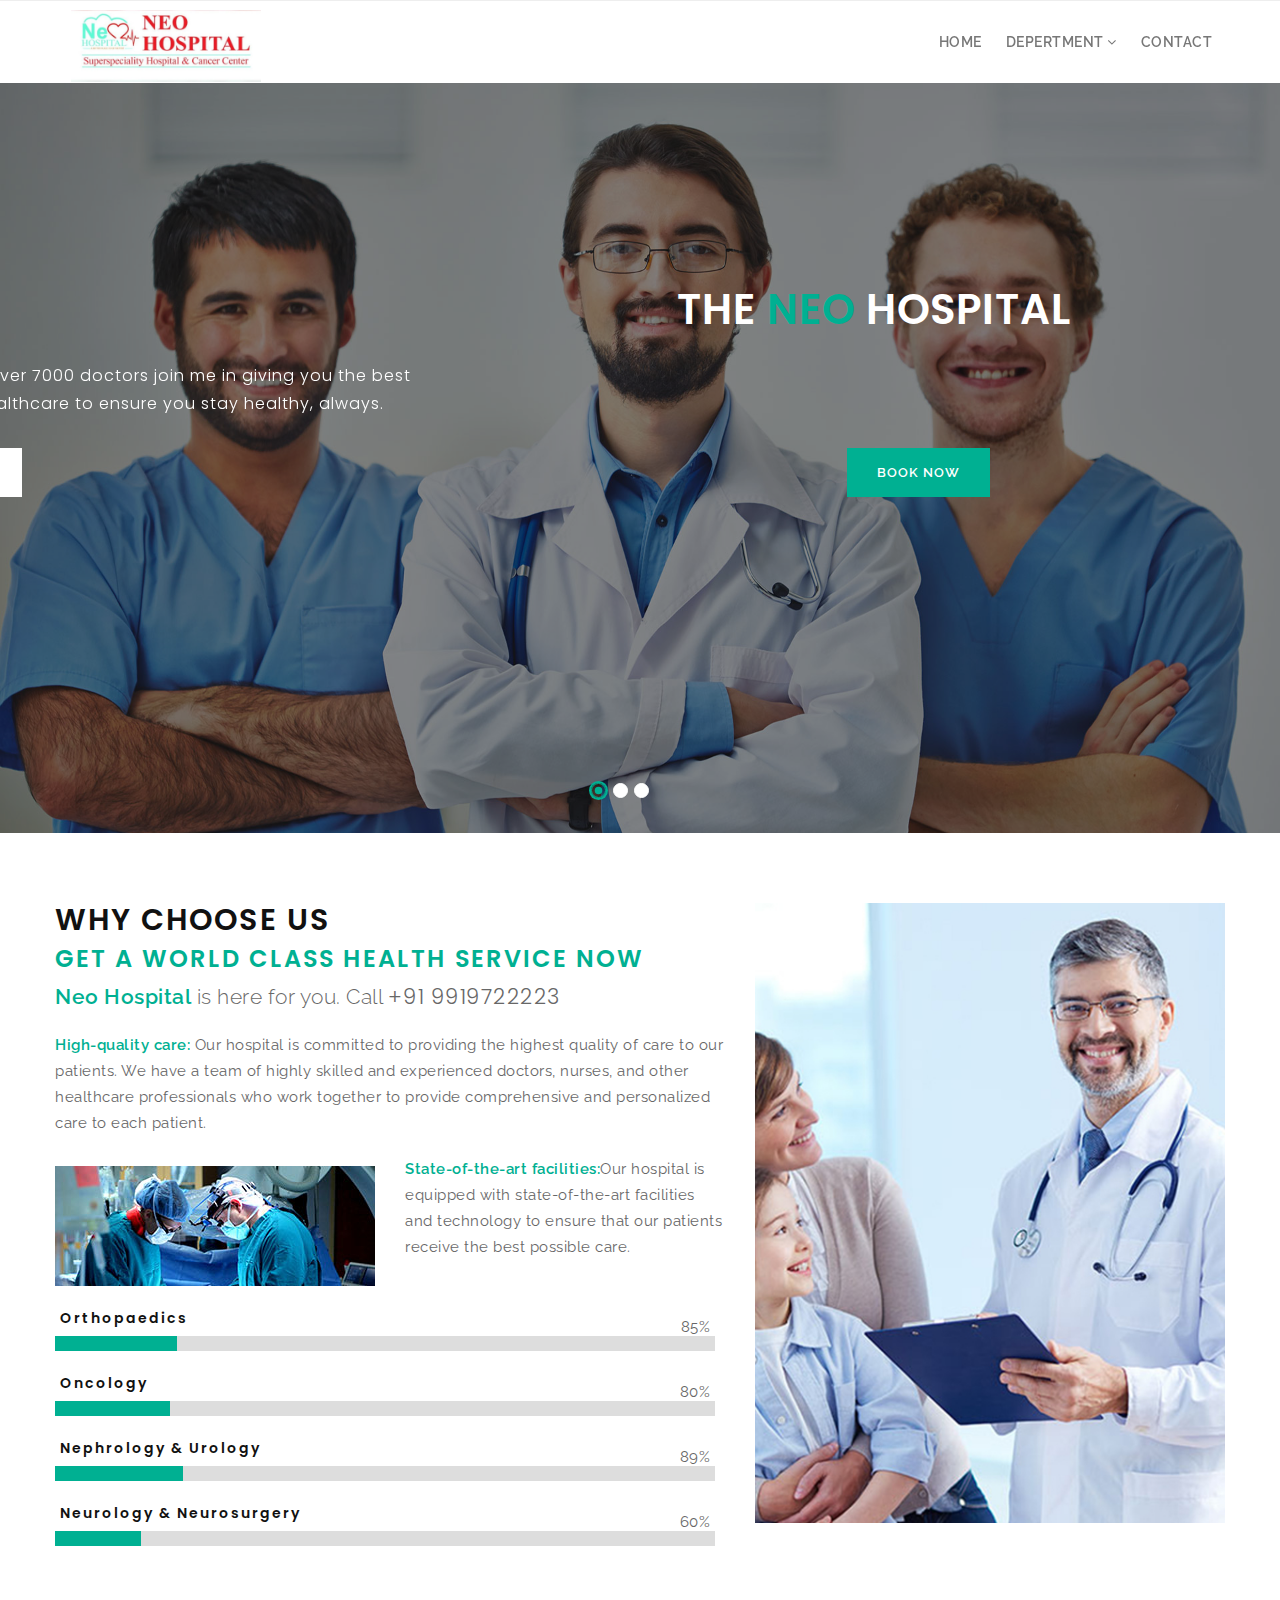
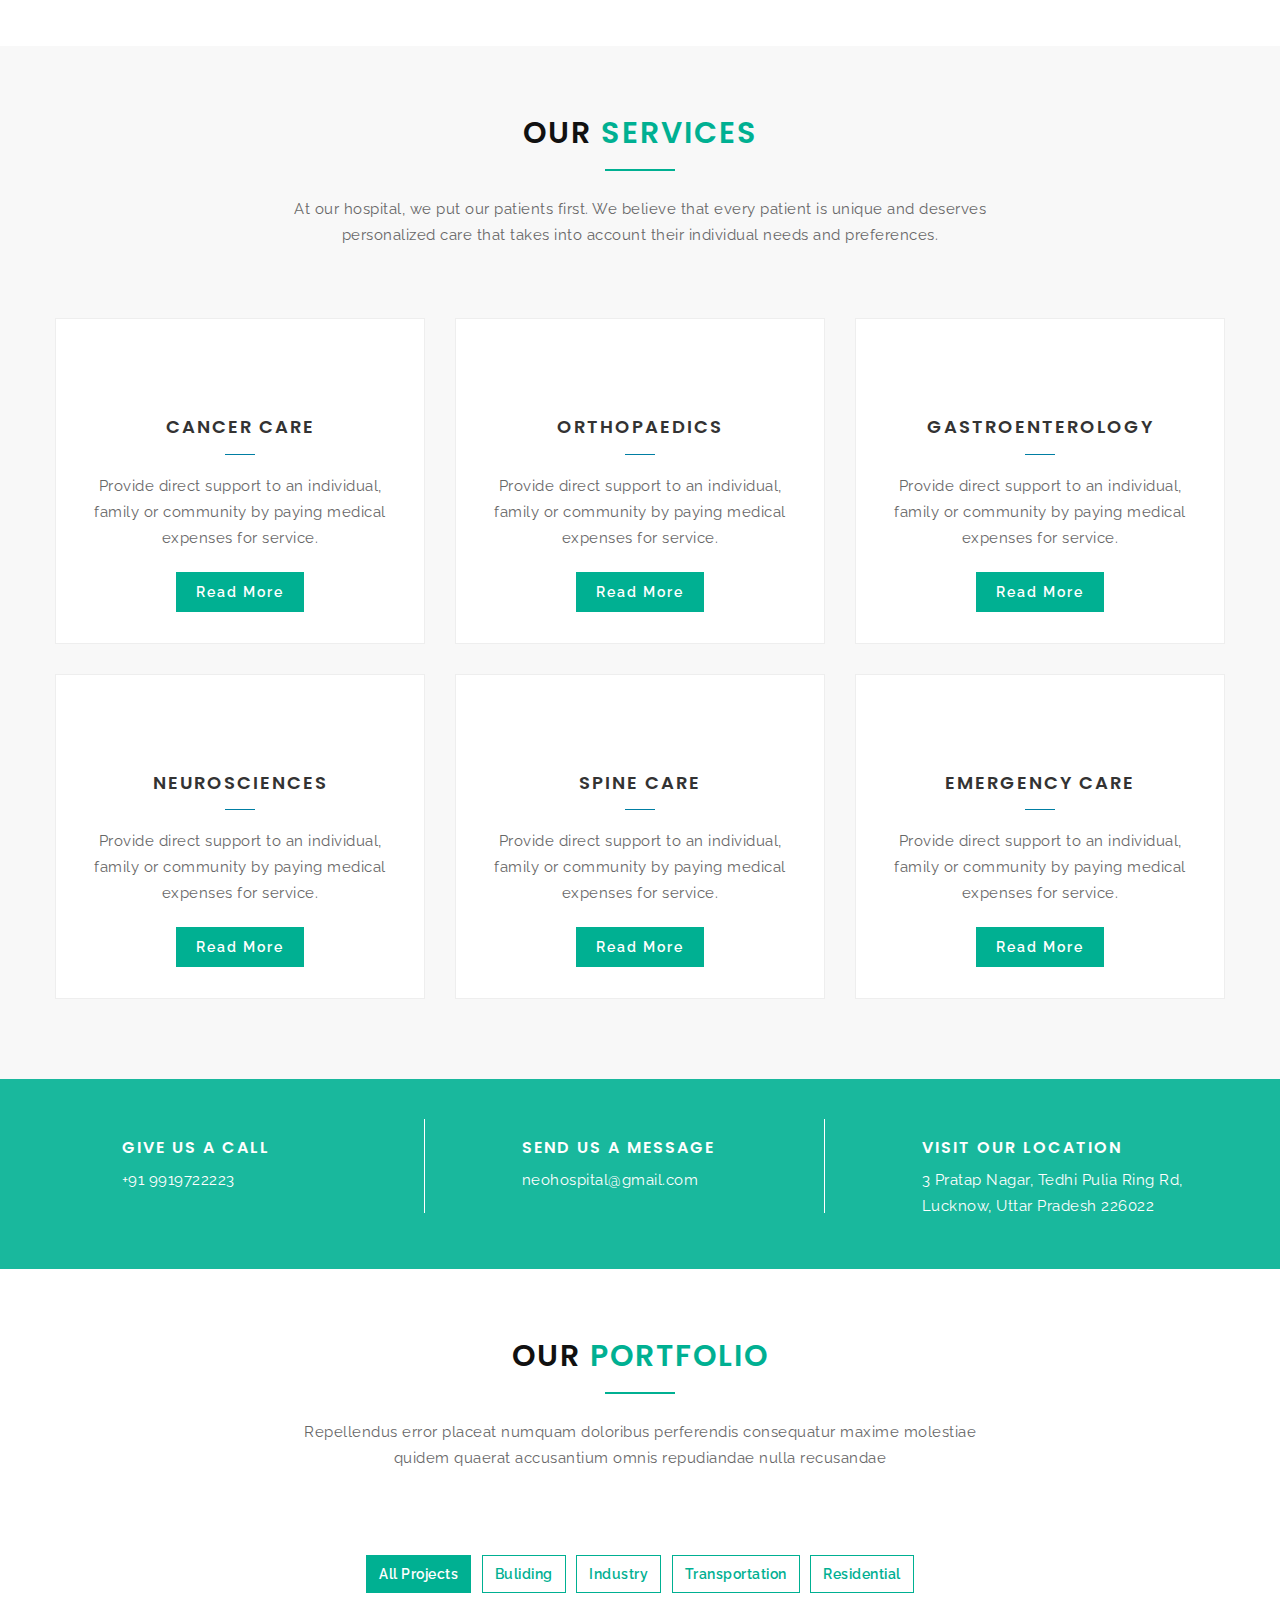
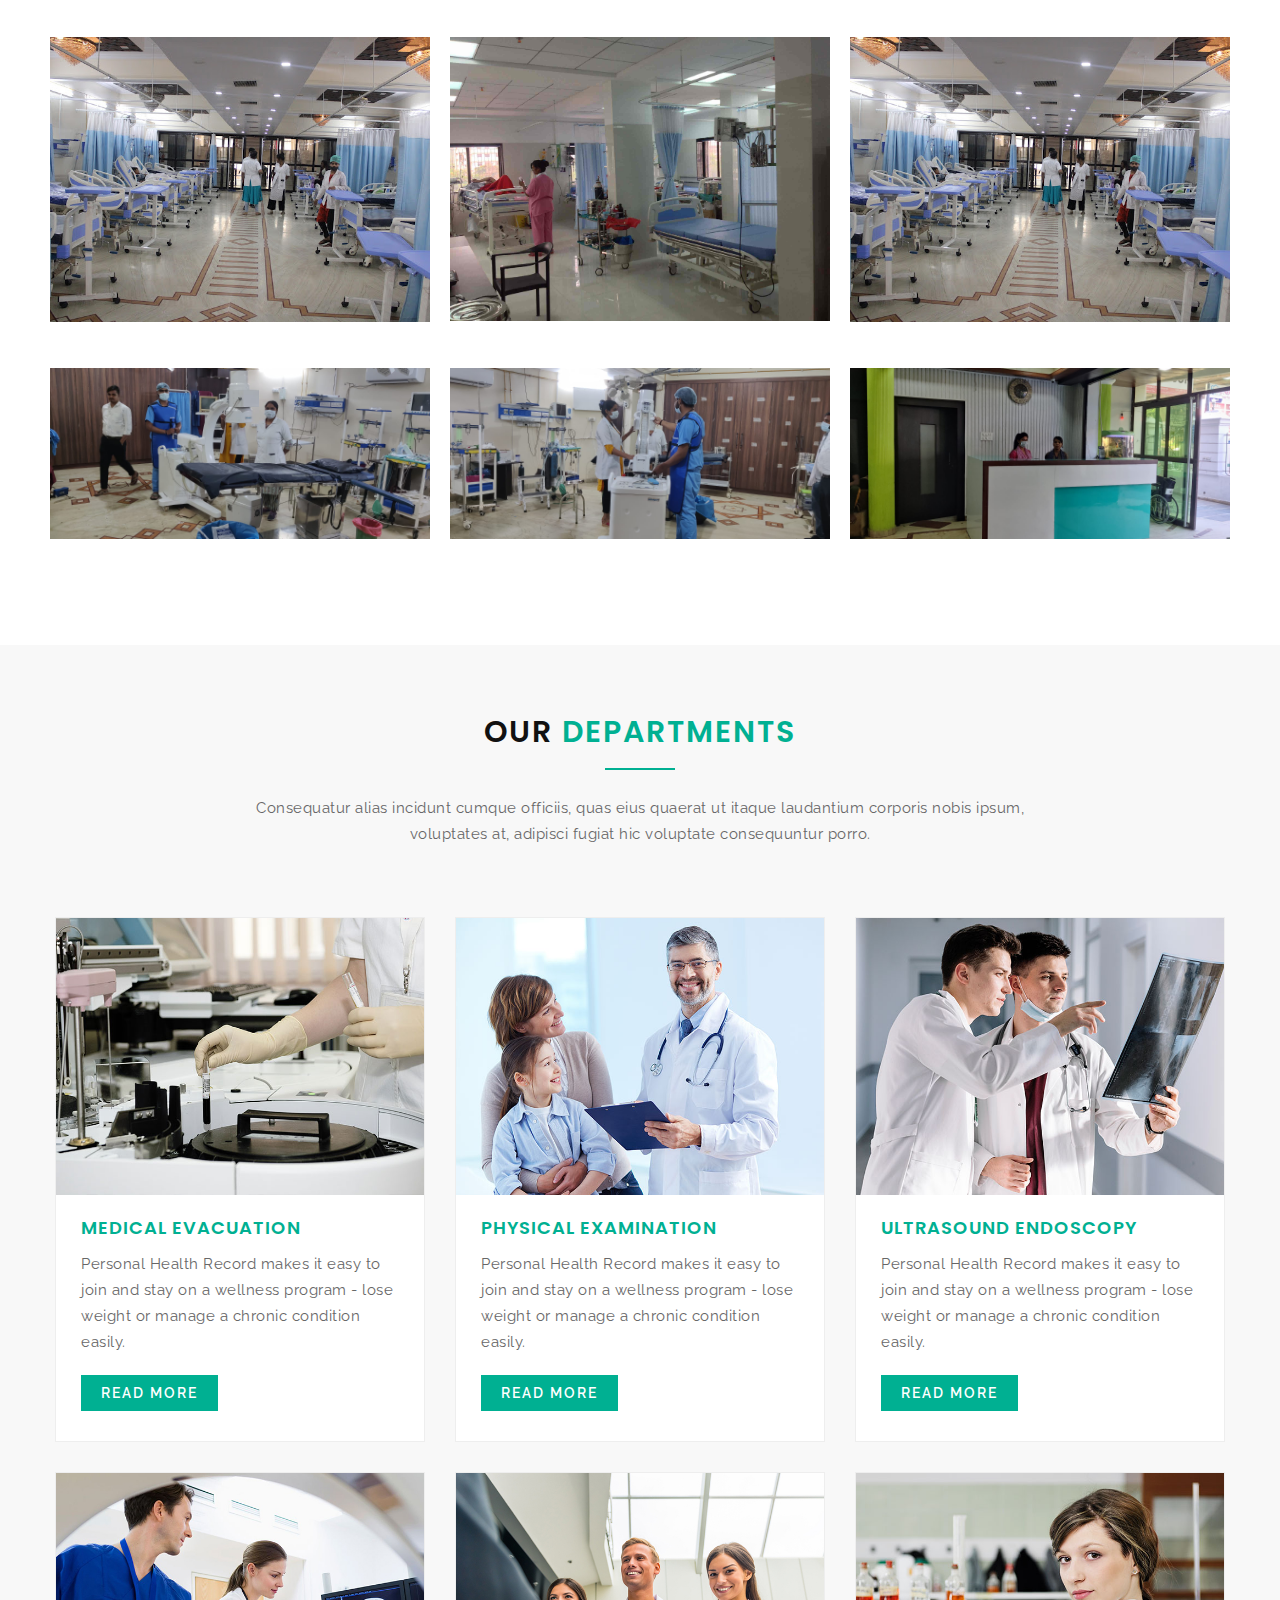
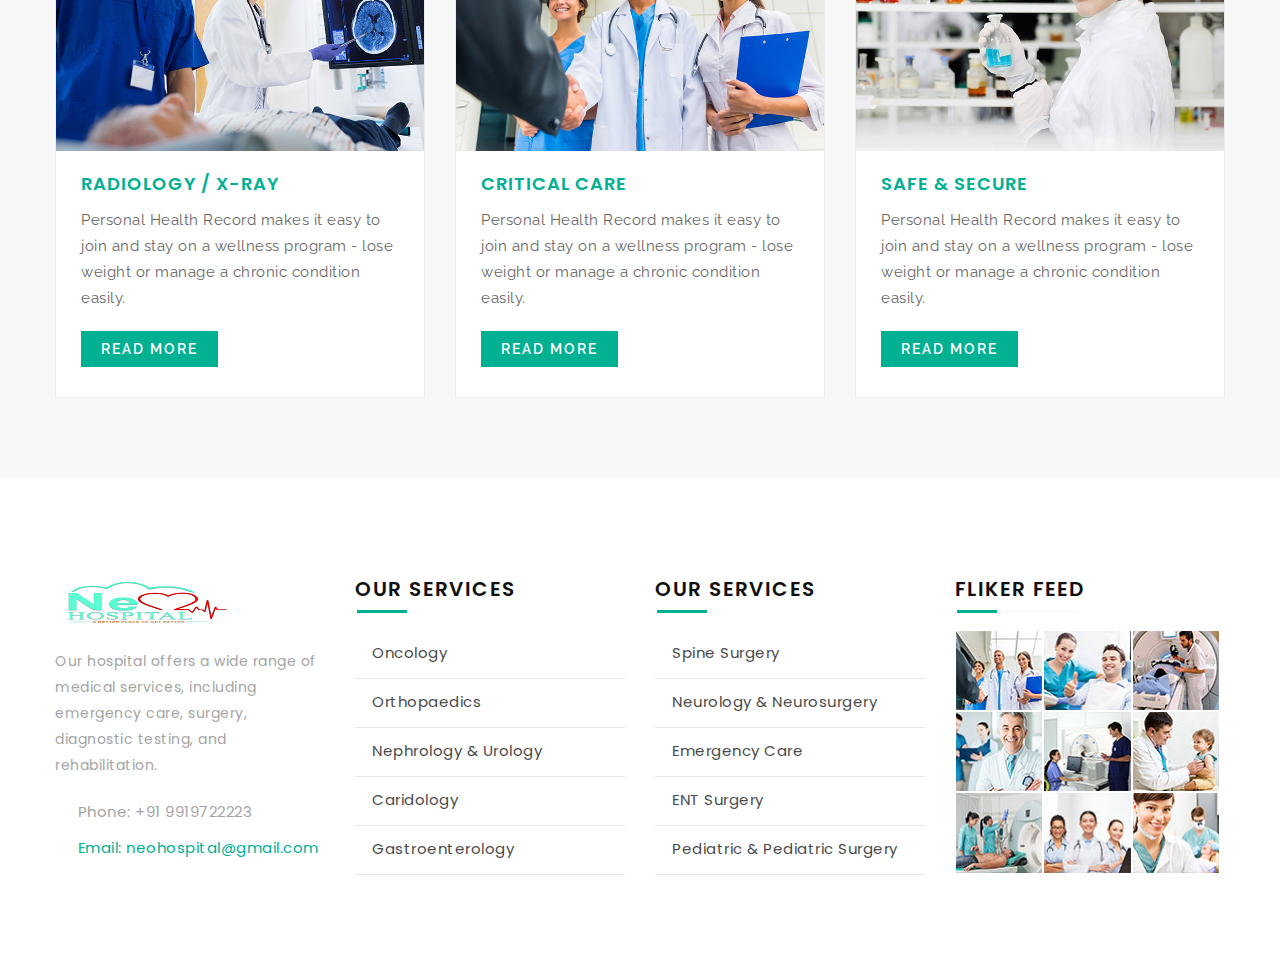
==== index.html @ d814742a "first deploy" ====
<!DOCTYPE html>
<html lang="en">

<head>

    <meta charset="utf-8">
    <meta http-equiv="X-UA-Compatible" content="IE=edge">
    <meta name="viewport" content="width=device-width, initial-scale=1">
    <meta name="description" content="">
    <meta name="author" content="">

    <title>Neo Hospital || Lucknow</title>

    <!-- Bootstrap Core CSS -->
    <link rel="stylesheet" href="css/bootstrap.min.css">
    <link rel="stylesheet" href="https://maxcdn.bootstrapcdn.com/font-awesome/4.4.0/css/font-awesome.min.css">

    <!-- Custom CSS -->
    <link rel="stylesheet" type="text/css" href="css/style.css">

    <!-- Responsive stylesheet  -->
    <link rel="stylesheet" type="text/css" href="css/responsive.css">

    <!-- Favicon -->
    <link href="img/favicon.png" rel="shortcut icon" type="image/png">

    <!-- HTML5 Shim and Respond.js IE8 support of HTML5 elements and media queries -->
    <!-- WARNING: Respond.js doesn't work if you view the page via file:// -->
    <!--[if lt IE 9]>
        <script src="https://oss.maxcdn.com/libs/html5shiv/3.7.0/html5shiv.js"></script>
        <script src="https://oss.maxcdn.com/libs/respond.js/1.4.2/respond.min.js"></script>
    <![endif]-->

</head>
 
<body>

    <div class="preloader"></div>

    <!-- Header navbar start -->
    <!-- <div class="header-topbar style-2">
        <div class="container padding-none">
            <div class="row">
                <div class="col-md-8 col-sm-6 welcome-top">
                    <ul class="list-inline top-icon">
                        <li><i class="fa fa-envelope"></i> contact@youdomain.com</li>
                        <li><i class="fa fa-clock-o"></i> Mon - Sat 8.00 - 18.00</li>
                    </ul>
                </div>
                <div class="col-md-4 col-sm-6">
                    <ul class="list-inline text-right icon-style-1">
                        <li class=" hvr-rectangle-out"><a href="#"><i class="fa fa-twitter" aria-hidden="true"></i></a></li>
                        <li class=" hvr-rectangle-out"><a href="#"><i class="fa fa-instagram" aria-hidden="true"></i></a></li>
                        <li class=" hvr-rectangle-out"><a href="#"><i class="fa fa-linkedin" aria-hidden="true"></i></a></li>
                        <li class=" hvr-rectangle-out"><a href="#"><i class="fa fa-dribbble" aria-hidden="true"></i></a></li>
                        <li class=" hvr-rectangle-out"><a href="#"><i class="fa fa-google-plus" aria-hidden="true"></i></a></li>
                    </ul>
                </div>
            </div>
        </div>
    </div> -->

    <div class="main-navbar conner-style style-2 position-fixed">
        <div class="container padding-none">
            <div class="row">
                <div class="col-md-12">
                    <nav class="navbar navbar-default">
                        <div class="navbar-header">
                            <button type="button" class="navbar-toggle collapsed" data-toggle="collapse" data-target="#bs-example-navbar-collapse-1" aria-expanded="false">
                                <span class="sr-only">Toggle navigation</span>
                                <span class="icon-bar"></span>
                                <span class="icon-bar"></span>
                                <span class="icon-bar"></span>
                            </button>
                            <a class="navbar-brand dis-none" href="index.html"><img src="img/neo/ne24.jpg"  style="height: 72px !important;
                                width: 119%;" alt="">
                                </a>
                            <a class="navbar-brand dis-block" href="index.html"><img src="img/neo/ne24.jpg"  style="height: 72px !important;
                                width: 119%;"  alt="">
                                </a>
                        </div>
                        <div class="collapse navbar-collapse" id="bs-example-navbar-collapse-1" data-hover="dropdown" data-animations-delay="1.8s" data-animations="fadeInUp">
                            
                            <ul class="nav navbar-nav bg-none navbar-right style-3">
                                <li class="dropdown active">
                                    <a href="index.html" class="dropdown-toggle"  role="button" aria-haspopup="true" aria-expanded="false"><span data-hover="Home">Home </span> </a>
                        
                                </li>
                                <li class="dropdown">
                                    <a href="#" class="dropdown-toggle" data-toggle="dropdown" role="button" aria-haspopup="true" aria-expanded="false"><span data-hover="Depertment">Depertment <i class="fa fa-angle-down" aria-hidden="true"></i></span></a>
                                    <ul class="dropdown-menu">
                                        <li><a >Oncology</a></li>
                                        <li><a >Orthopaedics</a></li>
                                        <li><a >Nephrology & Urology</a></li>
                                        <li><a >Gastroenterology</a></li>
                                        <li><a >Spine Surgery</a></li>
                                        <li><a >Neurology & Neurosurgery</a></li>
                                        <li><a >Emergency Care</a></li>
                                        <li><a >ENT Surgery</a></li>
                                        <li><a >Pediatric & Pediatric Surgery</a></li>
                                    </ul>
                                </li>
                               
                                <li class="dropdown">
                                    <a href="contact.html" class="dropdown-toggle"  role="button" aria-haspopup="true" aria-expanded="false"><span data-hover="Contact">Contact </span></a>
                                   
                                </li>
                            
                            </ul>
                        </div>
                    </nav>
                </div>
            </div>
        </div>
    </div>
    <!-- Header navbar end -->

    <!-- Start  bootstrap-touch-slider Slider -->
    <div id="bootstrap-touch-slider" class="carousel bs-slider fade  control-round indicators-line" data-ride="carousel" data-pause="hover" data-interval="5000" >

        <!-- Indicators -->
        <ol class="carousel-indicators">
            <li data-target="#bootstrap-touch-slider" data-slide-to="0" class="active"></li>
            <li data-target="#bootstrap-touch-slider" data-slide-to="1"></li>
            <li data-target="#bootstrap-touch-slider" data-slide-to="2"></li>
        </ol>

        <!-- Wrapper For Slides -->
        <div class="carousel-inner" role="listbox">
            <!-- Third Slide -->
            <div class="item active">
                <!-- Slide Background -->
                <img src="img/bg/3.jpg" alt="Slider Images"  class="slide-image"/>
                <div class="bs-slider-overlay"></div>

                <div class="slide-text slide_style_left">
                    <h1 data-animation="animated fadeInRight">The <span class="color-defult"> Neo </span>Hospital</h1>
                    <p data-animation="animated fadeInLeft">Our team of over 7000 doctors join me in giving you the best <br> of modern healthcare to ensure you stay healthy, always.</p>
                    <a href="#" target="_blank" class="btn btn-default" data-animation="animated fadeInLeft">Read more</a>
                    <a href="#" target="_blank"  class="btn btn-primary" data-animation="animated fadeInRight">Book Now</a>
                </div>
            </div>
            <!-- End of Slide -->

            <!-- Second Slide -->
            <div class="item">            
                <!-- Slide Background -->
                <img src="img/bg/2.jpg" alt="Slider Images" class="slide-image"/>
                <div class="bs-slider-overlay"></div>
                <!-- Slide Text Layer -->
                <div class="slide-text slide_style_center">
                    <h1 data-animation="animated bounceInDown"> Treat<span class="color-defult"> heart</span> disease.</h1>
                    <p data-animation="animated lightSpeedIn">consectetur adipisicing elit. Eligendi vel ipsam deleniti dignissimos <br> corporis consequatur possimus eaque voluptates.</p>
                    <a href="#" target="_blank" class="btn btn-default" data-animation="animated fadeInUp">Read More</a>
                    <a href="#" target="_blank"  class="btn btn-primary" data-animation="animated fadeInDown">Donate Now</a>
                </div>
            </div>
            <!-- End of Slide -->
            
            <!-- Third Slide -->
            <div class="item">            
                <!-- Slide Background -->
                <img src="img/bg/1.jpg" alt="Slider Images"  class="slide-image"/>
                <div class="bs-slider-overlay"></div>
                <!-- Slide Text Layer -->
                <div class="slide-text slide_style_right">
                    <h1 data-animation="animated fadeInLeft">Life Wellness<span class="color-defult"> Programs</span></h1>
                    <p data-animation="animated fadeInRight">Stay in touch and in shape with periodic tips from our <br>in-house  experts on wellness, fitness and nutrition.</p>
                    <a href="#" target="_blank" class="btn btn-default" data-animation="animated fadeInLeft">Read More</a>
                    <a href="#" target="_blank" class="btn btn-primary" data-animation="animated fadeInRight">Donate Now</a>
                </div>
            </div>
            <!-- End of Slide -->
        </div><!-- End of Wrapper For Slides -->

        <!-- Left Control -->
        <a class="left carousel-control" href="#bootstrap-touch-slider" role="button" data-slide="prev">
            <span class="fa fa-angle-left" aria-hidden="true"></span>
            <span class="sr-only">Previous</span>
        </a>

        <!-- Right Control -->
        <a class="right carousel-control" href="#bootstrap-touch-slider" role="button" data-slide="next">
            <span class="fa fa-angle-right" aria-hidden="true"></span>
            <span class="sr-only">Next</span>
        </a>

    </div> <!-- End  bootstrap-touch-slider Slider -->

    <!-- divider start -->
    <!--<section class="about-3col animatedParent animateOnce">
        <div class="container">
            <div class="section-content">
                <div class="row">
                    <div class="about-feature style-2">
                        <div class="col-xs-12 col-sm-6 col-md-6 col-lg-4">
                            <div class="appointment-item">
                                <i class="flaticon-ribbon"></i>
                                <h5><a href="#">Our Doctors</a></h5>
                                <div class="line-border-center bg-gray margin-bottom-20"></div>
                                <p>Choose by name, specialty, city and more.</p>
                                <button class="btn btn-theme btn-sm">Find a Doctor <i class="pe-7s-angle-right"></i></button>
                            </div>
                        </div>
                        <div class="col-xs-12 col-sm-6 col-md-6 col-lg-4">
                            <div class="appointment-item">
                                <i class="flaticon-cardiogram"></i>
                                <h5><a href="#">Department & Service</a></h5>
                                <div class="line-border-center bg-gray margin-bottom-20"></div>
                                <p>Find maps and more for all locations.</p>
                                <button class="btn btn-theme btn-sm">Get Directions <i class="pe-7s-angle-right"></i></button>
                            </div>
                        </div>
                        <div class="col-xs-12 col-sm-6 col-md-6 col-lg-4 center-block">
                            <div class="appointment-item">
                                <i class="flaticon-first-aid-kit"></i>
                                <h5><a href="#">Appointments</a></h5>
                                <div class="line-border-center bg-gray margin-bottom-20"></div>
                                <p>Click in, walk in or call us today.</p>
                                <button class="btn btn-theme btn-sm">Get Appointment <i class="pe-7s-angle-right"></i></button>
                            </div>
                        </div>
                    </div>
                </div>
            </div>
        </div>
    </section> -->
    <!-- divider end -->

    <!-- welcome start -->
    <section>
        <div class="container">
            <div class="section-content">
                <div class="row">
                    <div class="col-md-7">
                        <h2>Why choose us</h2>
                        <h3 class="color-defult">Get a world class Health service now</h3>
                        <p class="lead"><span class="color-defult fw-b">Neo Hospital</span> is here for you. Call <span class="ff-p">+91 9919722223</span></p>
                        <p><span class="color-defult fw-b">High-quality care:</span> Our hospital is committed to providing the highest quality of care to our patients. We have a team of highly skilled and experienced doctors, nurses, and other healthcare professionals who work together to provide comprehensive and personalized care to each patient.</p>
                        <div class="row margin-top-20">
                            <div class="col-md-6">
                                <img class="margin-top-10" src="img/services/s1.jpg" alt="">
                            </div>
                            <div class="col-md-6">
                                <p><span class="color-defult fw-b">State-of-the-art facilities:</span>Our hospital is equipped with state-of-the-art facilities and technology to ensure that our patients receive the best possible care.</p>
                            </div>
                        </div>
                        <div class="clearfix margin-top-20 margin-right-10"> 
                            <div class="skills" data-percent="85%">
                                <div class="title-bar">
                                  <h5>Orthopaedics</h5>
                                </div>
                                <span>85%</span>
                                <div class="skillbar-1"></div>  
                            </div>
                            <div class="skills" data-percent="80%">
                                <div class="title-bar">
                                  <h5>Oncology </h5>
                                </div>
                                <span>80%</span>
                                <div class="skillbar-2"></div>  
                            </div>
                            <div class="skills" data-percent="89%">
                                <div class="title-bar">
                                  <h5>nephrology & urology </h5>
                                </div>
                                <span>89%</span>
                                <div class="skillbar-3"></div>  
                            </div>
                            <div class="skills" data-percent="60%">
                                <div class="title-bar">
                                  <h5>Neurology & Neurosurgery</h5>
                                </div>
                                <span>60%</span>
                                <div class="skillbar-4"></div>  
                            </div>
                        </div>

                    </div>
                    <div class="col-md-5">
                        <div>
                           <img alt="" src="img/services/w1.jpg"> 
                        </div>
                    </div>
                </div>
            </div>
        </div>
    </section>
    <!-- welcome end -->

    <!-- service start -->
    <section class="service-area bg-f8 animatedParent animateOnce">
        <div class="container">
            <div class="section-title">
                <div class="row">
                    <div class="col-md-8 col-md-offset-2 text-center">
                        <h2>Our <span class="color-defult">Services</span></h2>
                        <div class="line-border-center bg-defult"></div>
                        <p>At our hospital, we put our patients first. We believe that every patient is unique and deserves personalized care that takes into account their individual needs and preferences. </p>
                    </div>
                </div>
            </div>
            <div class="section-content">
                <div class="row">
                    <div class="col-xs-12 col-sm-6 col-md-4">
                        <div class="service-item text-center style-3">
                            <span class="flaticon-ribbon"></span>
                            <h4><a href="#">Cancer Care </a></h4>
                            <div class="border-center"></div>
                            <p>  Provide direct support to an individual, family or community by paying medical expenses for service.</p>
                            <button type="submit" class="btn btn-theme margin-top-20" data-text="Send Message">Read More</button>
                        </div>
                    </div>
                    <div class="col-xs-12 col-sm-6 col-md-4">
                        <div class="service-item text-center style-3">
                            <span class="flaticon-broken-bone"></span>
                            <h4><a href="#">Orthopaedics</a></h4>
                            <div class="border-center"></div>
                            <p>  Provide direct support to an individual, family or community by paying medical expenses for service.</p>
                            <button type="submit" class="btn btn-theme margin-top-20" data-text="Send Message">Read More</button>
                        </div>
                    </div>
                    <div class="col-xs-12 col-sm-6 col-md-4">
                        <div class="service-item text-center style-3">
                            <span class="flaticon-stomach"></span>
                            <h4><a href="#">Gastroenterology</a></h4>
                            <div class="border-center"></div>
                            <p>  Provide direct support to an individual, family or community by paying medical expenses for service.</p>
                            <button type="submit" class="btn btn-theme margin-top-20" data-text="Send Message">Read More</button>
                        </div>
                    </div>
                    <div class="col-xs-12 col-sm-6 col-md-4">
                        <div class="service-item text-center style-3">
                            <span class="flaticon-brain-2"></span>
                            <h4><a href="#">Neurosciences</a></h4>
                            <div class="border-center"></div>
                            <p>  Provide direct support to an individual, family or community by paying medical expenses for service.</p>
                            <button type="submit" class="btn btn-theme margin-top-20" data-text="Send Message">Read More</button>
                        </div>
                    </div>
                    <div class="col-xs-12 col-sm-6 col-md-4">
                        <div class="service-item text-center style-3">
                            <span class="flaticon-spine-bone"></span>
                            <h4><a href="#">Spine Care</a></h4>
                            <div class="border-center"></div>
                            <p>  Provide direct support to an individual, family or community by paying medical expenses for service.</p>
                            <button type="submit" class="btn btn-theme margin-top-20" data-text="Send Message">Read More</button>
                        </div>
                    </div>
                    <div class="col-xs-12 col-sm-6 col-md-4">
                        <div class="service-item text-center style-3">
                            <span class="flaticon-virus"></span>
                            <h4><a href="#">Emergency Care</a></h4>
                            <div class="border-center"></div>
                            <p>  Provide direct support to an individual, family or community by paying medical expenses for service.</p>
                            <button type="submit" class="btn btn-theme margin-top-20" data-text="Send Message">Read More</button>
                        </div>
                    </div>
                </div>
            </div>
        </div>
    </section>
    <!-- service end -->

    <!-- appointment start -->
    <!-- <section class=" animatedParent animateOnce">
        <div class="container padding-bottom-none">
            <div class="section-content">
                <div class="row">
                    <div class="col-md-6">
                        <img class="animated fadeInLeftShort slow delay-500 booking-cantact-img" src="img/bg/c1.png" alt="">
                    </div>
                    <div class="col-md-6 bg-f8 padding-tb margin-bottom-80 animated fadeInRightShort slow delay-500">
                        <div class="booking-from">
                            <h2>Make An <span class="color-defult">Appointment</span></h2>
                            <div class="border-style-2 margin-bottom-30"></div>
                            <p class="margin-bottom-30">Consectetur adipisicing elit. Id dignissimos atque debitis esse possimus, <br>fuga tenetur rem et. Vitae, repudiandae.</p>
                            <form method="post" action="#">
                                <div class="row">
                                    <div class="col-md-6">
                                        <input type="text" name="name" id="fname" class="form-control" placeholder="First Name" required>
                                    </div>
                                    <div class="col-md-6">
                                        <input type="text" name="name" id="lname" class="form-control" placeholder="Last Name" required>
                                    </div>
                                    <div class="col-md-6">
                                        <input type="text" name="subject" class="form-control" placeholder="Input Subject" id="subject" required>
                                    </div>
                                    <div class="col-md-6">
                                        <input type="text" name="Reservation" class="form-control" placeholder="Input Date" id="Reservation" required>
                                    </div>
                                    <div class="col-md-6">
                                        <input type="email" name="email" class="form-control" placeholder="Your Email Here" id="email" required>
                                    </div>
                                    <div class="col-md-6">
                                        <input type="text" name="phone" class="form-control" placeholder="Your Phone" id="phone" required>
                                    </div>
                                    <div class="col-md-12">
                                        <div class="contact-textarea">
                                            <textarea class="form-control" rows="6" placeholder="Wright Message" id="message" name="message" required></textarea>
                                            <button class="btn btn-theme" type="submit" value="Submit Form">Send Message</button>
                                        </div>
                                    </div>
                                    <div id="form-messages"></div>
                                </div>
                            </form>
                        </div>
                    </div>
                </div>
            </div>
        </div>
    </section> -->
    <!-- appointment end -->

   <!-- divider start -->
    <section class="service-area over-layer-default" style="background-image:url(img/bg/5.jpg);">
        <div class="container padding-bottom-none padding-top-40">
            <div class="section-content">
                <div class="row">
                    <div class="col-sm-12 col-md-4">
                        <div class="service-item style-1 text-white border-right">
                            <div class="service-icon">
                                <i class="pe-7s-call"></i>
                            </div>
                            <div class="content">
                                <h5><a href="#">Give us a Call</a></h5>
                                <p>+91 9919722223</p>
                            </div>
                        </div>
                    </div>
                    <div class="col-sm-12 col-md-4">
                        <div class="service-item style-1 text-white border-right">
                            <div class="">
                                <i class="pe-7s-mail-open"></i>
                            </div>
                            <div class="content">
                                <h5><a href="#">Send us a Message</a></h5>
                                <p>neohospital@gmail.com</p>
                            </div>
                        </div>
                    </div>
                    <div class="col-sm-12 col-md-4">
                        <div class="service-item style-1 text-white">
                            <div class="">
                                <i class="pe-7s-map-marker"></i>
                            </div>
                            <div class="content">
                                <h5><a href="#">Visit our Location</a></h5>
                                <p>3 Pratap Nagar, Tedhi Pulia Ring Rd, Lucknow, Uttar Pradesh 226022 </p>
                            </div>
                        </div>
                    </div>
                </div>
            </div>
        </div>
    </section>
    <!-- divider end -->

     <!-- portfolio start -->
    <section class="gallery-area">
        <div class="container">
            <div class="section-title">
                <div class="row">
                    <div class="col-md-8 col-md-offset-2 text-center">
                        <h2>Our<span class="color-defult"> Portfolio</span></h2>
                        <div class="line-border-center bg-defult"></div>
                        <p>Repellendus error placeat numquam doloribus perferendis consequatur maxime molestiae <br>quidem quaerat accusantium omnis repudiandae nulla recusandae</p>
                    </div>
                </div>
            </div>
            <div class="section-content">
                <div class="row clearfix">
                    <div class="gallery-filter-item text-center">
                        <ul class="gallery-filter">
                            <li class="active"><a href="#" data-filter="*" class="current">All Projects</a></li>
                            <li class=""><a href="#" data-filter=".gp-two" class="current"> Buliding</a></li>
                            <li class=""><a href="#" data-filter=".gp-three" class="current">Industry</a></li>
                            <li class=""><a href="#" data-filter=".gp-four" class="current">Transportation</a></li>
                            <li class=""><a href="#" data-filter=".gp-five" class="current">Residential</a></li>
                        </ul>
                    </div>

                    <div class="gallery col-3 gutter">
                        <div class="gallery-item gp-two">
                            <div class="thumb">
                                <img src="img/neo/neo4.jpg" alt="">
                                <div>
                                    <div class="gallery-info">
                                        <div class="gallery-btn">
                                            <a href="img/neo/neo4.jpg" data-fancybox-group="gallery" class="lightbox-image" title="lightbox view"> <i class="pe-7s-graph2"></i>  </a>
                                        </div>
                                        <!-- <h4><a href="img/neo/neo4.jpg" data-fancybox-group="gallery" class="lightbox-image" title="lightbox view">Your title here</a></h4>
                                        <p><a href="#">Sub Title here</a></p> -->
                                    </div>
                                </div>
                            </div>
                        </div>
                        <div class="gallery-item gp-three">
                            <div class="thumb">
                                <img src="img/neo/neo5.jpg" alt="">
                                <div>
                                    <div class="gallery-info">
                                        <div class="gallery-btn">
                                            <a href="img/neo/neo5.jpg" data-fancybox-group="gallery" class="lightbox-image" title="lightbox view"> <i class="pe-7s-graph2"></i>  </a>
                                        </div>
                                        <!-- <h4><a href="img/portfolio/2.jpg" data-fancybox-group="gallery" class="lightbox-image" title="lightbox view">Your title here</a></h4>
                                        <p><a href="#">Sub Title here</a></p> -->
                                    </div>
                                </div>
                            </div>
                        </div>
                        <div class="gallery-item gp-four">
                            <div class="thumb">
                                <img src="img/neo/neo7.jpg" alt="">
                                <div class="">
                                    <div class="gallery-info">
                                        <div class="gallery-btn">
                                            <a href="img/neo/neo7.jpg" data-fancybox-group="gallery" class="lightbox-image" title="lightbox view"> <i class="pe-7s-graph2"></i>  </a>
                                        </div>
                                        <!-- <h4><a href="img/portfolio/3.jpg" data-fancybox-group="gallery" class="lightbox-image" title="lightbox view">Your title here</a></h4>
                                        <p><a href="#">Sub Title here</a></p> -->
                                    </div>
                                </div>
                            </div>
                        </div>
                        <div class="gallery-item gp-five">
                            <div class="thumb">
                                <img src="img/neo/neo9.jpg" alt="">
                                <div class="">
                                    <div class="gallery-info">
                                        <div class="gallery-btn">
                                            <a href="img/neo/neo9.jpg" data-fancybox-group="gallery" class="lightbox-image" title="lightbox view"> <i class="pe-7s-graph2"></i>  </a>
                                        </div>
                                        <!-- <h4><a href="img/portfolio/4.jpg" data-fancybox-group="gallery" class="lightbox-image" title="lightbox view">Your title here</a></h4>
                                        <p><a href="#">Sub Title here</a></p> -->
                                    </div>
                                </div>
                            </div>
                        </div>
                        <div class="gallery-item gp-two">
                            <div class="thumb">
                                <img src="img/neo/neo10.jpg" alt="">
                                <div class="">
                                    <div class="gallery-info">
                                        <div class="gallery-btn">
                                            <a href="img/neo/neo10.jpg" data-fancybox-group="gallery" class="lightbox-image" title="lightbox view"> <i class="pe-7s-graph2"></i>  </a>
                                        </div>
                                        <!-- <h4><a href="img/portfolio/5.jpg" data-fancybox-group="gallery" class="lightbox-image" title="lightbox view">Your title here</a></h4>
                                        <p><a href="#">Sub Title here</a></p> -->
                                    </div>
                                </div>
                            </div>
                        </div>
                        <div class="gallery-item gp-three">
                            <div class="thumb">
                                <img src="img/neo/neo13.jpg" alt="">
                                <div class="">
                                    <div class="gallery-info">
                                        <div class="gallery-btn">
                                            <a href="img/neo/neo13.jpg" data-fancybox-group="gallery" class="lightbox-image" title="lightbox view"> <i class="pe-7s-graph2"></i>  </a>
                                        </div>
                                        <!-- <h4><a href="img/portfolio/6.jpg" data-fancybox-group="gallery" class="lightbox-image" title="lightbox view">Your title here</a></h4>
                                        <p><a href="#">Sub Title here</a></p> -->
                                    </div>
                                </div>
                            </div>
                        </div>
                    </div>
                </div>
            </div>
        </div>
    </section>
    <!-- portfolio end -->

   <!-- divider start -->
    <!-- <section class="divider divider-video over-layer-white" style="background-image:url(img/bg/6.jpg);">
        <div class="container">
            <div class="row">
                <div class="col-md-12 text-center">
                    <a href="https://youtu.be/vX-lG9nb1fU" data-fancybox-group="gallery" class="lightbox-image" title="lightbox view"><i class="icon icon-Play"></i></a>    
                </div> 
            </div> 
        </div> 
    </section> -->
    <!-- divider end -->

    <!-- department start -->    
    <section class="bg-f8">
        <div class="container">
            <div class="section-title">
                <div class="row">
                    <div class="col-md-8 col-md-offset-2">
                        <div class="text-center">
                            <h2>OUR <span class="color-defult"> DEPARTMENTS</span></h2>
                            <div class="line-border-center bg-defult"></div>
                            <p>Consequatur alias incidunt cumque officiis, quas eius quaerat ut itaque laudantium corporis nobis ipsum, voluptates at, adipisci fugiat hic voluptate consequuntur porro.</p>
                        </div>
                    </div>
                </div> 
            </div>
            
            <div class="section-content">
                <div class="row">
                    <div class="col-md-4 col-sm-6">
                        <div class="practice-item-1">
                            <div class="practice-img">
                                <a href="#">
                                    <img src="img/services/4.jpg" alt="">
                                    <span class="flaticon-heart-1"></span>
                                </a>
                            </div>
                            <div class="practice-content">
                                <h4><a href="#">Medical evacuation</a></h4>
                                <p>Personal Health Record makes it easy to join and stay on a wellness program - lose weight or manage a chronic condition easily.</p>
                                <a href="#" class="btn-theme hvr-bounce-to-top"> Read more</a>
                            </div>
                        </div>
                    </div>
                    <div class="col-md-4 col-sm-6">
                        <div class="practice-item-1">
                            <div class="practice-img">
                                <a href="#">
                                    <img src="img/services/5.jpg" alt="">
                                    <span class="flaticon-heart-1"></span>
                                </a>
                            </div>
                            <div class="practice-content">
                                <h4><a href="#"> Physical examination</a></h4>
                                <p>Personal Health Record makes it easy to join and stay on a wellness program - lose weight or manage a chronic condition easily.</p>
                                <a href="#" class="btn-theme hvr-bounce-to-top"> Read more</a>
                            </div>
                        </div>
                    </div>
                    <div class="col-md-4 col-sm-6">
                        <div class="practice-item-1">
                            <div class="practice-img">
                                <a href="#">
                                    <img src="img/services/6.jpg" alt="">
                                    <span class="flaticon-heart-1"></span>
                                </a>
                            </div>
                            <div class="practice-content">
                                <h4><a href="#"> Ultrasound Endoscopy</a></h4>
                                <p>Personal Health Record makes it easy to join and stay on a wellness program - lose weight or manage a chronic condition easily.</p>
                                <a href="#" class="btn-theme hvr-bounce-to-top"> Read more</a>
                            </div>
                        </div>
                    </div>
                    <div class="col-md-4 col-sm-6">
                        <div class="practice-item-1">
                            <div class="practice-img">
                                <a href="#">
                                    <img src="img/services/1.jpg" alt="">
                                    <span class="flaticon-heart-1"></span>
                                </a>
                            </div>
                            <div class="practice-content">
                                <h4><a href="#"> Radiology / X-Ray</a></h4>
                                <p>Personal Health Record makes it easy to join and stay on a wellness program - lose weight or manage a chronic condition easily.</p>
                                <a href="#" class="btn-theme hvr-bounce-to-top"> Read more</a>
                            </div>
                        </div>
                    </div>
                    <div class="col-md-4 col-sm-6">
                        <div class="practice-item-1">
                            <div class="practice-img">
                                <a href="#">
                                    <img src="img/services/8.jpg" alt="">
                                    <span class="flaticon-heart-1"></span>
                                </a>
                            </div>
                            <div class="practice-content">
                                <h4><a href="#"> CRITICAL CARE</a></h4>
                                <p>Personal Health Record makes it easy to join and stay on a wellness program - lose weight or manage a chronic condition easily.</p>
                                <a href="#" class="btn-theme hvr-bounce-to-top"> Read more</a>
                            </div>
                        </div>
                    </div>
                    <div class="col-md-4 col-sm-6">
                        <div class="practice-item-1">
                            <div class="practice-img">
                                <a href="#">
                                    <img src="img/services/3.jpg" alt="">
                                    <span class="flaticon-heart-1"></span>
                                </a>
                            </div>
                            <div class="practice-content">
                                <h4><a href="#"> Safe & Secure</a></h4>
                                <p>Personal Health Record makes it easy to join and stay on a wellness program - lose weight or manage a chronic condition easily.</p>
                                <a href="#" class="btn-theme hvr-bounce-to-top"> Read more</a>
                            </div>
                        </div>
                    </div>
                </div>
            </div>
        </div>
    </section>
    <!-- department end -->

    

    <!-- Counter start -->
    <!-- <section class="funfact-field over-layer-default" style="background-image: url('img/bg/6.jpg')">
        <div class="container-fluid">
            <div class="row">
                <div class="col-md-3 col-sm-6 col-xs-6">
                    <div class="counter-col text-center">
                        <i class="flaticon-heart"></i>
                        <div class="count">
                            <div class="start-count">25</div>
                            <h4>Heart Transplants</h4>
                        </div>
                    </div>
                </div>
                <div class="col-md-3 col-sm-6 col-xs-6">
                    <div class="counter-col text-center">
                        <i class="flaticon-human-lungs"></i>
                        <div class="count">
                            <div class="start-count">979</div>
                            <h4>BARIATRIC SURGERY</h4>
                        </div>
                    </div>
                </div>
                <div class="col-md-3 col-sm-6 col-xs-6">
                    <div class="counter-col text-center">
                        <i class="flaticon-kidney"></i>
                        <div class="count">
                            <div class="start-count">5264</div>
                            <h4>CRITICAL CARE</h4>
                        </div>
                    </div>
                </div>
                <div class="col-md-3 col-sm-6 col-xs-6">
                    <div class="counter-col text-center">
                        <i class="flaticon-first-aid-kit"></i>
                        <div class="count">
                            <div class="start-count border-none">119</div>
                            <h4>EXTPART Doctor</h4>
                        </div>
                    </div>
                </div>
            </div>
        </div>
    </section> -->
    <!-- Counter end -->

    <!-- Testimonial start -->
    <!-- <section class="testimonial">
        <div class="container">
            <div class="section-title">
                <div class="row">
                    <div class="col-md-8 col-md-offset-2 text-center">
                        <h2>Our <span class="color-defult"> Clients</span> Say</h2>
                        <div class="line-border-center bg-defult"></div>
                        <p>Repellendus error placeat numquam doloribus perferendis consequatur maxime molestiae soluta Corporis quidem quaerat accusantium omnis repudiandae nulla recusandae</p>
                    </div>
                </div>
            </div>
            <div class="section-content">
                <div class="row">
                    <div class="col-md-8 col-md-offset-2">
                        <div class="testimonial-carousel-one">
                            <div class="item">
                                <div class="testimonial-item text-center">
                                    <div class="testimonial-author">
                                        <div class="author-img">
                                            <img class="img-responsive" src="img/testimonial/1.png" alt="" />
                                        </div>
                                        <h4>John Daniel</h4>
                                        <h6>business man</h6>
                                        <ul>
                                            <li><i class="fa fa-star" aria-hidden="true"></i></li>
                                            <li><i class="fa fa-star" aria-hidden="true"></i></li>
                                            <li><i class="fa fa-star" aria-hidden="true"></i></li>
                                            <li><i class="fa fa-star" aria-hidden="true"></i></li>
                                            <li><i class="fa fa-star" aria-hidden="true"></i></li>
                                        </ul>
                                    </div>
                                    <p>consectetur adipisicing elit. Nemo ex doloremque maiores quas, cumque commodi eaque molestiae in ratione nam obcaecati nihil provident illum eius sed ullam amet, expedita molestias iusto.</p> 
                                </div>
                            </div>
                            <div class="item">
                                <div class="testimonial-item text-center">
                                    <div class="testimonial-author">
                                        <div class="author-img">
                                            <img class="img-responsive" src="img/testimonial/2.png" alt="" />
                                        </div>
                                        <h4>John Daniel</h4>
                                        <h6>business man</h6>
                                        <ul>
                                            <li><i class="fa fa-star" aria-hidden="true"></i></li>
                                            <li><i class="fa fa-star" aria-hidden="true"></i></li>
                                            <li><i class="fa fa-star" aria-hidden="true"></i></li>
                                            <li><i class="fa fa-star" aria-hidden="true"></i></li>
                                            <li><i class="fa fa-star" aria-hidden="true"></i></li>
                                        </ul>
                                    </div>
                                    <p>consectetur adipisicing elit. Nemo ex doloremque maiores quas, cumque commodi eaque molestiae in ratione nam obcaecati nihil provident illum eius sed ullam amet, expedita molestias iusto.</p> 
                                </div>
                            </div>
                            <div class="item">
                                <div class="testimonial-item text-center">
                                    <div class="testimonial-author">
                                        <div class="author-img">
                                            <img class="img-responsive" src="img/testimonial/3.png" alt="" />
                                        </div>
                                        <h4>John Daniel</h4>
                                        <h6>business man</h6>
                                        <ul>
                                            <li><i class="fa fa-star" aria-hidden="true"></i></li>
                                            <li><i class="fa fa-star" aria-hidden="true"></i></li>
                                            <li><i class="fa fa-star" aria-hidden="true"></i></li>
                                            <li><i class="fa fa-star" aria-hidden="true"></i></li>
                                            <li><i class="fa fa-star" aria-hidden="true"></i></li>
                                        </ul>
                                    </div>
                                    <p>consectetur adipisicing elit. Nemo ex doloremque maiores quas, cumque commodi eaque molestiae in ratione nam obcaecati nihil provident illum eius sed ullam amet, expedita molestias iusto.</p> 
                                </div>
                            </div>
                        </div>
                    </div>
                </div>
            </div>
        </div>
    </section> -->
    <!-- Testimonial end -->
    

    <!-- Footer Style start -->
    <footer class="bg-faded">
        <div class="container">
            <div class="section-content">
                <div class="row margin-top-30">
                    <div class="col-md-3">
                      <div class="footer-item footer-widget-one">
                          <img alt="" src="img/neo.png" class="footer-logo">
                          <p>Our hospital offers a wide range of medical services, including emergency care, surgery, diagnostic testing, and rehabilitation. </p>

                          <ul class="address">
                            <li><i class="pe-7s-call"></i>Phone:  +91 9919722223</li>
                            <li><i class="pe-7s-mail"></i><a href="mailto:">Email: neohospital@gmail.com</a></li>
                          </ul>
                          
                          <!-- <hr>
                          <ul class="social-icon bg-theme">
                            <li><a href="#"><i class="fa fa-twitter" aria-hidden="true"></i></a></li>
                            <li><a href="#"><i class="fa fa-facebook" aria-hidden="true"></i></a></li>
                            <li><a href="#"><i class="fa fa-instagram" aria-hidden="true"></i></a></li>
                            <li><a href="#"><i class="fa fa-linkedin" aria-hidden="true"></i></a></li>
                            <li><a href="#"><i class="fa fa-dribbble" aria-hidden="true"></i></a></li>
                          </ul> -->
                        </div>
                    </div>
                    <div class="col-md-3">
                      <div class="footer-item">
                        <div class="footer-title">
                          <h4>Our Services </h4>
                          <div class="border-style-2"></div>
                        </div>
                        <ul class="footer-list border-deshed color-icon">
                          <li><i class="pe-7s-angle-right"></i><a href="#">Oncology</a></li>
                          <li><i class="pe-7s-angle-right"></i><a href="#">Orthopaedics</a></li>
                          <li><i class="pe-7s-angle-right"></i><a href="#">Nephrology & Urology</a></li>
                          <li><i class="pe-7s-angle-right"></i><a href="#">Caridology</a></li>
                          <li><i class="pe-7s-angle-right"></i><a href="#">Gastroenterology</a></li>
                        </ul>
                      </div>
                    </div>
                    <div class="col-md-3">
                      <div class="footer-item">
                        <div class="footer-title">
                          <h4>Our Services </h4>
                          <div class="border-style-2"></div>
                        </div>
                        <ul class="footer-list border-deshed color-icon">
                          <li><i class="pe-7s-angle-right"></i><a href="#">Spine Surgery</a></li>
                          <li><i class="pe-7s-angle-right"></i><a href="#">Neurology & Neurosurgery</a></li>
                          <li><i class="pe-7s-angle-right"></i><a href="#">Emergency Care</a></li>
                          <li><i class="pe-7s-angle-right"></i><a href="#">ENT Surgery</a></li>
                          <li><i class="pe-7s-angle-right"></i><a href="#">Pediatric & Pediatric Surgery</a></li>
                        </ul>
                      </div>
                    </div>
                    <div class="col-md-3">
                      <div class="footer-item">
                        <div class="footer-item clearfix">
                          <div class="footer-title">
                            <h4>Fliker Feed</h4>
                            <div class="border-style-1"></div>
                          </div>
                          <div class="flicker-feed gutter">
                            <a href="img/flicker/1.jpg" class="lightbox-image" title="Image Caption Here"><img src="img/flicker/1.jpg" alt=""></a>
                            <a href="img/flicker/2.jpg" class="lightbox-image" title="Image Caption Here"><img src="img/flicker/2.jpg" alt=""></a>
                            <a href="img/flicker/3.jpg" class="lightbox-image" title="Image Caption Here"><img src="img/flicker/3.jpg" alt=""></a>
                            <a href="img/flicker/4.jpg" class="lightbox-image" title="Image Caption Here"><img src="img/flicker/4.jpg" alt=""></a>
                            <a href="img/flicker/5.jpg" class="lightbox-image" title="Image Caption Here"><img src="img/flicker/5.jpg" alt=""></a>
                            <a href="img/flicker/6.jpg" class="lightbox-image" title="Image Caption Here"><img src="img/flicker/6.jpg" alt=""></a>
                            <a href="img/flicker/7.jpg" class="lightbox-image" title="Image Caption Here"><img src="img/flicker/7.jpg" alt=""></a>
                            <a href="img/flicker/8.jpg" class="lightbox-image" title="Image Caption Here"><img src="img/flicker/8.jpg" alt=""></a>
                            <a href="img/flicker/9.jpg" class="lightbox-image" title="Image Caption Here"><img src="img/flicker/9.jpg" alt=""></a>
                          </div>
                        </div>
                      </div>
                    </div>
                </div>
            </div>
        </div>
    </footer>

    <!-- <section class="footer-copy-right bg-f9">
      <div class="container">
        <div class="row">
          <div class="col-12 text-center">
            <p><a target="_blank" href="https://www.templateshub.net">Templates Hub</a></p>
          </div>
        </div>
      </div>
    </section> -->
    <!-- Footer Style End -->

  
    <a href="#" class="scrollup"><i class="pe-7s-up-arrow" aria-hidden="true"></i></a>
    <!-- jQuery -->
    <script type="text/javascript" src="js/jquery.min.js"></script>

    <!-- Bootstrap Core JavaScript -->
    <script type="text/javascript" src="js/bootstrap.min.js"></script>

    <!-- all plugins and JavaScript -->
    <script type="text/javascript" src="js/bootstrap-datepicker.min.js"></script>
    <script type="text/javascript" src="js/css3-animate-it.js"></script>
    <script type="text/javascript" src="js/bootstrap-dropdownhover.min.js"></script>
    <script type="text/javascript" src="js/owl.carousel.min.js"></script>
    <script type="text/javascript" src="js/gallery.js"></script>
    <script type="text/javascript" src="js/player.min.js"></script>
    <script type="text/javascript" src="js/retina.js"></script>
    <script type="text/javascript" src="js/comming-soon.js"></script>

    <!-- Main Custom JS -->
    <script type="text/javascript" src="js/script.js"></script>


</body>



</html>
---- css/style.css ----
@charset "utf-8";

/* CSS Document 

Project Name:  Medicative Hospital || Health and Medical HTML5 Template
Version:  1.0   
Author Name: bdcoder / Set PVT.
Support Email : shakil.shakil.ahsan@gmail.com
Design By: Md Shakil Ahsan
Creation Date: 24 May 2018

*****=====***** TABLE OF CONTENT *****=====*****

01. IMPORTED STYLE CSS
02. GENERAL CSS
03. Background Over Layer CSS
04. Section Title Css
05. Scrollup CSS
06. Header top Style Css
07. Navbar Style Css
08. Main Slider Style Css
09. About Style Css
10. Testimonal Style Css
11. Practice Style Css
12. Counter / Funfact Style Css
13. Progressber  Style Css
14. Service Style Css
15. Team Style Css
16. Choose Us Style Css
17. Blog Style Css
18. Contact Style Css
19. Footer Style Css
20. Error Style css
21. Gallery Style css
22. Inner style Css
23. Image Background style Css

*/

/*****=====*****=====*****=====*****=====
    01. IMPORTED STYLE CSS
=====*****=====*****=====*****=====*****/

/* GOOGLE FONTs */
@import url('https://fonts.googleapis.com/css?family=Poppins|Raleway');

/* OTHER IMPORTED CSS */
@import url('animations.css');
@import url('owl.css');
@import url('font-awesome.min.css');
@import url('animate.min.css');
@import url('flaticon.css');
@import url('pe-icon-7-stroke.css');
@import url('stroke-gap.css');
@import url('magnific-popup.css');
@import url('fancyBox.css');
@import url('bootstrap-dropdownhover.css');
/*@import url('player.css');*/
@import url('bootstrap-datepicker.min.css');

/*****=====*****=====*****=====*****=====
    02. General CSS 
=====*****=====*****=====*****=====*****/

body {
    background: #ffffff;
    font-family: 'Raleway', sans-serif;
    font-size: 15px;
    font-weight: 400;
    letter-spacing: .5px;
    line-height: 26px;
    color: #676767;
}

/* Common CSS */
h1,
h2,
h3,
h4,
h5,
h6 {
    font-family: 'Poppins', sans-serif;
    color: #111111;
    font-weight: 600;
    margin-top: 0;
    margin-bottom: 10px;
    padding: 0;
    text-transform: uppercase;
    letter-spacing: 2px;
}

p {
    margin: 0;
    padding: 0;
}
a {
    text-decoration: none;
    color: #00B092;
    -webkit-transition: all 0.3s ease-in-out;
    -moz-transition: all 0.3s ease-in-out;
    -o-transition: all 0.3s ease-in-out;
    -ms-transition: all 0.3s ease-in-out;
    transition: all 0.3s ease-in-out;
}
a:focus,
a:hover {
    text-decoration: none;
    -webkit-transition: all 0.3s ease-in-out;
    -moz-transition: all 0.3s ease-in-out;
    -o-transition: all 0.3s ease-in-out;
    -ms-transition: all 0.3s ease-in-out;
    transition: all 0.3s ease-in-out;
}
ul {
    margin: 0;
    padding: 0;
}
ul li {
    list-style-type: none;
    margin: 0;
    padding: 0;
}
img {
    width: 100%;
    max-width: 100%;
    height: auto;
}
section {
    background-size: cover;
    background-repeat: no-repeat;
    background-position: center;
    background-attachment: fixed;

}
.container,
.container-fluid{
    padding: 70px 0 50px;
}

.hvr-rectangle-out:before {
    background: #00B092;
}

/* Form CSS */

.form-control {
    font-family: 'Poppins', sans-serif;
    resize: none;
    height: 55px;
    margin-bottom: 20px;
    box-shadow: none;
    -webkit-box-shadow: none;
    -moz-box-shadow: none;
    border-radius: 0px;
    -moz-border-radius: 0px;
    -webkit-border-radius: 0px;
}
.form-control:focus {
    border-color: #333;
    box-shadow: none;
    -webkit-box-shadow: none;
    -moz-box-shadow: none;
}
::-webkit-input-placeholder {
    color: #999 !important;
}
::-moz-placeholder {
    color: #999 !important;
}
:-ms-input-placeholder {
    color: #999 !important;
}
input:-moz-placeholder {
    color: #999 !important;
}
.line-border-center {
    height: 2px;
    text-align: center;
    margin: auto;
    width: 70px;
    background: #333;
    margin-top: 20px;
    margin-bottom: 25px;
}
.line-border-center.bg-gray {
    background: #eee;
}
.small-line-border-center {
    position: relative;
}
.small-line-border-center::after {
    top: 15px;
    content: "";
    height: 2px;
    left: 0;
    right: 0;
    text-align: center;
    margin: auto;
    position: absolute;
    width: 70px;
    background: #00B092;
}

.small-line-border {
    position: relative;
}

.small-line-border::after {
    top: 5px;
    content: "";
    height: 2px;
    left: 0;
    position: absolute;
    width: 70px;
    background: #00B092;
}


.small-line-border-2 {
    position: relative;
}

.small-line-border-2::before {
    top: 6px;
    content: "";
    height: 1px;
    left: 0;
    position: absolute;
    width: 250px;
    background: #EEE;
}
.small-line-border-2::after {
    top: 5px;
    content: "";
    height: 2px;
    left: 0;
    position: absolute;
    width: 70px;
    background: #00B092;
}
.z-index-3 {
    z-index: 9;
}

/* Btn CSS */
.btn-simple {
    padding: 12px 30px;
    border-radius: 0;
    border: none;
    background: #00B092;
    color: #ffffff;
    font-weight: 600;
    margin-top: 20px;
    text-transform: uppercase;
    -webkit-transition: all 0.4s ease-in-out;
    -moz-transition: all 0.4s ease-in-out;
    -o-transition: all 0.4s ease-in-out;
    -ms-transition: all 0.4s ease-in-out;
    transition: all 0.4s ease-in-out;
}
.btn-simple:hover {
    color: #00B092;
    background: #333;
    -webkit-transition: all 0.4s ease-in-out;
    -moz-transition: all 0.4s ease-in-out;
    -o-transition: all 0.4s ease-in-out;
    -ms-transition: all 0.4s ease-in-out;
    transition: all 0.4s ease-in-out;
}
.btn-theme,
.btn-price {
    background: #00b092;
    border: medium none;
    border-radius: 0;
    color: #fff;
    font-weight: 600;
    letter-spacing: 2px;
    padding: 10px 25px;
    text-transform: uppercase;
    -webkit-transition: all 0.4s ease-in-out;
    -moz-transition: all 0.4s ease-in-out;
    -o-transition: all 0.4s ease-in-out;
    -ms-transition: all 0.4s ease-in-out;
    transition: all 0.4s ease-in-out;
}
.btn-theme:hover,
.btn-price:hover {
    color: #ffffff;
    background: #007EA3;
    border: none;
    -webkit-transition: all 0.4s ease-in-out;
    -moz-transition: all 0.4s ease-in-out;
    -o-transition: all 0.4s ease-in-out;
    -ms-transition: all 0.4s ease-in-out;
    transition: all 0.4s ease-in-out;
}

.btn-price {
    padding: 16px 20px;
}
.btn-price:hover {
    background-color: #007EA3;
    color: #FFF;
}
.btn {
    border-radius: 0;
}

.btn-topbar {
    letter-spacing: 2px;
    text-transform: uppercase;
    padding: 8px 15px;
    font-size: 13px;
    margin-top: -1px;
    margin-right: 15px;
}
.btn-topbar:hover {
    border-color: #333;
}
.hvr-shutter-out-vertical:before {
    background: #333;
}

.btn-mid {
    padding: 10px 22px;
}

.color-333 {
    color: #333!important;
}
.color-white {
    color: #FFF !important;
}
.pt90 {
    padding-top: 90px;
    padding-bottom: 90px;
}
button {
    border: none;
}
.bounceInDown,.bounceInLeft,
.bounceInRight,.bounceInUp,.fadeInDown,
.fadeInLeft, .fadeInRight,.fadeInUp {
    opacity: 1;
}

.about .about-feature,
.blog-area .blog-feature,
.divider .about-feature{
    display: -webkit-flex; 
    display: flex; 
    -webkit-flex-wrap: wrap;
    flex-wrap: wrap;
    -webkit-justify-content: center;
    justify-content: center;
    width: 100%;
    margin: 0 auto;
}
        
.header-topbar {
    background-color: #007EA3;
    padding: 15px 0;
    color: #fff;
}
.top-icon i {
    font-size: 16px;
    color: #333;
}
.top-icon {
    margin-top: 0;
}
.welcome-top p {
    text-transform: uppercase;
    font-size: 11px;
    margin-top: 5px;
    letter-spacing: 2px;
}


/*****=====*****=====*****=====*****=====
    03. Background Over Layer CSS
=====*****=====*****=====*****=====*****/

.over-layer-black, 
.over-layer-black-2 {
    position: relative;
}
.over-layer-black:before, 
.over-layer-black-2 {
    content: "";
    position: absolute;
    top: 0;
    left: 0;
    width: 100%;
    height: 100%;
    background-color: rgba(0, 0, 0, 0.7);
}

.over-layer-white,
.over-layer-white-1 {
    position: relative;
}
.over-layer-white:before,
.over-layer-white-1:before {
    content: "";
    position: absolute;
    top: 0;
    left: 0;
    width: 100%;
    height: 100%;
    z-index: 0;
}

.over-layer-white:before {
    background-color: rgba(255, 255, 255, 0.82);
}
.over-layer-white-1:before {
    background-color: rgba(255, 255, 255, 0.2);
}
.over-layer-white.call-action .content {
    color: #777;
}
.over-layer-white.divider-video a i {
    color: #00b092;
}

.over-layer-default,
.over-layer-default-light { 
    position: relative;
}
.over-layer-default:before,
.over-layer-default-light:before {
    content: "";
    position: absolute;
    top: 0;
    left: 0;
    width: 100%;
    height: 100%;
    z-index: 0;
    background-color: rgba(0,176,146, 0.9);
}
.over-layer-default-light:before {
    background-color: rgba(0,176,146, 0.7);
}


.preloader {
    position: fixed; 
    left: 0px; 
    top: 0px; 
    width: 100%; 
    height: 100%; 
    z-index: 999999; 
    background-color: #f5f4e9; 
    background-position: center center; 
    background-repeat: no-repeat; 
    background-image: url('../img/preloder/1.gif');
}

/*****=====*****=====*****=====*****=====
    04. Section Title Css
=====*****=====*****=====*****=====*****/
.section-title {
    margin-bottom: 70px;
}

.section-title h6 {
    font-size: 12px;
    font-family: 'Raleway', sans-serif;
    color: #00B092;
    font-weight: 300;
    letter-spacing: 3px;
}
.mini-title {
    position: relative;
    margin-bottom: 50px;
}
.mini-title:before {
    top: 3em;
    content: "";
    height: 2px;
    left: 0;
    margin: auto;
    position: absolute;
    width: 55px;
    background: #00B092;  
}


/*****=====*****=====*****=====*****=====
    05. Scrollup CSS
=====*****=====*****=====*****=====*****/

.scrollup {
    width: 40px;
    height: 40px;
    position: fixed;
    display: none;
    bottom: 20px;
    right: 20px;
    z-index: 1;
    background-color: #00B092;
    color: #ffffff;
    text-align: center;
    line-height: 45px;
    font-size: 20px;
}

.scrollup i {
    color: #ffffff;
}

.scrollup:active i,
.scrollup:focus i {
    color: #ffffff;
}

/*****=====*****=====*****=====*****=====
    06. Header top Style Css
=====*****=====*****=====*****=====*****/

.navbar-nav.style-2 {
  width: 100%;
  text-align: center;
}
.navbar-nav.style-2 > li {
  float: none;
  display: inline-block;
}
.header-top .container {
    padding-top: 30px;
    padding-bottom: 20px;
}
.header-top .logo img {
    width: 190px;
}
.header-top .service-item {
    padding: 0;
    margin-bottom: 0;
    position: relative;
    padding-right: 10px;
    border-right: 1px solid #00B092;
}

.shop-icon {
    font-size: 18px;
    margin-top: 28px;
}
/*.shop-icon {
    font-size: 18px;
    margin-top: 10px;
}*/
.shop-icon a sup {
    background-color: #00B092;
    font-size: 10px;
    border-radius: 50%;
    width: 15px;
    height: 15px;
    display: inline-block;
    text-align: center;
    line-height: 14px;
    position: relative;
    left: -18px;
    color: white;
    top: -10px;
}
.shop-icon span {
    padding: 10px;
    color: #fff;
}
.fixed-header .shop-icon span {
    padding: 10px;
    color: #333;
}
.shop-icon .icon-Search {
    border-right: 1px solid #00B092;
}
.newsletter form {
    position: relative;
}
.newsletter .newsletter-input {
    padding: 11px 15px;
    transition: all 0.2s ease 0s;
    -moz-transition: all 0.2s ease 0s;
    -webkit-transition: all 0.2s ease 0s;
    -o-transition: all 0.2s ease 0s;
}
.newsletter .newsletter-input,
.newsletter .newsletter-input:focus {
    width: 100%;
    border-top: 0px none;
    border-left: 0px none;
    border-right: 0px none;
    padding-right: 40px !important;
    background: none;
    border-radius: 0;
    border: 1px solid #B1AFAF;
    color: #7f7f7f;
}
.newsletter .newsletter-btn {
    position: absolute;
    top: 0px;
    right: 0px;
    font-size: 18px;
    background: #00B092;
    line-height: 47px;
    color: #fff;
    border-radius: 0;
    width: 50px;
}
.welcome-text h5 {
    margin-top: 15px;
    letter-spacing: 2px;
}

.header-top .service-item i:before {
    font-size: 30px !important;
}
.header-top .service-item i {
    position: absolute;
    right: 10px;
    top: -6px;
    /*color: #00B092;*/
}

@media only screen and (max-width: 644px) {
    .header-top {
       display: none;
    }
}
.icon-style-1 li {
    background: #00B092;
    width: 45px;
    height: 45px;
    text-align: center;
    line-height: 45px;
    font-size: 18px;
    -webkit-transition: all 0.3s ease-in-out;
    -moz-transition: all 0.3s ease-in-out;
    -o-transition: all 0.3s ease-in-out;
    -ms-transition: all 0.3s ease-in-out;
    transition: all 0.3s ease-in-out;
}

.icon-style-1 li:hover {
    background: #007EA3;
    -webkit-transition: all 0.3s ease-in-out;
    -moz-transition: all 0.3s ease-in-out;
    -o-transition: all 0.3s ease-in-out;
    -ms-transition: all 0.3s ease-in-out;
    transition: all 0.3s ease-in-out;
}
.icon-style-1 li a {
    color: #FFF;
    display: block;
}
.search-btn {
    cursor: pointer;
}

.search-item{
    position:fixed;
    left:0px;
    top:-100%;
    width:100%;
    height:100%;
    background:rgba(0,0,0,0.80);
    z-index:9999;
    visibility:hidden;
    opacity:0;
    overflow:auto;
    transition:all 700ms ease;
    -moz-transition:all 700ms ease;
    -webkit-transition:all 700ms ease;
    -ms-transition:all 700ms ease;
    -o-transition:all 700ms ease;
}

.search-item.search-visible{
    top:0;
    visibility:visible;
    opacity:1;
}

.search-item .search-close{
    position:absolute;
    right:5%;
    top:5%;
    font-size:60px;
    color:#ffffff;
    cursor:pointer;
    z-index:5;
}

.search-item .search-close:hover{
    opacity:0.70;   
}

.search-item .search-form{
    position:relative;
    padding:0px 15px 50px;
    padding-top:130px;
    max-width:1024px;
    margin:0 auto;  
}

.search-item .search-form fieldset{
    position:relative;
}

.search-item .search-form fieldset input[type="search"]{
    position:relative;
    height:120px;
    padding:20px 220px 20px 30px;
    background:#ffffff;
    line-height:30px;
    font-size:24px;
    color:#333;
}

.search-item .search-form fieldset input[type="submit"]{
    position:absolute;
    display:block;
    right:0px;
    top:0px;
    text-align:center;
    width:220px;
    height:120px;
    padding:20px 10px 20px 10px;
    color:#ffffff;
    background:#00B092;
    line-height:30px;
    font-size:20px;
    text-transform:uppercase;
    border-color: transparent;
    -webkit-transition: all 0.3s ease-in-out;
    -moz-transition: all 0.3s ease-in-out;
    -o-transition: all 0.3s ease-in-out;
    -ms-transition: all 0.3s ease-in-out;
    transition: all 0.3s ease-in-out;
}

.search-item .search-form fieldset input[type="submit"]:hover{
    background: #333;
    color: #fff;
    -webkit-transition: all 0.3s ease-in-out;
    -moz-transition: all 0.3s ease-in-out;
    -o-transition: all 0.3s ease-in-out;
    -ms-transition: all 0.3s ease-in-out;
    transition: all 0.3s ease-in-out;
}


/*****=====*****=====*****=====*****=====
    07. Navbar Style Css
=====*****=====*****=====*****=====*****/

.main-navbar .navbar-nav>li>a {
    padding-top: 30px;
    padding-bottom: 30px;
}

.main-navbar.no-bg {
    width: 100%;
    z-index: 16;
}
.navbar-default {
    background-color: transparent;
    border-color: transparent;
}
.navbar {
    margin-bottom: 0;
    font-family: 'Raleway', sans-serif;
    font-weight: 500;
}
.navbar-brand {
    padding: 0 15px;
    padding-top: 8px;
}

.dropdown-menu > li > a {
  border-bottom: 1px solid #eee;
  font-family: 'Poppins', sans-serif;
  font-weight: 300;
  padding: 15px 20px;
  color: #5a5a5a;
}

.dropdown-menu>li:last-child>a {
    border-bottom: none;
}
.navbar-default .navbar-nav>li>a {
    color: #ddd;
}
.fixed-header .navbar-default .navbar-nav>li>a {
    color: #888;
}

.navbar-nav>li:first-child>.dropdown-menu {
    left: 0;
}

.dropdown-menu>li>a:hover{
    padding-left: 30px;
}
.navbar-default .navbar-nav>.active>a,
.navbar-default .navbar-nav>.active>a:focus,
.navbar-default .navbar-nav>.active>a:hover, 
.navbar-default .navbar-nav>.open>a,
.navbar-default .navbar-nav>.open>a:focus,
.navbar-default .navbar-nav>.open>a:hover,
.navbar-default .navbar-nav>li>a:hover,
.dropdown-menu>li>a:focus,
.dropdown-menu>li>a:hover {
    color: #FFF;
    background-color: #00B092;
}


.navbar-default.style-1 .navbar-nav>.active>a,
.navbar-default.style-1 .navbar-nav>.active>a:focus,
.navbar-default.style-1 .navbar-nav>.active>a:hover, 
.navbar-default.style-1 .navbar-nav>.open>a,
.navbar-default.style-1 .navbar-nav>.open>a:focus,
.navbar-default.style-1 .navbar-nav>.open>a:hover,
.navbar-default.style-1 .navbar-nav>li>a:hover {
    color: #FFF;
    position: relative;
    background-color: transparent;
}
.navbar-default.style-1 .navbar-nav>.active>a:after,
.navbar-default.style-1 .navbar-nav>.active>a:focus:after,
.navbar-default.style-1 .navbar-nav>.active>a:hover:after, 
.navbar-default.style-1 .navbar-nav>.open>a:after,
.navbar-default.style-1 .navbar-nav>.open>a:focus:after,
.navbar-default.style-1 .navbar-nav>.open>a:hover:after,
.navbar-default.style-1 .navbar-nav>li>a:hover:after{
    position: absolute;
    content: "";
    bottom: 0px;
    left: 15px;
    width: 25px;
    height: 2px;
    background-color: #00B092;
    margin: auto;
    text-align: center;
    -webkit-transition: all 0.3s ease-in-out;
    -moz-transition: all 0.3s ease-in-out;
    -o-transition: all 0.3s ease-in-out;
    -ms-transition: all 0.3s ease-in-out;
    transition: all 0.3s ease-in-out;
}

.navbar-default.style-1 .navbar-nav>.active>a:after,
.navbar-default.style-1 .navbar-nav>.active>a:focus:after,
.navbar-default.style-1 .navbar-nav>.active>a:hover:after, 
.navbar-default.style-1 .navbar-nav>.open>a:after,
.navbar-default.style-1 .navbar-nav>.open>a:focus:after,
.navbar-default.style-1 .navbar-nav>.open>a:hover:after,
.navbar-default.style-1 .navbar-nav>li>a:hover:after{
    position: absolute;
    content: "";
    bottom: 0px;
    left: 15px;
    width: 0px;
    height: 2px;
    background-color: #00B092;
    margin: auto;
    text-align: center;
    -webkit-transition: all 0.3s ease-in-out;
    -moz-transition: all 0.3s ease-in-out;
    -o-transition: all 0.3s ease-in-out;
    -ms-transition: all 0.3s ease-in-out;
    transition: all 0.3s ease-in-out;
}
.navbar-default.style-1 .navbar-nav>li.active>a:after,
.navbar-default.style-1 .navbar-nav>li:hover.active>a:after,
.navbar-default.style-1 .navbar-nav>li:hover.open>a:after{
    width: 45px;
    -webkit-transition: all 0.3s ease-in-out;
    -moz-transition: all 0.3s ease-in-out;
    -o-transition: all 0.3s ease-in-out;
    -ms-transition: all 0.3s ease-in-out;
    transition: all 0.3s ease-in-out;
}


.fixed-header .navbar-default.style-1 .navbar-nav>.active>a,
.fixed-header .navbar-default.style-1 .navbar-nav>.active>a:focus,
.fixed-header .navbar-default.style-1 .navbar-nav>.active>a:hover,
.fixed-header .navbar-default.style-1 .navbar-nav>.open>a,
.fixed-header .navbar-default.style-1 .navbar-nav>.open>a:focus,
.fixed-header .navbar-default.style-1 .navbar-nav>.open>a:hover,
.fixed-header .navbar-default.style-1 .navbar-nav>li>a:hover {
    color: #333;
}

.navbar-default .navbar-nav.style-2>.active>a,
.navbar-default .navbar-nav.style-2>.active>a:focus,
.navbar-default .navbar-nav.style-2>.active>a:hover,
.navbar-default .navbar-nav.style-2>.open>a,
.navbar-default .navbar-nav.style-2>.open>a:focus,
.navbar-default .navbar-nav.style-2>.open>a:hover,
.navbar-default .navbar-nav.style-2>li>a:hover,
.dropdown-menu>li>a:focus,
.dropdown-menu>li>a:hover {
    color: #007EA3;
    background-color: transparent;
}

.navbar-default .navbar-nav.style-3>.active>a,
.navbar-default .navbar-nav.style-3>.active>a:focus,
.navbar-default .navbar-nav.style-3>.active>a:hover, 
.navbar-default .navbar-nav.style-3>.open>a,
.navbar-default .navbar-nav.style-3>.open>a:focus,
.navbar-default .navbar-nav.style-3>.open>a:hover,
.navbar-default .navbar-nav.style-3>li>a:hover,
.dropdown-menu>li>a:focus,
.dropdown-menu>li>a:hover {
    color: #777;
    background-color: transparent;
}

.navbar-default .navbar-nav.style-3>.active>a {
    color: #888;
}

.nav .open>a, .nav .open>a:focus, .nav .open>a:hover {
    background-color: #333;
    border-color: #333;
}
.navbar-brand.dis-none {
    display: none;
}
.fixed-header .navbar-brand.dis-block {
    display: none;
}
.fixed-header .navbar-brand.dis-none {
    display: block;
}

.dropdown-menu {
    padding: 0;
}
.header-style-1 .navbar-default .navbar-nav>li>a {
    color: #888;
} 
.header-style-1 .navbar-default.style-1 .navbar-nav>.active>a,
.header-style-1 .navbar-default.style-1 .navbar-nav>.active>a:focus,
.header-style-1 .navbar-default.style-1 .navbar-nav>.active>a:hover,
.header-style-1 .navbar-default.style-1 .navbar-nav>.open>a,
.header-style-1 .navbar-default.style-1 .navbar-nav>.open>a:focus,
.header-style-1 .navbar-default.style-1 .navbar-nav>.open>a:hover,
.header-style-1 .navbar-default.style-1 .navbar-nav>li>a:hover {
    color: #333;
}
.fixed-header{ 
    z-index: 9999;
    position: fixed;
    left: 0;
    top: 0;
    width: 100%;
    background-color: #F1F1F1;
}
.navbar-default .navbar-nav.style-2>li>a {
    color: #fff;
}

a.flip-animate {
  -webkit-perspective: 1000px;
          perspective: 1000px;
}
a.flip-animate span {
  position: relative;
  display: inline-block;
  padding: 0;
  -webkit-transition: -webkit-transform 0.3s;
  transition: -webkit-transform 0.3s;
  transition: transform 0.3s;
  transition: transform 0.3s, -webkit-transform 0.3s;
  -webkit-transform-origin: 50% 0;
          transform-origin: 50% 0;
  -webkit-transform-style: preserve-3d;
          transform-style: preserve-3d;
}
a.flip-animate span:before {
  position: absolute;
  top: 100%;
  left: 0;
  width: 100%;
  height: 100%;
  content: attr(data-hover);
  -webkit-transition: color 0.3s;
  transition: color 0.3s;
  -webkit-transform: rotateX(-90deg);
          transform: rotateX(-90deg);
  -webkit-transform-origin: 50% 0;
          transform-origin: 50% 0;
  text-align: center;
}
a.flip-animate:hover span,
a.flip-animate:focus span {
  -webkit-transform: rotateX(90deg) translateY(-22px);
          transform: rotateX(90deg) translateY(-22px);
}
a.flip-animate:hover span:before, a.flip-animate:focus span:before {
  color: #007EA3;
}
.header-color a.flip-animate:hover span:before, .header-color a.flip-animate:focus span:before {
    color: #fff;
}
.header-color.fixed-header a.flip-animate:hover span:before, .header-color.fixed-header a.flip-animate:focus span:before {
    color: #333;
}

.conner-style .navbar-brand:before {
    /* background: rgba(0,176,146, 0.9); */
    content: "";
    position: absolute;
    left: -80%;
    top: 0;
    width: 100%;
    height: 100%;
    -webkit-transform: skew(-20deg);
    -moz-transform: skew(-20deg);
    -ms-transform: skew(-20deg);
    -o-transform: skew(-20deg);
    transform: skew(-20deg);
    z-index: -1;
}
@media screen and (max-width: 991px) {
  
    .conner-style .navbar-brand:before {
        display: none;
    }
}

.conner-style.style-2 {
    background: rgba(255,255,255, 0.99);
    border-top: 1px solid #eee;
    position: relative !important;
}
.conner-style.style-2 .navbar-default .navbar-nav > li > a {
    color: #777;
    font-size: 14px;
    font-weight: 600;
    padding: 30px 12px;
    text-transform: uppercase;
}
.conner-style.style-2 .navbar-brand:before {
    height: 103%;
}
.conner-style.style-2 .dropdown-buttons .btn-group .btn {
    color: #777;
}
.header-topbar.style-2 {
    background-color: #f7f7f7;
    color: #777;
    padding: 10px 0;
}
.header-topbar.style-2 .top-icon li {
    background-color: #eee;
    border: 1px solid #e9e9e9;
    border-radius: 3px;
    color: #00b092;
    font-family: 'Poppins',sans-serif;
    font-size: 14px;
    font-weight: 500;
    padding: 3px 12px;
}
.header-topbar.style-2 .top-icon i {
    color: #00b092;
    font-size: 16px;
    position: relative;
    top: 1px;
}
.header-topbar.style-2 .icon-style-1 li {
    background-color: #00b092;
    border: 1px solid #e9e9e9;
}
.header-topbar.style-2 .icon-style-1 li a {
    color: #fff;
}

.dropdown-buttons {
    margin-left: 15px;
    margin-top: 22px;

}
.menu-shop-btn {
    background: #333;
    padding: 6px 12px;
    margin-right: 5px;
    border-radius: 4px;
    color: #fff;
}

.dropdown-menu.cart .menu-shop-btn {
    background: #00b092;
    border-radius: 4px;
    color: #fff;
    font-size: 12px;
    margin-right: 5px;
    padding: 6px 12px;
}

.menu-shop-btn:hover {
    background: #00B092;
    color: #FFF;
}
.dropdown-buttons .btn-group .dropdown-menu.cart {
    padding: 10px 10px 15px;
    min-width: 350px;
    font-size: 13px;
}

.dropdown-buttons .btn-group .dropdown-menu.cart .panel-body {
    padding: 0px 10px 0px;
}

.menu-cart {
    position: absolute;
    top: -2px;
    right: -3px;
    line-height: 18px;
    width: 18px;
    height: 18px;
    -webkit-border-radius: 50%;
    -moz-border-radius: 50%;
    border-radius: 50%;
    font-size: 10px;
    text-shadow: none;
    -webkit-transition: all 0.2s ease-in-out;
    -o-transition: all 0.2s ease-in-out;
    transition: all 0.2s ease-in-out;
    background: #00B092;
    color: #fff;
}

.dropdown-buttons .dropdown-toggle::after {
    display: none;
}


.dropdown-buttons .btn-group .btn {
    background: transparent;
    color: #fff;
    border-right: 1px solid #00B092;
    font-size: 14px;
    margin-left: -5px;
    box-shadow: none;
}

.fixed-header .dropdown-buttons .btn-group .btn {
    color: #333;
}
.dropdown-buttons .btn-group:last-child .btn {
    border-right: none;
}
.dropdown.open .menu-cart,
.dropdown:hover .menu-cart {
    -webkit-transform: scale(0);
    -moz-transform: scale(0);
    -ms-transform: scale(0);
    -o-transform: scale(0);
    transform: scale(0);
    opacity: 0;
    filter: alpha(opacity=0);
}

.total-amount,
.total-quantity {
    font-size: 13px;
}

.cart {
    font-family: 'Poppins',sans-serif;
}

.cart .table > thead > tr > th {
    color: #00b092;
    font-size: 15px;
    font-weight: 700;
}

.cart .table > tbody > tr > td,
.cart.table > tbody > tr > td {
    vertical-align: inherit;
}

.cart .quantity {
    width: 50px;
    font-size: 11px;
}

.cart .product {
    width: 220px;
    font-size: 13px;
}

.cart .product .small {
    display: block;
    color: #999999;
}

.dropdown-buttons .menu-search-box form .form-group,
.dropdown-buttons .menu-search-box form .form-group .form-control {
    margin-bottom: 0;
    overflow: hidden;
    position: relative;
}
.dropdown-buttons .menu-search-box ul {
    padding: 20px;
    border: 0;
    min-width: 280px;
    position: absolute;
    left: 60px;
}

.dropdown-buttons .menu-search-box .search-box i {
    width: 55px;
    height: 55px;
    line-height: 55px;
    top: 0;
    right: 0;
    position: absolute;
    text-align: center;
    margin-top: 0px;
    background: #00B092;
    color: #fff;
    cursor: pointer;
    -webkit-transition: all 0.2s ease-in-out;
    -o-transition: all 0.2s ease-in-out;
    transition: all 0.2s ease-in-out;
}


.dropdown-buttons .menu-search-box .search-box i:hover {
    background: #333;
}
.dropdown-buttons .dropdown-menu-right {
    position: absolute;
    transform: translate3d(-310px, 40px, 0px);
    top: 15px;
    left: 0px;
    will-change: transform;
    -webkit-transition: all 0.2s ease-in-out;
    -o-transition: all 0.2s ease-in-out;
    transition: all 0.2s ease-in-out;
}
.btn-group.open .dropdown-toggle, 
.btn-group:focus .dropdown-toggle {
    box-shadow: none;
}


/*****=====*****=====*****=====*****=====
    08. Main Slider Style Css
=====*****=====*****=====*****=====*****/

.bs-slider{
    overflow: hidden;
    max-height: 750px;
    position: relative;
    background: #000000;
}
.bs-slider:hover {
    cursor: -moz-grab;
    cursor: -webkit-grab;
}
.bs-slider:active {
    cursor: -moz-grabbing;
    cursor: -webkit-grabbing;
}
.bs-slider .bs-slider-overlay {
    position: absolute;
    top: 0;
    left: 0;
    width: 100%;
    height: 100%;
    background-color: rgba(0, 0, 0, 0.45);    
}


.bs-slider > .carousel-inner > .item > img,
.bs-slider > .carousel-inner > .item > a > img {
    margin: auto;
    width: 100%;
}

/********************
*****Slide effect
**********************/

.fade {
    opacity: 1;
}
.fade .item {
    top: 0;
    z-index: 1;
    opacity: 0;
    width: 100%;
    position: absolute;
    left: 0 !important;
    display: block !important;
    -webkit-transition: opacity ease-in-out 1s;
    -moz-transition: opacity ease-in-out 1s;
    -ms-transition: opacity ease-in-out 1s;
    -o-transition: opacity ease-in-out 1s;
    transition: opacity ease-in-out 1s;
}
.fade .item:first-child {
    top: auto;
    position: relative;
}
.fade .item.active {
    opacity: 1;
    z-index: 2;
    -webkit-transition: opacity ease-in-out 1s;
    -moz-transition: opacity ease-in-out 1s;
    -ms-transition: opacity ease-in-out 1s;
    -o-transition: opacity ease-in-out 1s;
    transition: opacity ease-in-out 1s;
}






/*---------- LEFT/RIGHT ROUND CONTROL ----------*/
.control-round .carousel-control {
    top: 47%;
    opacity: 0;
    width: 45px;
    height: 45px;
    z-index: 100;
    color: #ffffff;
    display: block;
    font-size: 24px;
    cursor: pointer;
    overflow: hidden;
    line-height: 43px;
    text-shadow: none;
    position: absolute;
    font-weight: normal;
    background: transparent;
    -webkit-border-radius: 100px;
    border-radius: 100px;
}
.control-round:hover .carousel-control{
    opacity: 1;
}
.control-round .carousel-control.left {
    left: 1%;
}
.control-round .carousel-control.right {
    right: 1%;
}
.control-round .carousel-control.left:hover,
.control-round .carousel-control.right:hover{
    color: #fdfdfd;
    background: rgba(0, 0, 0, 0.5);
    border: 0px transparent;
}
.control-round .carousel-control.left>span:nth-child(1){
    left: 45%;
}
.control-round .carousel-control.right>span:nth-child(1){
    right: 45%;
}


/*---------- INDICATORS CONTROL ----------*/
.indicators-line > .carousel-indicators{
    right: 48.5%;
    bottom: 3%;
    left: auto;
    width: 90%;
    height: 20px;
    font-size: 0;
    overflow-x: auto;
    text-align: right;
    overflow-y: hidden;
    padding-left: 10px;
    padding-right: 10px;
    padding-top: 1px;
    white-space: nowrap;
}
.indicators-line > .carousel-indicators li{
    padding: 0;
    width: 15px;
    height: 15px;
    text-indent: 0;
    overflow: hidden;
    text-align: left;
    position: relative;
    letter-spacing: 1px;
    background: #FFF;
    -webkit-font-smoothing: antialiased;
    -webkit-border-radius: 50%;
    border-radius: 50%;
    margin-right: 5px;
    -webkit-transition: all 0.5s cubic-bezier(0.22,0.81,0.01,0.99);
    transition: all 0.5s cubic-bezier(0.22,0.81,0.01,0.99);
    z-index: 1;
    cursor:pointer;
}
.indicators-line > .carousel-indicators li:last-child{
    margin-right: 0;
}
.indicators-line > .carousel-indicators .active{
    margin: 1px 5px 1px 1px;
    box-shadow: 0 0 0 2px #00B092;
    background-color: transparent;
    position: relative;
    border-color: #00B092;
    -webkit-transition: box-shadow 0.3s ease;
    -moz-transition: box-shadow 0.3s ease;
    -o-transition: box-shadow 0.3s ease;
    transition: box-shadow 0.3s ease;
    -webkit-transition: background-color 0.3s ease;
    -moz-transition: background-color 0.3s ease;
    -o-transition: background-color 0.3s ease;
    transition: background-color 0.3s ease;

}
.indicators-line > .carousel-indicators .active:before{
    transform: scale(0.5);
    background-color: #00B092;
    content:"";
    position: absolute;
    left:-1px;
    top:-1px;
    width:15px;
    height: 15px;
    border-radius: 50%;
    -webkit-transition: background-color 0.3s ease;
    -moz-transition: background-color 0.3s ease;
    -o-transition: background-color 0.3s ease;
    transition: background-color 0.3s ease;
}



/*---------- SLIDE CAPTION ----------*/

.slide-text {
    left: 15%;
    top: 20%;
    right: 15%;
    margin: auto;
    padding: 10px;
    position: absolute;
    text-align: left;
    padding: 10px 85px;
    
}

.slide-text > h1 {
    
    padding: 0;
    color: #ffffff;
    font-size: 42px;
    font-style: normal;
    line-height: 84px;
    letter-spacing: 1px;
    display: inline-block;
    -webkit-animation-delay: 0.7s;
    animation-delay: 0.7s;
}
.slide-text > p {
    color: #ffffff;
    font-family: 'Poppins',sans-serif;
    font-size: 16px;
    font-weight: 300;
    letter-spacing: 1px;
    line-height: 28px;
    margin-bottom: 30px;
    padding: 0;
    -webkit-animation-delay: 1.1s;
    animation-delay: 1.1s;
}
.slide-text > a.btn-default{
    color: #000;
    font-weight: 600;
    font-size: 13px;
    line-height: 15px;
    margin-right: 10px;
    text-align: center;
    padding: 17px 30px;
    white-space: nowrap;
    letter-spacing: 1px;
    display: inline-block;
    border: none;
    text-transform: uppercase;
    -webkit-animation-delay: 2s;
    animation-delay: 2s;
    -webkit-transition: background 0.3s ease-in-out, color 0.3s ease-in-out;
    transition: background 0.3s ease-in-out, color 0.3s ease-in-out;

}
.slide-text > a.btn-primary{
    color: #ffffff;
    cursor: pointer;
    font-weight: 600;
    font-size: 13px;
    line-height: 15px;
    margin-left: 10px;
    text-align: center;
    padding: 17px 30px;
    white-space: nowrap;
    letter-spacing: 1px;
    background: #00B092;
    display: inline-block;
    text-decoration: none;
    text-transform: uppercase;
    border: none;
    -webkit-animation-delay: 2s;
    animation-delay: 2s;
    -webkit-transition: background 0.3s ease-in-out, color 0.3s ease-in-out;
    transition: background 0.3s ease-in-out, color 0.3s ease-in-out;
}
.slide-text > a:hover,
.slide-text > a:active {
    color: #ffffff;
    background: #222222;
    -webkit-transition: background 0.5s ease-in-out, color 0.5s ease-in-out;
    transition: background 0.5s ease-in-out, color 0.5s ease-in-out;
}
.slide_style_left {
    text-align: left;
}
.slide_style_right {
    text-align: right;
}
.slide_style_center {
    text-align: center;
}


/*------------------------------------------------------*/
/* RESPONSIVE
/*------------------------------------------------------*/

@media (max-width: 991px) {
    .slide-text {
        display: none;
    }
    .bs-slider{
        max-height: 450px;
    }

}


/*---------- MEDIA 480px ----------*/
@media  (max-width: 768px) {
    .slide-text {
        padding: 10px 50px;
    }
    .slide-text h1 {
        font-size: 30px;
        line-height: 40px;
        margin-bottom: 10px;
    }
    .slide-text > p {
        font-size: 14px;
        line-height: 20px;
        margin-bottom: 20px;
    }
    .control-round .carousel-control{
        display: none;
    }

}

.main-slider-bg {
    background: url('../img/bg/8.html');
    background-size: cover;
    background-repeat: no-repeat;
    background-position: center;
    background-attachment: fixed;
    padding-bottom: 150px;
}
.main-slider-bg h2,
.main-slider-bg p {
    color: #FFF;
}
.main-slider-bg h2 {
    color: #FFF;
    font-family: 'Raleway', sans-serif;
    font-size: 40px;
    letter-spacing: 2px;
    margin-bottom: 35px;
    margin-top: 100px;
}
.main-slider-bg h2 span {
    color: #00B092;
}


.owl-controls .owl-prev {
  left: -70px;
  top: 43%;
  position: absolute;
}
.owl-controls .owl-next {
  right: -70px;
  top: 43%;
  position: absolute;
}

.owl-controls .owl-prev i {
  border: 1px solid #00B092;
  color: #00B092;
  font-size: 30px;
  height: 40px;
  line-height: 36px;
  text-align: center;
  transition: all 0.5s ease-out 0s;
  width: 40px;
}
.owl-controls .owl-next i {
  border: 1px solid #00B092;
  color: #00B092;
  font-size: 30px;
  height: 40px;
  line-height: 36px;
  text-align: center;
  width: 40px;
}
.owl-controls .owl-prev i:hover {
  transition: all 0.5s ease-out 0s;
  background: #00B092;
  color: #ffffff;
}
.owl-controls .owl-next i:hover {
  transition: all 0.5s ease-out 0s;
  background: #00B092;
  color: #ffffff;
}
.owl-theme .owl-nav [class*=owl-] {
    background: transparent;
}
.owl-theme .owl-nav [class*=owl-]:hover {
    background: transparent;
}


.btn-slider {
    margin-top: 30px;
    border-color: #FFF;
    padding: 10px 25px;
    text-transform: uppercase;
    letter-spacing: 2px;
    -webkit-transition: all 0.3s ease-in-out;
    -moz-transition: all 0.3s ease-in-out;
    -o-transition: all 0.3s ease-in-out;
    -ms-transition: all 0.3s ease-in-out;
    transition: all 0.3s ease-in-out;
}
.btn-slider:hover {
    border-color: #333;
    -webkit-transition: all 0.3s ease-in-out;
    -moz-transition: all 0.3s ease-in-out;
    -o-transition: all 0.3s ease-in-out;
    -ms-transition: all 0.3s ease-in-out;
    transition: all 0.3s ease-in-out;
}


body {
    overflow-x: hidden !important;
}

/*****=====*****=====*****=====*****=====
    09. About Style Css
=====*****=====*****=====*****=====*****/

.about-wrap {
    padding: 50px 0;
}
.about-wrap p {
    margin-top: 20px;
    text-align: justify;
}
.about-wrap h3 {
    margin: 15px 0;
}
.btn-simple.hvr-shutter-in-vertical:before {
    background: #333;
} 



.about-wrap-2 h3{
    position: relative;
    margin-bottom: 30px;
}
.about-wrap-2 h3::before {
    top: 1.8em;
    content: "";
    height: 2px;
    left: 0px;
    margin: auto;
    position: absolute;
    width: 55px;
    background: #00B092;
}
.about-wrap-2 ul li ul {
    margin-top: 15px;
}
.about-wrap-2 ul:last-child {
    margin-right: 40px;
}
.about-wrap-2 ul li {
    font-size: 15px;
    padding: 5px 0;
}
.about-wrap-2 ul li span {
    color: #00B092;
    margin-right: 5px;
    font-size: 17px;
}
.who-we-are {
    position: relative;
    overflow: hidden;
}

.about-wrap .service-item.style-1 {
    padding: 0;
    margin-top: 50px;
}
.about-wrap .service-item.style-1 p {
    text-align: start;
    margin-top: 12px;
}
.service-item.style-1.text-left .content h5 a {
    color: #00B092;
    font-weight: 300;
}

/* Our Story Css */ 
.story-content h4 {
    text-transform: capitalize;
    line-height: 26px;
}
.story-content p {
    letter-spacing: .5px;
    margin-bottom: 30px;
}
.story-item {
    position: relative;
    overflow: hidden;
    -webkit-transition: all 0.5s;
    -moz-transition: all 0.5s;
    -o-transition: all 0.5s;
    -ms-transition: all 0.5s;
    transition: all 0.5s;
    margin-bottom: 20px;
}
.story-item .story-details {
    background-color: rgba(0,176,146, 0.9);
    width: 100%;
    height: 100%;
    position: absolute;
    left: 0;
    top: 100%;
    -webkit-transition: all 0.5s;
    -moz-transition: all 0.5s;
    -o-transition: all 0.5s;
    -ms-transition: all 0.5s;
    transition: all 0.5s;
}

.story-item .story-details-inner {
    padding: 15px 25px;
    -webkit-transition: all 0.5s;
    -moz-transition: all 0.5s;
    -o-transition: all 0.5s;
    -ms-transition: all 0.5s;
    transition: all 0.5s;
}
.story-item:hover .story-details {
    top: 0;
}

.story-item .story-details-inner {
    padding: 15px 25px;
}
.story-item:hover .story-details-inner {
    position: absolute;
    top: 50%;
    -webkit-transform: translateY(-50%);
    -moz-transform: translateY(-50%);
    -o-transform: translateY(-50%);
    -ms-transform: translateY(-50%);
    transform: translateY(-50%);
}
.story-details-inner h5 i {
    margin-right: 5px;
}
.story-details-inner h5 {
    color: #fff;
    font-size: 14px;
    margin-top: 5px;
    margin-bottom: 15px;
}
.story-item:hover .story-details-inner h5 {
    color: #333;
}

.story-details-inner p {
    color: #fff;
    margin-bottom: 0;
}

.about .event-content h4 {
    color: #111;
}

.about .event-content p {
    color: #999;
}

.appointment-item {
    padding:22px;
    text-align: center;
    background: #f9f9f9;
    padding-top: 50px;
    margin-bottom: 30px;
}
.appointment-item h5 {
    margin-top: 20px;
    font-size: 22px;
    
}
.appointment-item h5 a {
    color: #fff;
    text-transform: capitalize;
}
.appointment-item h5:hover a {
    color: #f7f7f7;
}
.appointment-item i {
    font-size: 50px;
}
.appointment-item button {
    font-weight: 600;
    margin-top: 20px;
}

.appointment-item.style-gray {
    padding: 50px 22px 30px;
}
.appointment-item.style-gray h5 a {
    color: #00B092;
}
.appointment-item.style-gray .line-border-center {
    margin: 20px auto;
}


.datepicker table {
    margin: auto;
}
.booking-from {
    padding-left: 15px;
    padding-right: 15px;
}
.booking-from h4 {
    margin-bottom: 25px;
    z-index: 1;
    color: #fff;
}
.booking-cantact-img {
    margin-top: 90px;
    width: 425px;
}

.doctor-item {
    padding: 10px;
    padding-top: 40px;
    border: 1px solid #4a4a4a;
    border-radius: 15px;
    text-align: center;
    -webkit-transition: all 0.4s ease-in-out;
    -moz-transition: all 0.4s ease-in-out;
    -o-transition: all 0.4s ease-in-out;
    -ms-transition: all 0.4s ease-in-out;
    transition: all 0.4s ease-in-out;
}

.doctor-item:hover {
    background: #00B092;
    border-color: #00B092;
    cursor: pointer;
    -webkit-transition: all 0.4s ease-in-out;
    -moz-transition: all 0.4s ease-in-out;
    -o-transition: all 0.4s ease-in-out;
    -ms-transition: all 0.4s ease-in-out;
    transition: all 0.4s ease-in-out;
}
.doctor-item:hover i,
.doctor-item:hover h4 a {
    color: #FFF;

}

.doctor-item i {
    font-size: 70px;
    color: #222;
}

.doctor-item i:before {
    border-bottom: 1px solid #4a4a4a;
    padding-bottom: 5px;
}
.doctor-item h4 {
    margin-top: 10px;
}
.doctor-item h4 a {
    color: #4a4a4a;
}



.doctor-list {
    display: inline-flex;
    background: #f9f9f9;
    padding: 26px 0;
}
.doctor-list img {
    width: auto;
}
.doctor-list h4 {
    margin-top: 10px;
}
.doctor-list h4 a {
    color: #00B092;
}
.doctor-list p {
    margin-bottom: 10px;
}
.carousel-one.owl-carousel .owl-item .doctor-list img {
    width: auto;
}
.welcome-text i {
    font-size: 300px;
    position: absolute;
    left: 0;
    right: 0;
    text-align: center;
    margin: auto;
    top: -60px;
    opacity: .1;
    z-index: -1;
}
.welcome-text h4 {
    line-height: 30px;
    font-size: 22px;
    text-transform: none;
}

/*****=====*****=====*****=====*****=====
    10. Testimonal Style Css
=====*****=====*****=====*****=====*****/
      
.testimonial-item {
    position: relative;
    padding: 20px;
    font-size: 1.071em;
}

.testimonial-item .testimonial-author{
    margin-bottom: 20px;
    position: relative;
}

.testimonial-item .testimonial-author:before{
content: "\f10d";
    font-family: FontAwesome;
    color: #EEE;
    font-size: 5em;
    font-style: normal;
    position: absolute;
    left: 20px;
    top: 50%;
    text-align: center;
    margin: 0 auto;
    opacity: 0.40;
}
.testimonial-item .testimonial-author:after{
    content: "\f10e";
    font-family: FontAwesome;
    color: #EEE;
    font-size: 5em;
    font-style: normal;
    position: absolute;
    right: 20px;
    top: 50%;
    text-align: center;
    margin: 0 auto;
    opacity: 0.40;
}
.testimonial-item .testimonial-author .author-img{
    width: 100px;
    height: 100px;
    overflow: hidden;
    border: 2px solid #00B092;
    border-radius: 50%;
    margin: 0 auto;
}

.testimonial-item .testimonial-author h4 {
    padding-top: 15px;
}
.testimonial-item .testimonial-author h6 {
    text-transform: capitalize;
    color: #00B092;
    font-weight: 300;
}
.testimonial-item .testimonial-author ul{
    list-style-type: none;
}
.testimonial-item .testimonial-author ul li{
    display: inline-block;
    color: #fbad1a;
}


.testimonial-carousel-one.owl-theme .owl-dots .owl-dot.active span, .owl-theme .owl-dots .owl-dot:hover span {
    background: #00B092;

}
.testimonial-carousel-one.owl-theme .owl-dots .owl-dot span {
    background: #333;
    border-radius: 0;
    width: 15px;
    height: 15px;
}

/*****=====*****=====*****=====*****=====
    11. Practice Style Css
=====*****=====*****=====*****=====*****/

.practice-item {
    background: #333;
    color: #fff;
    padding: 50px 20px 30px 20px;
    margin-bottom: 30px;
    transform: translateZ(0px);
    -webkit-transition: all 0.4s ease-in-out;
    -moz-transition: all 0.4s ease-in-out;
    -o-transition: all 0.4s ease-in-out;
    -ms-transition: all 0.4s ease-in-out;
    transition: all 0.4s ease-in-out;
}
.practice-item h4 {
    margin-top: 1.429em;
}
.practice-item h4 a {
    color: #00B092;
}
.practice-item:hover h4 a {
    color: #333;
}
.practice-item:hover {
    background: #00B092;
    -webkit-transition: all 0.4s ease-in-out;
    -moz-transition: all 0.4s ease-in-out;
    -o-transition: all 0.4s ease-in-out;
    -ms-transition: all 0.4s ease-in-out;
    transition: all 0.4s ease-in-out;
}

.practice-item::before, 
.practice-item::after {
    bottom: 0;
    content: "";
    left: 0;
    margin: 10px;
    position: absolute;
    right: 0;
    top: 0;
    transition: all 0.3s ease 0s;
}
.practice-item::before {
    border-left: 1px solid #FFF;
    border-right: 1px solid #FFF;
    transform: scaleY(0);
    transform-origin: 0 100% 0;
}
.practice-item::after {
    border-bottom: 1px solid #FFF;
    border-top: 1px solid #FFF;
    transform: scaleX(0);
    transform-origin: 100% 0 0;
}
.practice-item:hover::before {
    transform: scaleY(1);
}
.practice-item:hover::after {
    transform: scaleX(1);
}
.practice-item h4,
.practice-item p,
.practice-item a {
    z-index: 1;
}
.practice-item p {
    margin-bottom: 20px;
}

/* practice Style Two Css */
.practice-img a {
    display: block;
    position: relative;
    text-align: center;
}

.practice-img a:after {
    position: absolute;
    content: '';
    width: 100%;
    height: 100%;
    background: #fff;
    visibility: hidden;
    top: 0;
    left: 0;
    opacity: 0;
    z-index: 1;
    -webkit-transition: all .3s linear;
    transition: all .3s linear;
}

.practice-item-1:hover .practice-img a:after {
    visibility: visible;
    opacity: .45;
}

.practice-img a span {
    font-size: 50px;
    position: absolute;
    top: 70%;
    left: 50%;
    color: #FFF;
    -webkit-transform: translate(-50%, -50%);
    -ms-transform: translate(-50%, -50%);
    -o-transform: translate(-50%, -50%);
    transform: translate(-50%, -50%);
    visibility: hidden;
    opacity: 0;
    z-index: 2;
    -webkit-transition: all 0.3s ease-in-out;
    -moz-transition: all 0.3s ease-in-out;
    -o-transition: all 0.3s ease-in-out;
    -ms-transition: all 0.3s ease-in-out;
    transition: all 0.3s ease-in-out;
}
.practice-item-1 .practice-img a span {
    background-color: rgba(255, 255, 255, 0.65);
    border: 1px solid #00b092;
    color: #00b092;
    display: inline-block;
    height: 80px;
    line-height: 80px;
    width: 80px;
}

.practice-item-1:hover .practice-img a span {
    visibility: visible;
    opacity: 1;
    top: 50%;
    -webkit-transition: all 0.3s ease-in-out;
    -moz-transition: all 0.3s ease-in-out;
    -o-transition: all 0.3s ease-in-out;
    -ms-transition: all 0.3s ease-in-out;
    transition: all 0.3s ease-in-out;
}
.practice-item-1 .practice-img a span:hover {
    color: #333;
    -webkit-transition: all 0.3s ease-in-out;
    -moz-transition: all 0.3s ease-in-out;
    -o-transition: all 0.3s ease-in-out;
    -ms-transition: all 0.3s ease-in-out;
    transition: all 0.3s ease-in-out;
}
.practice-item-1 {
    margin-bottom: 30px;
    border: 1px solid #eee;
}
.practice-item-1 .practice-content {
    padding: 20px 25px 35px;
}
.practice-item-1 .practice-content h4 a {
    color: #00b092;
}
.practice-item-1 .practice-content .btn-theme {
    font-size: 14px;
    font-weight: 600;
    padding: 10px 20px;
}
.practice-content {
    padding: 15px;
    padding-bottom: 30px;
    background-color: #FFF;
}

.practice-content h6 {
    margin-top: 15px;
    font-size: 12px;
    font-family: 'Raleway', sans-serif;
    color: #00B092;
    font-weight: 300;
    letter-spacing: 2px;

}
.practice-content h4 {
    font-size: 18px;
    line-height: 26px;
    letter-spacing: 1px;
}
.practice-content p {
    margin-bottom: 25px;
}
.practice-content h4 a {
    color: #333;
}
.practice-content h4 a:hover {
    color: #00B092;
}
.practice-content span {
    color: #00B092;
}
.btn-practice {
    color: #fff;
    padding: 8px 20px;
    background: #00B092;
    -webkit-transition: all 0.3s ease-in-out;
    -moz-transition: all 0.3s ease-in-out;
    -o-transition: all 0.3s ease-in-out;
    -ms-transition: all 0.3s ease-in-out;
    transition: all 0.3s ease-in-out;
}

.btn-practice:hover {
    color: #00B092;
    background: #111;
    -webkit-transition: all 0.3s ease-in-out;
    -moz-transition: all 0.3s ease-in-out;
    -o-transition: all 0.3s ease-in-out;
    -ms-transition: all 0.3s ease-in-out;
    transition: all 0.3s ease-in-out;
}
.btn-black {
    color: #fff;
    padding: 8px 20px;
    background: #111;
    -webkit-transition: all 0.3s ease-in-out;
    -moz-transition: all 0.3s ease-in-out;
    -o-transition: all 0.3s ease-in-out;
    -ms-transition: all 0.3s ease-in-out;
    transition: all 0.3s ease-in-out;
}

.btn-black:hover {
    color: #FFF;
    background: #00B092;
    -webkit-transition: all 0.3s ease-in-out;
    -moz-transition: all 0.3s ease-in-out;
    -o-transition: all 0.3s ease-in-out;
    -ms-transition: all 0.3s ease-in-out;
    transition: all 0.3s ease-in-out;
}


.achievement-item {
    background-color: #333;
    margin-bottom: 20px;
    padding: 20px;
}
.achievement-item h4 a {
   color: #00B092;
}
.achievement-item h4:hover a {
   color: #00B092;
}
.achievement-item p {
   color: #fff;
}

.event-carousel .practice-content ul {
    margin-top: 10px;
    margin-bottom: 20px;
}
.event-carousel .practice-content ul li {
    margin-bottom: 10px;
}
.event-carousel .practice-content ul li i {
    color: #00B092;
    margin-right: 5px;
}
.event-carousel .btn-practice {
    color: #00B092;
}
.event-carousel .btn-practice:hover {
    color: #00B092;
    padding-left: 8px;
}

.event-item {
    position: relative;
    overflow: hidden;
    display: inline-flex;
    margin-bottom: 30px;
    clear: both;
}
.event-date {
    width: 65px;
    height: 70px;
    text-align: center;
    background: #00B092;
    z-index: 1;
    -webkit-transition: all 0.5s ease-in-out;
    -moz-transition: all 0.5s ease-in-out;
    -o-transition: all 0.5s ease-in-out;
    -ms-transition: all 0.5s ease-in-out;
    transition: all 0.5s ease-in-out;
}
.event-date h3 {
    color: #fff;
    margin: 0;
    padding: 0.5em 0 0;
}
.event-date h3 small {
    color: #222;
    display: block;
}
.event-content {
    margin-left: 10px;
    margin-top: 10px;
}
.event-content h4 {
    margin-bottom: 5px;
    color: #fff;
}
.event-content p {
    color: #EEE;
}

/*****=====*****=====*****=====*****=====
    12. Counter / Funfact Style Css
=====*****=====*****=====*****=====*****/

.counter-col {
    margin-bottom: 30px;
}
.counter-col:hover i {
    margin-bottom: 30px;
    color: #00B092;
    -webkit-transition: all 0.3s ease-in-out;
    -moz-transition: all 0.3s ease-in-out;
    -o-transition: all 0.3s ease-in-out;
    -ms-transition: all 0.3s ease-in-out;
    transition: all 0.3s ease-in-out;
}
.counter-col i:before {
    font-size: 60px;
}
.counter-col i {
    color: #FFF;
}
.start-count {
    font-size: 3.5em;
    padding: 35px 0;
    color: #00B092;
    font-family: 'Titillium Web', sans-serif;
}
.counter-col h4 {
    color: #FFF;
}

.funfact-field .counter-col h4 {
    color: #f4f4f4;
}
.funfact-field .counter-col .start-count {
    border-right: 1px solid #FFF;
    color: #f8f8f8;
    font-weight: 600;
}
.funfact-field .counter-col:hover i {
  color: #f7f7f7;
}

/*****=====*****=====*****=====*****=====
    13. Progressber  Style Css
=====*****=====*****=====*****=====*****/

.skills{
  background-color:#ddd;
  width:100%;
  height:15px;
  position:relative;
  margin-bottom: 50px;
  margin-top: 30px;
}
.title-bar{
  position:absolute;
  top:-30px;
  margin:5px
}
.skills span {
  float:right;
  margin-top:-22px;
  margin-right:5px;
}

.skillbar-1,
.skillbar-2,
.skillbar-3,
.skillbar-4 {
  background-color: #00B092;
  width:0px;
  height:15px;
}


/*****=====*****=====*****=====*****=====
    14. Service Style Css
=====*****=====*****=====*****=====*****/

.service-item  {
    padding: 20px 20px;
    margin-bottom: 30px;
    -webkit-transition: all 0.3s ease-in-out;
    -moz-transition: all 0.3s ease-in-out;
    -o-transition: all 0.3s ease-in-out;
    -ms-transition: all 0.3s ease-in-out;
    transition: all 0.3s ease-in-out;
}
.service-item i {
    font-size: 45px;
    color: #333;
    padding: 10px;
    display: inline-block;
    -webkit-transition: all 0.3s ease-in-out;
    -moz-transition: all 0.3s ease-in-out;
    -o-transition: all 0.3s ease-in-out;
    -ms-transition: all 0.3s ease-in-out;
    transition: all 0.3s ease-in-out;
}
.service-item:hover i {
    color: #FFF;
    background-color: #222;
    -webkit-transition: all 0.3s ease-in-out;
    -moz-transition: all 0.3s ease-in-out;
    -o-transition: all 0.3s ease-in-out;
    -ms-transition: all 0.3s ease-in-out;
    transition: all 0.3s ease-in-out;
}
.service-item h4 {
    margin-top: 20px;
}
.service-item h4 a {
    color: #333;
}
.service-item h4:hover a {
    color: #00B092;
}

.service-item.style-1 {
    display: flex;
    -webkit-transition: all 0.3s ease-in-out;
    -moz-transition: all 0.3s ease-in-out;
    -o-transition: all 0.3s ease-in-out;
    -ms-transition: all 0.3s ease-in-out;
    transition: all 0.3s ease-in-out;
}
.service-item.style-1 i:before {
    font-size: 40px;
}
.service-item.style-1 i {
    font-size: 30px;
    padding: 0;
    -webkit-transition: all 0.3s ease-in-out;
    -moz-transition: all 0.3s ease-in-out;
    -o-transition: all 0.3s ease-in-out;
    -ms-transition: all 0.3s ease-in-out;
    transition: all 0.3s ease-in-out;
}
.service-item.style-1:hover i {
    background: transparent;
}
.service-item.style-1 .content {
    padding-left: 1em;
}
.service-item.style-1 .content h5 {
    font-size: 16px;
}
.service-item.style-1 .content h5 a {
    color: #333;
}

.service-item.style-1 .content h5:hover a {
    color: #007EA3;
    -webkit-transition: all 0.3s ease-in-out;
    -moz-transition: all 0.3s ease-in-out;
    -o-transition: all 0.3s ease-in-out;
    -ms-transition: all 0.3s ease-in-out;
    transition: all 0.3s ease-in-out;
}
.service-item.style-1:hover i {
    color: #00B092;
    -webkit-transition: all 0.3s ease-in-out;
    -moz-transition: all 0.3s ease-in-out;
    -o-transition: all 0.3s ease-in-out;
    -ms-transition: all 0.3s ease-in-out;
    transition: all 0.3s ease-in-out;
}

.service-item.style-1.text-white i,
.service-item.style-1 .content h5 a {
    color: #fff;
}


.contact-info .service-item.style-1 .content p {
    color: #00b092;
    font-family: 'Poppins', sans-serif;
    font-size: 14px;
}

.service-item-2 {
    background: #FFF;
    padding: 20px;
    margin-bottom: 30px;
}

.service-item-2 i:before {
    font-size: 30px;
}
.service-item-2 i {
    color: #00B092;
}
.service-item-2 span {
    font-size: 18px;
    margin-right: 5px;
    margin-left: 5px;
    font-weight: 600;
}
.service-item-2 span a {
    color: #555;
}
.service-item-2 span:hover a {
    color: #00B092;
}

.service-item.style-2 i {
    border: 1px solid #333;
    font-size: 30px;
    color: #222;
}
.service-item.style-2:hover i {
    border: 1px solid #00B092;
    font-size: 30px;
    background: #00B092;
    color: #FFF;
}
.form-horizontal .service-item.style-2 i {
    border: 1px solid #00B092;
    font-size: 30px;
    background: #00B092;
    color: #FFF;
}
.service-item.style-3{
    border: 1px solid #eee;
    background: #fff;
} 
.service-item.style-3:hover .border-center {
    background: #007EA3;
}
.service-item.style-3:hover{
    background-color: #00B092;
}  
.service-item.style-3:hover h4 a,
.service-item.style-3:hover p {
    color: #FFF;
    -webkit-transition: all 0.3s ease-in-out;
    -moz-transition: all 0.3s ease-in-out;
    -o-transition: all 0.3s ease-in-out;
    -ms-transition: all 0.3s ease-in-out;
    transition: all 0.3s ease-in-out;
} 
.service-item.style-3 .border-center{
    width: 30px;
    height: 1px;
    background: #007EA3;
    display: inline-block;
    margin-bottom: 10px;

}    
.service-item.style-3 img {
    border-radius: 50%;
    width: 150px;
    height: 150px;
    border: 2px solid #eee;
}
.service-item.style-3 .btn.btn-theme {
    border: 1px solid #fff;
    font-size: 14px;
    font-weight: 600;
    padding: 10px 20px;
    text-transform: capitalize;
}
.service-item.style-3 .btn.btn-theme:hover {
    border: 1px solid #007EA3;
}
.service-item.style-3 span {
    font-size: 50px;
    color: #00b092;
}
.service-item.style-3 {
    padding: 30px 20px;
    padding-top: 40px;
}

.service-item.style-3:hover span {
    color: #FFF;
}
.service-item.style-4 {
    margin-bottom: 30px;
}
.service-item.style-4 .border-conner {
    margin-bottom: 40px;
}
.service-item.style-4 img {
    width: 100px;
    height: 100px;
}
.service-item.style-4 i {
    padding: 30px 20px;
    font-size: 50px;
}
.service-item.style-4:hover i {
    background: #00B092;
}

/*****=====*****=====*****=====*****=====
    15. Team Style Css
=====*****=====*****=====*****=====*****/



.team-item {
  -moz-backface-visibility: hidden;
  -webkit-backface-visibility: hidden;
  backface-visibility: hidden;
  overflow: hidden;
  position: relative;
}
.team-item .overlay {
  border-bottom: 100px solid #333;
  border-left: 100px solid transparent;
  bottom: 0;
  height: 0;
  opacity: .85;
  position: absolute;
  right: 0;
  text-indent: -9999px;
  -moz-transition: all 0.5s ease-out;
  -o-transition: all 0.5s ease-out;
  -webkit-transition: all 0.5s ease-out;
  transition: all 0.5s ease-out;
  width: 0;
}
.team-item:hover .overlay {
  border-bottom: 800px solid #000;
  border-left: 800px solid transparent;
  -moz-transition: all 0.5s ease-out;
  -o-transition: all 0.5s ease-out;
  -webkit-transition: all 0.5s ease-out;
  transition: all 0.5s ease-out;
}
.team-item .corner-overlay-content {
  bottom: 15px;
  color: #FFF;
  position: absolute;
  right: 15px;
  font-size: 1.286em;
  -moz-transition: all 0.5s ease-out;
  -o-transition: all 0.5s ease-out;
  -webkit-transition: all 0.5s ease-out;
  transition: all 0.5s ease-out;
}
.team-item:hover .corner-overlay-content {
  opacity: 0;
  -moz-transition: all 0.5s ease-out;
  -o-transition: all 0.5s ease-out;
  -webkit-transition: all 0.5s ease-out;
  transition: all 0.5s ease-out;
}
.team-item .overlay-content {
  bottom: 0;
  color: #FFF;
  left: 0;
  opacity: 0;
  padding: 30px;
  position: absolute;
  right: 0;
  top: 0;
  -moz-transition: all 0.3s ease-out;
  -o-transition: all 0.3s ease-out;
  -webkit-transition: all 0.3s ease-out;
  transition: all 0.3s ease-out;
}
.team-item .overlay-content h4 {
  color: #fff;
  margin-top: 3em;
}
.team-item .overlay-content h6 {
  border-bottom: 1px solid #FFF;
  padding: 0 0 12px;
  color: #00B092;
}
.team-item .overlay-content p {
    margin-top: 20px;
    margin-bottom: 30px;
}
.team-item:hover .overlay-content {
  opacity: 1;
  -moz-transition: all 0.3s ease-out;
  -o-transition: all 0.3s ease-out;
  -webkit-transition: all 0.3s ease-out;
  transition: all 0.3s ease-out;
  -moz-transition-delay: 0.3s;
  -o-transition-delay: 0.3s;
  -webkit-transition-delay: 0.3s;
  transition-delay: 0.3s;
}

.team-content {
    padding: 20px;
    background-color: #00B092;
    position: relative;
    text-align: left;
}

.team-content h4 a {
    color: #333;
}

.team-content h6 {
    color: #eee;
}


.team-content-icon {
    position: absolute;
    right: 20px;
    top: 37%;
    font-size: 50px;
    color: #fff;
}


.clients-carousel .item {
    margin: 8px;
}

.clients-carousel img {
    padding: 21px;
    border: 1px solid #00B092;
    background-color: #f2f2f2;
    -moz-transition: all 0.3s ease-out;
    -o-transition: all 0.3s ease-out;
    -webkit-transition: all 0.3s ease-out;
    transition: all 0.3s ease-out;
}
.clients-carousel img:hover {
    background-color: #00B092;
    -moz-transition: all 0.3s ease-out;
    -o-transition: all 0.3s ease-out;
    -webkit-transition: all 0.3s ease-out;
    transition: all 0.3s ease-out;
    cursor: pointer;
}
.clients-logo img {
    width: 210px;
    background-color: #fff;
    display: inline-block;
    padding: 20px;
    margin-bottom: 10px;
    border: 2px solid transparent;
    -webkit-transition: all 0.3s;
    -moz-transition: all 0.3s;
    -o-transition: all 0.3s;
    -ms-transition: all 0.3s;
    transition: all 0.3s;
}
.clients-logo img:hover {
    border: 2px solid #00B092;
    -webkit-transition: all 0.3s;
    -moz-transition: all 0.3s;
    -o-transition: all 0.3s;
    -ms-transition: all 0.3s;
    transition: all 0.3s;
}

.clients-carousel .owl-controls .owl-prev {
    top: -70%;
    left: 89%;
}
.clients-carousel .owl-controls .owl-next {
    top: -70%;
    right: 1%;
}
.team-details {
    background: #f5f5f5;
    padding: 30px;
}
.team-details address ul li {
    margin-bottom: 20px;
}
.team-details address ul li i {
    color: #FFF;
    background: #00B092;
    padding: 10px;
    margin-right: 10px;
    font-size: 17px;
}
.team-details address ul li a {
    color: #00B092;
}
.team-area {
    position: relative;
    z-index: 1;
}
.team-area .team-logo{
    position: absolute;
    opacity: .05;
    top: 5%;
    z-index: -1;
    left: 0;
    right: 0;
    text-align: center;
    margin: 0 auto;
}
.team-details-content h2 a {
    color: #333;
}
.team-details-content h6 {
    padding-bottom: 10px;
    margin-bottom: 30px;
    border-bottom: 1px solid #333;
    color: #00B092;
}
.team-details-content p {
    margin-bottom: 20px;
}

.team-details-content .tab-2 #tab1:checked ~ #content1,
.team-details-content .tab-2 #tab2:checked ~ #content2,
.team-details-content .tab-2 #tab3:checked ~ #content3,
.team-details-content .tab-2 #tab4:checked ~ #content4 {
    background: #f5f5f5;
    padding: 15px;
}



.team-item-2 {
    position: relative;
    overflow: hidden;
    margin-bottom: 30px;
}
.team-contact {
    position: absolute;
    top: 20px;
    left: -20%;
    -webkit-transition: all 0.4s ease-in-out;
    -moz-transition: all 0.4s ease-in-out;
    -o-transition: all 0.4s ease-in-out;
    -ms-transition: all 0.4s ease-in-out;
    transition: all 0.4s ease-in-out;
}
.team-item-2:hover .team-contact {
    left: 20px;
    z-index: 1;
    -webkit-transition: all 0.9s ease-in-out;
    -moz-transition: all 0.9s ease-in-out;
    -o-transition: all 0.9s ease-in-out;
    -ms-transition: all 0.9s ease-in-out;
    transition: all 0.9s ease-in-out;
}
.team-item-2 .team-contact ul li {
    background-color: #00b092;
    width: 45px;
    height: 45px;
    line-height: 45px;
    text-align: center;
    display: block;
    border-radius: 50%;
    margin-bottom: 5px;
    -webkit-transition: all 0.4s ease-in-out;
    -moz-transition: all 0.4s ease-in-out;
    -o-transition: all 0.4s ease-in-out;
    -ms-transition: all 0.4s ease-in-out;
    transition: all 0.4s ease-in-out;
    
}

.team-item-2 .team-contact ul li:hover {
    background-color: #eee;
    -webkit-transition: all 0.4s ease-in-out;
    -moz-transition: all 0.4s ease-in-out;
    -o-transition: all 0.4s ease-in-out;
    -ms-transition: all 0.4s ease-in-out;
    transition: all 0.4s ease-in-out;
}

.team-item-2 .team-contact ul li a i {
    color: #FFF;
}

.team-item-2 .team-contact ul li:hover a i {
    color: #00b092;
}

.team-item-2 .team-content h4 a {
    color: #FFF;
}

.team-area-col-3 .team-content-icon {
    right: 15px;
    top: 40%;
    font-size: 36px;
}

.team-details {
    position: relative;
}
.team-details h3 {
    position: absolute;
    right: -20px;
    color: #ddd;
    top: 43%;
    transform: rotate(90deg);
    font-size: 36px;
}

.skills {
    margin-bottom: 50px;
}
.skills .title-bar h5 {
    text-transform: capitalize;
}

.skills.style-1 {
    margin-bottom: 50px;
}
.skills.style-1 h5{
    color: #FFF;
}

/*****=====*****=====*****=====*****=====
    16. Choose Us Style Css
=====*****=====*****=====*****=====*****/

.panel-default,
.panel-default>.panel-heading+.panel-collapse>.panel-body {
    border-color: #333;
}
.panel-title > a:before {
    float: right !important;
    font-family: 'Pe-icon-7-stroke';
    content:"\e644";
    padding-right: 5px;
    font-size: 1.714em;
    margin-top: -3px;
}
.panel-title > a.collapsed:before {
    float: right !important;
    content:"\e623";
}
.panel-title > a:hover, 
.panel-title > a:active, 
.panel-title > a:focus  {
    text-decoration:none;
}
.panel-default>.panel-heading {
    background: transparent;
    color: #333;
    padding: 25px 20px;
} 
.panel-title > a:hover,
.panel-title > a:active,
.panel-title > a:focus {
    color: #333;
}

.panel {
  border-width: 0 0 1px 0;
  border-style: solid;
  border-color: #fff;
  background: none;
  box-shadow: none;
}

.panel:last-child {
  border-bottom: none;
}



.panel-group .panel {
  border-radius: 0;
}

.panel-group .panel + .panel {
  margin-top: 0;
}

.panel-heading {
  background-color: #00B092;
  border-radius: 0;
  border: none;
  color: #fff;
  padding: 0;
}

.panel-title a {
  display: block;
  color: #fff;
  padding: 15px;
  position: relative;
  font-size: 16px;
  font-weight: 400;
}

.panel-body {
  background: #fff;
}



.panel:last-child .panel-heading.active {
  border-radius: 0;
  transition: border-radius linear 0s;
}
/* #bs-collapse icon scale option */

.panel-heading a:before {
    content: '\f106';
    position: absolute;
    right: 5px;
    top: 10px;
    font-size: 24px;
    transition: all 0.5s;
    transform: scale(1);
    font-family: FontAwesome;
    font-style: normal;
}

.panel-heading.active a:before {
  content: ' ';
  transition: all 0.5s;
  transform: scale(0);
}

#bs-collapse .panel-heading a:after {
  content: ' ';
  font-size: 24px;
  position: absolute;
  right: 5px;
  top: 10px;
  transform: scale(0);
  transition: all 0.5s;
}

#bs-collapse .panel-heading.active a:after {
    content: '\f106';
    transform: scale(1);
    transition: all 0.5s;
    font-family: FontAwesome;
    font-style: normal;
}
/* #accordion rotate icon option */

#accordion .panel-heading a:before {
    content: '\f106';
    font-size: 20px;
    position: absolute;
    right: 20px;
    top: 15px;
    transform: rotate(180deg);
    transition: all 0.5s;
    font-family: FontAwesome;
    font-style: normal;
}

#accordion .panel-heading.active a:before {
  transform: rotate(0deg);
  transition: all 0.5s;
}

    
/* Choose Us style two Style Css */

.choose-us-item {
    color: #fff;
}
.choose-us-item h3 {
    color: #fff;
    text-transform: capitalize;
    padding-bottom: 30px;
    position: relative;
}
.choose-us-item p {
    margin-bottom: 40px;
}
.choose-us-item h3:before {
    top: 1.8em;
    content: "";
    height: 2px;
    left: 0;
    margin: auto;
    position: absolute;
    width: 55px;
    background: #00B092;
}
.bg-column {
    z-index: 1;
}
.choose-us {
    position:relative;
}

.choose-us .bg-grey {
    position:absolute;
    left:90px;
    top:0px;
    width:48%;
    height:100%;
    background-color:#111;
    z-index:1;
    transform:skewX(-14deg);
    -webkit-transform:skewX(-14deg);
    -moz-transform:skewX(-14deg);
    -ms-transform:skewX(-14deg);
    -o-transform:skewX(-14deg);
}

.choose-us .bg-image{
    position:absolute;
    right:0px;
    top:0px;
    width:52%;
    height:100%;
    background-size:cover;
    background-repeat:no-repeat;
    background-position:center center;
    z-index:0;
}


.choose-us .item-1{
    position:relative;
    padding-left:100px;
    margin-bottom:30px;
    padding-right:50px; 
}

.choose-us .item-1 .text span:before {
    font-size: 30px;
}
.choose-us .item-1 .text {
    position: absolute;
    left: 15px;
    border: 1px solid #00B092;;
    -webkit-transition: all 0.4s ease-in-out;
    -moz-transition: all 0.4s ease-in-out;
    -o-transition: all 0.4s ease-in-out;
    -ms-transition: all 0.4s ease-in-out;
    transition: all 0.4s ease-in-out;
    display: block;
    border-radius: 50%;
    width: 70px;
    height: 70px;
    line-height: 70px;
    text-align: center;
}

.choose-us .item-1 .text{
    color: #333;
}
.choose-us .item-1.style-1 p{
    color: #333;
}

.choose-us .item-1:hover .text{
    color: #00B092;
    -webkit-transition: all 0.4s ease-in-out;
    -moz-transition: all 0.4s ease-in-out;
    -o-transition: all 0.4s ease-in-out;
    -ms-transition: all 0.4s ease-in-out;
    transition: all 0.4s ease-in-out; 
}

.choose-us .item-1.style-1:hover .text{
    color: #fff;
    background-color: #00B092;
    -webkit-transition: all 0.4s ease-in-out;
    -moz-transition: all 0.4s ease-in-out;
    -o-transition: all 0.4s ease-in-out;
    -ms-transition: all 0.4s ease-in-out;
    transition: all 0.4s ease-in-out; 
}

.choose-us .item-1 h4 {
    text-transform: capitalize;
}
.choose-us .item-1 h4 a{
    color: #00B092;
}


.divider h4 {
    color: #fff;
    line-height: 1.8em;
}

.divider .container {
    padding-top: 80px;
    padding-bottom: 80px;
}
.divider h4 span {
    color: #00B092;
}

.divider-pricing h2 {
    color: #FFF;
    margin-bottom: 30px;
    line-height: 1.5;
}
.divider-video a i {
    font-size: 100px;
    color: #fff;
}
.divider-video {
    padding-top: 20px;
    padding-bottom: 20px;
}
.call-action .content {
    color: #FFF;
}
.btn-contact {
    background: #00B092;
}
.hvr-underline-from-left:before {
    background: #333;
}


.subscribe {
    text-align: center;
    background-color: #f8f8f8;
    padding: 40px 20px;
}
.subscribe-style-1 {
    margin-top: 2.4em;
}

.subscribe h3{
    color: #333;
}
.subscribe p{
    margin-bottom: 30px;
}

.subscribe-2 {
    background: transparent;
    padding: 0;
}
.subscribe-2 h3 {
    color: #FFF;
    margin-bottom: 30px;
}

.subscribe .form-control{
    font-size: 16px;
    letter-spacing: 0.03em;
    background: #fff;
    border: 1px solid #e0e0e0;
    min-width: 300px;
    border-right: none;
    box-shadow: none;
    border-radius: 0;
    height: 54px;
    padding: 0 20px;
    transition: all 0.3s;
    margin-bottom: 0;
}

.subscribe .form-control:focus{
    border-color: #00B092;
}

.subscribe .subscribe-btn{
    letter-spacing: 0.03em;
    color: #fff;
    background: #00B092;
    font-size: 16px;
    height: 54px;
    border: none;
    border-radius: 0;
    padding:0 30px;
    outline: 0;
    font-weight: 100;
    margin-left: -4px;
}

.subscribe .subscribe-btn:focus{
    background: #00B092;
    color: #fff;
    box-shadow: none;
    outline: 0;
}
.subscriber {
    margin-bottom: 30px;
}

.subscriber i {
    font-size: 30px;
    background: #3b5998;
    width: 80px;
    height: 80px;
    line-height: 80px;
    border-radius: 50%;
    margin-bottom: 20px;
    color: #FFF;
    border-radius: 20px 0;
}
    
.subscriber h4 {
    font-size: 26px;
    font-weight: 100;
    margin-bottom: 20px;
}  
.subscriber h4 span {
    font-weight: 500;
}
.btn-subscriber {
    padding: 16px 20px;
    font-size: 16px;
    background-color: #3b5998;
    color: #fff;
    border-radius: 20px 0;
    letter-spacing: 1px;
    border: 2px solid transparent;
    -webkit-transition: all 0.3s;
    -moz-transition: all 0.3s;
    -o-transition: all 0.3s;
    -ms-transition: all 0.3s;
    transition: all 0.3s;
}
.btn-subscriber:hover {
    background-color: transparent;
    color: #3b5998;
    border: 2px solid #3b5998;
    -webkit-transition: all 0.3s;
    -moz-transition: all 0.3s;
    -o-transition: all 0.3s;
    -ms-transition: all 0.3s;
    transition: all 0.3s;
}
.subscriber.color-twitter i, 
.subscriber.color-twitter .btn-subscriber {
    background-color: #25aceb;
}
.subscriber.color-twitter .btn-subscriber:hover {
    background-color: transparent;
    color: #25aceb;
    border: 2px solid #25aceb;
}


.subscriber.color-blog i, 
.subscriber.color-blog .btn-subscriber {
    background-color: #ff6d33;
}
.subscriber.color-blog .btn-subscriber:hover {
    background-color: transparent;
    color: #ff6d33;
    border: 2px solid #ff6d33;
}


.subscriber.color-subscriber i, 
.subscriber.color-subscriber .btn-subscriber {
    background-color: #59bf22;
}
.subscriber.color-subscriber .btn-subscriber:hover {
    background-color: transparent;
    color: #59bf22;
    border: 2px solid #59bf22;
}



.tab-2 {
  background: #fff;
  margin-bottom: 40px;
}

#content1,
#content2,
#content3,
#content4 {
  display: none;
  padding: 20px 0 0;
  border-top: 1px solid #ddd;
}

.tab-2 input {
  display: none;
}

.tab-2 label {
  display: inline-block;
  margin: 0 0 -1px;
  padding: 15px 25px;
  font-weight: 600;
  text-align: center;
  color: #bbb;
  border: 1px solid transparent;
}

.tab-2 label:before {
  font-family: fontawesome;
  font-weight: normal;
  margin-right: 10px;
}

.tab-2 label[for*='1']:before {
  content: '';
}

.tab-2 label[for*='2']:before {
  content: '';
}

.tab-2 label[for*='3']:before {
  content: '';
}


.tab-2 label:hover {
  color: #888;
  cursor: pointer;
}

.tab-2 input:checked + label {
  color: #555;
  border: 1px solid #ddd;
  border-top: 2px solid #00B092;
  border-bottom: 1px solid #fff;
}

.tab-2 #tab1:checked ~ #content1,
.tab-2 #tab2:checked ~ #content2,
.tab-2 #tab3:checked ~ #content3,
.tab-2 #tab4:checked ~ #content4 {
  display: block;
}


.skill-bar {
    height: 10px;
    width: 80%;
    position: relative;
    background: rgba(17, 17, 17, .3);
}
#skill-1 {
    width: 85%;
    animation: Animate-HTML 4s;
    -webkit-animation: Animate-HTML 4s;
    -moz-animation: Animate-HTML 4s;
    -o-animation: Animate-HTML 4s;
    height: 10px;
    position: absolute;
    background-color: #007EA3;
}
@keyframes Animate-HTML {
    from {
    width: 10px;
}
to {
    width: 85%}
}@-webkit-keyframes Animate-HTML {
    from {
    width: 10px;
}
to {
    width: 85%}
}@-moz-keyframes Animate-HTML {
    from {
    width: 10px;
}
to {
    width: 85%}
}@-o-keyframes Animate-HTML {
    from {
    width: 10px;
}
to {
    width: 85%}
}

.Skill-Area {
    z-index: 1;
    float: left;
    margin-top: 15px;
    margin-left: 15px;
    text-shadow: none;
    color: #fff;
    font-size: 18px;
}
.percent{
    z-index: 3;
    position: relative;
    float: right;
    text-shadow: none;
    color: #fff;
    background: #333;
    font-size: 14px;
    padding: 0 10px;
    border-radius: 3px;
    margin-top: -7px;
}

.section-title.style-2 h2 {
    line-height: 1.5;
}
.section-title.style-2 p {
    letter-spacing: 1px;
    margin-top: 10px;
}
.progress{
  border-radius:0;
  overflow:visible;
}
.progress-bar{
   background:rgb(23,44,60); 
  -webkit-transition: width 1.5s ease-in-out;
  transition: width 1.5s ease-in-out;
}

.tooltip{ 
  position:relative;
  float:right;
}
.tooltip > .tooltip-inner {background-color: #eebf3f; padding:5px 15px; color:rgb(23,44,66); font-weight:bold; font-size:13px;}
.popOver + .tooltip > .tooltip-arrow {  border-left: 5px solid transparent; border-right: 5px solid transparent; border-top: 5px solid #eebf3f;}


.call-action .start-count {
    position: relative;
    font-size: 4.143em;
}
.call-action .start-count:before { 
    content: "";
    font-family: FontAwesome;
    color: #EEE;
    font-size: 6em;
    font-style: normal;
    position: absolute;
    left: 0;
    right: 0;
    text-align: center;
    margin: 0 auto;
    opacity: 0.30; 
    z-index: 0;                                    
}
.pie-wrapper {
  height: 5em;
  width: 5em;
  position: relative;
}

.pie-wrapper .label {
    font-size: 1.5em;
    left: 0.4em;
    line-height: 1.8em;
    display: block;
    position: absolute;
    right: 0.4em;
    top: 0.4em;
    color: #fff;
}
.pie-wrapper .label .smaller {
  font-size: .65em;
  padding-bottom: 20px;
  vertical-align: super;
  color: #333;
}
.pie-wrapper--solid {
  border-radius: 50%;
  overflow: hidden;
}
.pie-wrapper--solid:before {
  border-radius: 0 100% 100% 0%;
  content: '';
  display: block;
  height: 100%;
  margin-left: 50%;
  -webkit-transform-origin: left;
          transform-origin: left;
}
.pie-wrapper--solid.progress-88 {
  background: -webkit-linear-gradient(left, #00B092 50%, #007EA3 50%);
  background: linear-gradient(to right, #00B092 50%, #007EA3 50%);
}
.pie-wrapper--solid.progress-88:before {
  background: #00B092;
  -webkit-transform: rotate(43.2deg);
          transform: rotate(43.2deg);
}
.pie-wrapper--solid.progress-65 {
  background: -webkit-linear-gradient(left, #00B092 50%, #007EA3 50%);
  background: linear-gradient(to right, #00B092 50%, #007EA3 50%);
}
.pie-wrapper--solid.progress-65:before {
  background: #00B092;
  -webkit-transform: rotate(126deg);
          transform: rotate(126deg);
}
.pie-wrapper--solid.progress-90 {
  background: -webkit-linear-gradient(left, #00B092 50%, #007EA3 50%);
  background: linear-gradient(to right, #00B092 50%, #007EA3 50%);
}
.pie-wrapper--solid.progress-90:before {
  background: #00B092;
  -webkit-transform: rotate(20deg);
          transform: rotate(20deg);
}
.donate-amount {
    position: relative;

}
.donate-amount .pie-content {
    position: absolute;
    top: 10px;
    left: 6em;
}
.pie-content h3 span {
    font-size: 14px;
    text-transform: capitalize;
    color: #222; 
}

/*****=====*****=====*****=====*****=====
    17. Blog Style Css
=====*****=====*****=====*****=====*****/

.blog-item {
    position: relative;
    overflow: hidden;
    background-color: #FFF;
    -webkit-transition: all 0.3s ease-in-out;
    -moz-transition: all 0.3s ease-in-out;
    -o-transition: all 0.3s ease-in-out;
    -ms-transition: all 0.3s ease-in-out;
    transition: all 0.3s ease-in-out;
}
.blog-item .blog-content h4:hover {
    color: #00B092;
}
.blog-item .blog-img {
    position: relative;
    overflow: hidden;
    -webkit-transition: all 0.2s ease-in-out;
    -moz-transition: all 0.2s ease-in-out;
    -o-transition: all 0.2s ease-in-out;
    -ms-transition: all 0.2s ease-in-out;
    transition: all 0.2s ease-in-out;
    display: block;
    vertical-align: middle;
    -webkit-transform: perspective(1px) translateZ(0);
    transform: perspective(1px) translateZ(0);
    -webkit-transition-property: color;
    transition-property: color;
    -webkit-transition-duration: 0.3s;
    transition-duration: 0.3s;
}

.blog-item .blog-images,
.blog-item .blog-content {
    width: 50%;
    float: left;

}
.blog-item .blog-content {
    background: transparent;
}

.blog-item .blog-img:before {
    content: "";
    position: absolute;
    z-index: 1;
    top: 0;
    left: 0;
    right: 0;
    bottom: 0;
    background-color: rgba(255, 255, 255, 0.13);
    -webkit-transform: scale(0);
    transform: scale(0);
    -webkit-transition-property: transform;
    transition-property: transform;
    -webkit-transition-duration: 0.3s;
    transition-duration: 0.3s;
    -webkit-transition-timing-function: ease-out;
    transition-timing-function: ease-out;

}
.hvr-bounce-to-top:before {
    background: #111;
}

.blog-item:hover .blog-img:before,
.blog-item:focus .blog-img:before,
.blog-item:active .blog-img:before {
  -webkit-transform: scale(1);
  transform: scale(1);
}
    
.blog-item:hover .blog-img {
    -webkit-transition: all 0.2s ease-in-out;
    -moz-transition: all 0.2s ease-in-out;
    -o-transition: all 0.2s ease-in-out;
    -ms-transition: all 0.2s ease-in-out;
    transition: all 0.2s ease-in-out;
}

.blog-item:hover .blog-img .blog-event-date { 
    opacity: 0;
}
.blog-item:hover .blog-img { 
    border-top: none;
}
.blog-item:hover { 
    -webkit-transition: all 0.3s ease-in-out;
    -moz-transition: all 0.3s ease-in-out;
    -o-transition: all 0.3s ease-in-out;
    -ms-transition: all 0.3s ease-in-out;
    transition: all 0.3s ease-in-out;
}

.blog-item .blog-img .blog-event-date {
    position: absolute;
    width: 65px;
    height: 70px;
    text-align: center;
    background: #00B092;
    left: 10px;
    top: 0;
    opacity: 1;
    z-index: 1;
    -webkit-transition: all 0.5s ease-in-out;
    -moz-transition: all 0.5s ease-in-out;
    -o-transition: all 0.5s ease-in-out;
    -ms-transition: all 0.5s ease-in-out;
    transition: all 0.5s ease-in-out;
}
.blog-item .blog-img .blog-event-date h3 {
    color: #fff;
    margin: 0;
    padding: 0.5em 0 0;
}
.blog-item .blog-img .blog-event-date h3 small {
    color: #222;
    display: block;
}
.blog-item .blog-content {
    position: relative;
    background: #fff;
    padding: 25px;
}
.blog-item .blog-content h4 {
    margin-bottom: 15px;
    font-size: 24px;
    -webkit-transition: all 0.5s ease-in-out;
    -moz-transition: all 0.5s ease-in-out;
    -o-transition: all 0.5s ease-in-out;
    -ms-transition: all 0.5s ease-in-out;
    transition: all 0.5s ease-in-out;
}
.blog-item .blog-content p {
    line-height: 26px;
    margin-top: 15px;
}
.blog-item .blog-meta {
    padding: 1em 0 1em;
}
.blog-item .blog-meta a {
    color: #a6a6a6;
    padding-right: 13px;
    font-style: italic;
}
.blog-meta a + a:before {
    content: '';
    background: #a6a6a6;
    margin-right: 15px;
    width: 1px;
    height: 14px;
    bottom: -3px;
    position: relative;
    display: inline-block;
}
.blog-admin {
  padding: 20px;
  background: #fff;
}

.blog-admin img {
  float: left;
  width: 80px;
  height: auto;
  margin-right: 20px;
}

.blog-admin .blog-admin-desc {
  overflow: hidden;
}

.blog-admin .blog-admin-desc h5 {
  float: left;
  font-size: 16px;
  margin: 0 0 10px;
  text-transform: capitalize;
}

.blog-admin .blog-admin-desc ul {
  float: right;
}

.blog-item.style-1 .blog-date i {
    font-size: 40px;
}

.blog-admin .blog-admin-desc p {
  color: #555;
}


.blog-item:hover .blog-date {
    opacity: 1;
    -webkit-transition: all 0.5s ease-in-out;
    -moz-transition: all 0.5s ease-in-out;
    -o-transition: all 0.5s ease-in-out;
    -ms-transition: all 0.5s ease-in-out;
    transition: all 0.5s ease-in-out;
}


.blog-date h3 small,
.blog-date a {
    color: #00B092;
}



/* Blog Comments */
.blog-comments img {
  width: 90px;
  height: 90px;
  border-radius: 50%;
}

.blog-comments .comment {
  background: #fff;
  padding: 20px 30px;
  position: relative;
}

.blog-comments .comment:before {
  width: 0;
  height: 0;
  top: 20px;
  left: -17px;
  content: " ";
  position: absolute;
  border-style: solid;
  border-width: 15px 17px 15px 0;
  border-color: transparent #fff transparent transparent;
}

.blog-comments .comment h3 {
  margin: 0 0 10px;
}

.blog-comments .comment span {
  color: #555;
  float: right;
  font-size: 13px;
}

.blog-comments .comment p {
  color: #555;
}

/*Comments Reply*/
.blog-comments.blog-comments-reply {
  margin-left: 70px;
}

.blog-info li a,
.blog-post h3 a {
    color: #333;
}
.blog-post h3,
.blog-info {
    padding-top: 15px;
}
.blog-post blockquote {
    position: relative;
    padding: 40px 40px 40px 40px;
    font-size: 1.071em;
    background-color: #FFF;
    border-radius: 5px;
    font-weight: 300;
    margin-top: 30px;
    margin-bottom: 30px;
}
.blog-admin-desc ul li a {
    color: #333;
}
.blog-admin-desc ul li a:hover {
    color: #00B092;
}
.comment h5 span a {
    color: #00B092;
}
.comment h5 span a:hover {
    color: #333;
}
.blog-item.style-1 {
    border-top: 1px solid #00b092;
    margin-bottom: 30px;
    -webkit-transition: all 0.3s ease-in-out;
    -moz-transition: all 0.3s ease-in-out;
    -o-transition: all 0.3s ease-in-out;
    -ms-transition: all 0.3s ease-in-out;
    transition: all 0.3s ease-in-out;
}
.blog-item.style-1 .blog-content h4:hover {
    color: #00B092;
}
.blog-item.style-1 .blog-img {
    position: relative;
    overflow: hidden;
    -webkit-transition: all 0.2s ease-in-out;
    -moz-transition: all 0.2s ease-in-out;
    -o-transition: all 0.2s ease-in-out;
    -ms-transition: all 0.2s ease-in-out;
    transition: all 0.2s ease-in-out;
    display: block;
    vertical-align: middle;
    -webkit-transform: perspective(1px) translateZ(0);
    transform: perspective(1px) translateZ(0);
    -webkit-transition-property: color;
    transition-property: color;
    -webkit-transition-duration: 0.3s;
    transition-duration: 0.3s;
}
.blog-item.style-1 .blog-img:before {
    content: "";
    position: absolute;
    z-index: 1;
    top: 0;
    left: 0;
    right: 0;
    bottom: 0;
    background-color: rgba(255, 255, 255, 0.7);
    -webkit-transform: scale(0);
    transform: scale(0);
    -webkit-transition-property: transform;
    transition-property: transform;
    -webkit-transition-duration: 0.3s;
    transition-duration: 0.3s;
    -webkit-transition-timing-function: ease-out;
    transition-timing-function: ease-out;

}
.blog-item.style-1:hover .blog-img:before,
.blog-item.style-1:focus .blog-img:before,
.blog-item.style-1:active .blog-img:before {
  -webkit-transform: scale(1);
  transform: scale(1);
}
    
.blog-item.style-1:hover .blog-img {
    -webkit-transition: all 0.2s ease-in-out;
    -moz-transition: all 0.2s ease-in-out;
    -o-transition: all 0.2s ease-in-out;
    -ms-transition: all 0.2s ease-in-out;
    transition: all 0.2s ease-in-out;
}

.blog-item.style-1:hover .blog-img .blog-event-date { 
    opacity: 1;
}
.blog-item.style-1:hover .blog-img { 
    border-top: none;
}
.blog-item.style-1:hover { 
    -webkit-transition: all 0.3s ease-in-out;
    -moz-transition: all 0.3s ease-in-out;
    -o-transition: all 0.3s ease-in-out;
    -ms-transition: all 0.3s ease-in-out;
    transition: all 0.3s ease-in-out;
}

.blog-item.style-1 .blog-img .blog-event-date {
    position: absolute;
    width: 65px;
    height: 70px;
    text-align: center;
    background: #00B092;
    left: 10px;
    top: 0;
    opacity: 1;
    z-index: 1;
    -webkit-transition: all 0.5s ease-in-out;
    -moz-transition: all 0.5s ease-in-out;
    -o-transition: all 0.5s ease-in-out;
    -ms-transition: all 0.5s ease-in-out;
    transition: all 0.5s ease-in-out;
}
.blog-item.style-1 .blog-img .blog-event-date h3 {
    color: #fff;
    margin: 0;
    padding-left: 0;
    padding-right: 0;
    padding-top: 10px;
}
.blog-item.style-1 .blog-img .blog-event-date h3 small {
    border-top: 1px solid #eee;
    color: #f1f1f1;
    display: block;
    font-size: 14px;
    font-weight: 600;
    margin-top: 5px;
    padding-top: 7px;
}
.blog-item.style-1 .blog-content {
    position: relative;
    background: #fff;
    padding: 20px;
}
.blog-item.style-1 .blog-content h4 {
    font-size: 18px;
    -webkit-transition: all 0.5s ease-in-out;
    -moz-transition: all 0.5s ease-in-out;
    -o-transition: all 0.5s ease-in-out;
    -ms-transition: all 0.5s ease-in-out;
    transition: all 0.5s ease-in-out;
}



.blog-item.style-1:hover .blog-date {
    opacity: 1;
    -webkit-transition: all 0.5s ease-in-out;
    -moz-transition: all 0.5s ease-in-out;
    -o-transition: all 0.5s ease-in-out;
    -ms-transition: all 0.5s ease-in-out;
    transition: all 0.5s ease-in-out;
}

.blog-inner-section .blog-item.style-1 .blog-date {
  opacity: 1;
  position: relative;
  right: auto;
  text-align: left;
  top: 0;
}
.blog-inner-section .blog-item.style-1 .blog-date i {
  font-size: 20px;
}
.blog-inner-section .blog-item.style-1 a h4 {
  font-size: 24px;
}
.blog-inner-section .blog-item.style-1 .blog-date h3 small,
.blog-inner-section .blog-item.style-1 .blog-date a {
  color: #a4a4a4;
  font-size: 18px;
}


.blog-item.style-1 .blog-date {
    position: absolute;
    left: 0;
    right: 0;
    text-align: center;
    top: 20%;
    z-index: 1;
    opacity: 0;
    -webkit-transition: all 0.5s ease-in-out;
    -moz-transition: all 0.5s ease-in-out;
    -o-transition: all 0.5s ease-in-out;
    -ms-transition: all 0.5s ease-in-out;
    transition: all 0.5s ease-in-out;
}
.blog-item.style-1 .blog-date h3,
.blog-item.style-1 .blog-date i {
    color: #00B092;
}
.blog-item.style-1 .blog-date h3 small,
.blog-item.style-1 .blog-date a {
    color: #FFF;
}
.blog-item.style-1 .blog-images,
.blog-item.style-1 .blog-content {
    width: auto;
    float: none;

}
/* Blog Sideber Style Css*/ 
.sideber-title {
    position: relative;
    margin-bottom: 10px;
    background: #F3f3f3;
    padding: 20px 0 10px 10px;
    border-left: 2px solid #333;
}
.sideber-title h4 {
    margin-left: 10px;
    text-transform: capitalize;
}
.sideber-content{
    margin-left: 10px;
}
.sideber-content ul li {
    padding: 10px 0;
    -webkit-transition: all 0.3s ease-in-out;
    -moz-transition: all 0.3s ease-in-out;
    -o-transition: all 0.3s ease-in-out;
    -ms-transition: all 0.3s ease-in-out;
    transition: all 0.3s ease-in-out;
    border-bottom: 1px dashed #333;
}
.sideber-content ul li:hover {
    padding-left: 15px;
    -webkit-transition: all 0.3s ease-in-out;
    -moz-transition: all 0.3s ease-in-out;
    -o-transition: all 0.3s ease-in-out;
    -ms-transition: all 0.3s ease-in-out;
    transition: all 0.3s ease-in-out;
}
.sideber-content ul li a {
    color: #333;
}
.sideber-content ul li a i {
    color: #00B092;
    margin-right: 5px;
}
.sideber-content ul li:hover a {
    color: #00B092;
}
.blog-sideber .widget {
    padding-bottom: 40px;
}

.widget .footer-item-3 {
    background-color: #FFF;
    padding: 20px 10px;
}
.widget .footer-item-3 .news-area .news-content a {
    color: #333;
} 
.widget .footer-item-3 .news-area .news-content a:hover {
    color: orange;
}
.tags li {
    background: #333;
    color: #fff;
    margin-bottom: 5px;
    padding: 10px 20px !important;
}
.tags li:hover {
    background: #00B092;
    color: #fff;
    border-bottom:  none;
}
.tags li a {
    color: #fff !important;
}
.sideber-content.about{
    margin-left: 0;
}
.sideber-content.about p i {
    color: #00B092
}
.sideber-content .testimonial-carousel-one{
    background: #fff;
    padding: 10px;
}

.blog-search input,
.blog-search button {
    height: 60px;
    float: left;
}

.blog-search input {
    padding-left: 25px;
    font-size: 15px;
    color: #00B092;
    width: calc(100% - 65px);
    border: 1px solid #eaeaea !important;
    border-right: none !important;
}

.blog-search input:focus {
    border: 1px solid #00B092 !important;
    border-right: none !important;
}

.blog-search button {
    width: 65px;
    background: #333 !important;
    line-height: 65px;
    text-align: center;
    color: #fff;
    border: none;
    font-size: 20px;
    -webkit-transition: all 0.3s ease-in-out;
    -moz-transition: all 0.3s ease-in-out;
    -o-transition: all 0.3s ease-in-out;
    -ms-transition: all 0.3s ease-in-out;
    transition: all 0.3s ease-in-out;
}

.blog-search input:focus + button,
.blog-search button:hover {
    background: #00B092 !important;
    -webkit-transition: all 0.3s ease-in-out;
    -moz-transition: all 0.3s ease-in-out;
    -o-transition: all 0.3s ease-in-out;
    -ms-transition: all 0.3s ease-in-out;
    transition: all 0.3s ease-in-out;
}

.blog-inner-section .blog-item .blog-images, 
.blog-inner-section .blog-item .blog-content {
    float: none;
    width: auto;
}

/*****=====*****=====*****=====*****=====
    18. Contact Style Css
=====*****=====*****=====*****=====*****/

.contact-style-1 {
    padding: 40px 10px 30px 10px;
    position: relative;
}
.form-group input,
.form-group textarea {
    background: transparent;
    border-color: #999;
}

/*======= ****========****=======
    Footer Style ( All Footer Style )
/*======= ****========****=======*/

footer {
    background-size: cover;
    background-position: center;
    background-repeat: no-repeat;
}
.footer-item {
  font-family: 'Poppins',sans-serif;
  position: relative;
  margin-bottom: 30px;
}
.footer-logo {
  margin-bottom: 20px;
  width: 180px;
}
.footer-logo-2 {
  width: 250px;
  text-align: center;
}
.footer-widget-one p {
  color: #a4a4a4;
  font-size: 14px;
  margin-bottom: 21px;
}
.footer-widget-one .address li {
  color: #a4a4a4;
  font-size: 15px;
  margin-bottom: 10px;
}
.footer-widget-one .address li i {
  margin-right: 8px;
  font-size: 18px;
  color: #00B092;
}
.social-icon li {
  display: inline-block;
  width: 40px;
  height: 40px;
  line-height: 40px;
  font-size: 18px;
  text-align: center;
  cursor: pointer;
}
.social-icon li:hover {
  -webkit-transition: all 0.3s ease-in-out;
  -moz-transition: all 0.3s ease-in-out;
  -o-transition: all 0.3s ease-in-out;
  -ms-transition: all 0.3s ease-in-out;
  transition: all 0.3s ease-in-out;
}
.social-icon li {
  -webkit-transition: all 0.3s ease-in-out;
  -moz-transition: all 0.3s ease-in-out;
  -o-transition: all 0.3s ease-in-out;
  -ms-transition: all 0.3s ease-in-out;
  transition: all 0.3s ease-in-out;
}
.social-icon.bg-f2 li {
  background: #f2f2f2;
}
.social-icon.bg-f2 li a {
  color: #00B092;
}
.social-icon.bg-f2 li:hover {
  background: #00B092;
}
.social-icon.bg-f2 li:hover a {
  color: #FFF;
}
.social-icon.bg-theme li {
  background: #00B092;
}
.social-icon.bg-theme li a {
  color: #fff;
}
.social-icon.bg-theme li:hover {
  background: #4d4d4d;
}
.social-icon.bg-theme li:hover a {
  color: #fff;
}
.social-icon.bg-black li {
  background: #4d4d4d;
}
.social-icon.bg-black li a {
  color: #fff;
}
.social-icon.bg-black li:hover {
  background: #00B092;
}
.social-icon.bg-black li:hover a {
  color: #fff;
}
.social-icon.bg-transparent li {
  background: transparent;
}
.social-icon.bg-transparent li a {
  color: #333;
}
.social-icon.bg-transparent li:hover {
  background: transparent;
}
.social-icon.bg-transparent li:hover a {
  color: #00B092;
}
.social-icon.rounded li {
  border-radius: 50%;
}
.social-icon.round li {
  border-radius: 7px;
}
.social-icon.borde#00B092 li {
  border: 1px solid;
}
.social-icon.borde#00B092 li:hover {
  background: #00B092;
  border-color: #00B092;
}
.social-icon.borde#00B092 li:hover a {
  color: #fff;
}
.social-icon.borde#00B092-theme li {
  border: 1px solid #00B092;
}
.social-icon.borde#00B092-theme li a {
  color: #00B092;
}
.social-icon.borde#00B092-theme li:hover {
  background: #00B092;
  border-color: #00B092;
}
.social-icon.borde#00B092-theme li:hover a {
  color: #fff;
}
.news-area {
  margin-bottom: 20px;
}
.news-img {
    float: left;
    padding-top: 5px;
    padding-right: 15px;
}
.news-img a {
    display: inline-block;
    position: relative;
}
.news-img a span {
    font-size: 22px;
    position: absolute;
    top: 70%;
    left: 50%;
    color: #FFF;
    -webkit-transform: translate(-50%, -50%);
    -ms-transform: translate(-50%, -50%);
    -o-transform: translate(-50%, -50%);
    transform: translate(-50%, -50%);
    visibility: hidden;
    opacity: 0;
    z-index: 2;
    -webkit-transition: all 0.3s ease-in-out;
    -moz-transition: all 0.3s ease-in-out;
    -o-transition: all 0.3s ease-in-out;
    -ms-transition: all 0.3s ease-in-out;
    transition: all 0.3s ease-in-out;
}
.news-img a:after {
    position: absolute;
    content: '';
    width: 100%;
    height: 100%;
    background: #00B092;
    visibility: hidden;
    top: 0;
    left: 0;
    opacity: 0;
    z-index: 1;
    -webkit-transition: all .3s linear;
    transition: all .3s linear;
}
.news-area:hover .news-img a:after {
    visibility: visible;
    opacity: .8;
}
.news-area:hover .news-img a span {
    visibility: visible;
    opacity: 1;
    top: 50%;
    -webkit-transition: all 0.3s ease-in-out;
    -moz-transition: all 0.3s ease-in-out;
    -o-transition: all 0.3s ease-in-out;
    -ms-transition: all 0.3s ease-in-out;
    transition: all 0.3s ease-in-out;
}
.news-area .news-content p{
  font-size: 15px;
  padding-top: 10px;
}
.news-area .news-content span{
  color: #00B092;
}


.footer-list li {
  padding-bottom: 12px;
  padding-top: 10px;
  border-bottom: 1px solid #00B092;
  -webkit-transition: all 0.3s ease-in-out;
  -moz-transition: all 0.3s ease-in-out;
  -o-transition: all 0.3s ease-in-out;
  -ms-transition: all 0.3s ease-in-out;
  transition: all 0.3s ease-in-out;
}

.footer-list li a {
  color: #4a4a4a;
  margin-left: 5px;
}

.footer-list.border-deshed li {
  border-bottom: 1px solid #e7e7e7;
  color: #00b092;
}
.footer-list.color-icon li i {
  color: #00B092;
}

.footer-list li:hover {
  padding-left: 5px;
  -webkit-transition: all 0.3s ease-in-out;
  -moz-transition: all 0.3s ease-in-out;
  -o-transition: all 0.3s ease-in-out;
  -ms-transition: all 0.3s ease-in-out;
  transition: all 0.3s ease-in-out;
}

.footer-title {
  margin-bottom: 30px;
}


.footer-title h4 {
  font-size: 20px;
}
.border-style-1,
.border-style-2,
.border-style-3 {
    position: relative;
}


.border-style-1:before {
    top: 1px;
    content: "";
    height: 1px;
    left: 2px;
    margin: auto;
    position: absolute;
    width: 120px;
    background: #f8f8f8;
}
.border-style-1:after{
    top: 0;
    content: "";
    height: 3px;
    left: 2px;
    margin: auto;
    position: absolute;
    width: 40px;
    background: #00B092;
}

.border-center:after,
.border-center:before {
    left: 0;
    right: 0;
    margin: auto;
}

.border-style-2:after{
    top: 0;
    content: "";
    height: 3px;
    left: 2px;
    margin: auto;
    position: absolute;
    width: 50px;
    background: #00B092;
}

.border-style-3:before {
    top: -45px;
    content: "";
    height: 3px;
    left: 2px;
    margin: auto;
    position: absolute;
    width: 70px;
    background: #00B092;
}
.border-style-3:after{
    top: 0;
    content: "";
    height: 3px;
    left: 2px;
    margin: auto;
    position: absolute;
    width: 40px;
    background: #00B092;
}
 

.img-rounded img,
.img-rounded a:after,
.img-rounded a:before {
  border-radius: 100%;
}

.img-round img,
.img-round a:after,
.img-round a:before {
  border-radius: 10px;
}


.footer-item .subscribe-style-one,
.footer-item .subscribe-style-two,
.footer-item .subscribe-style-three {
  margin-bottom: 30px;
}


.btn-subscribe {
  height: 55px;
  border-radius: 0;
  background: #333;
  color: #fff;
  cursor: pointer;
}

.btn-subscribe:hover {
  background: #00B092;
}

.subscribe-style-two .btn-subscribe {
  background: #00B092;
}
.subscribe-style-two .form-control:focus {
  border-color: #00B092;
}
.subscribe-style-two .btn-subscribe:hover {
  background: #333;
  color: #fff;
}
.footer-item .newsletter-text {
  position: relative;
  padding-bottom: 20px;
}
.footer-item .newsletter-text:before {
  top: 30px;
  content: "";
  height: 3px;
  left: 2px;
  margin: auto;
  position: absolute;
  width: 40px;
  background: #00B092;
}
.flicker-feed>a {
    display: inline-block;
    float: left;
    position: relative;
    width: 33.3333%;
    z-index: 1;
}
.flicker-feed.gutter>a {
    display: inline-block;
    float: left;
    position: relative;
    width: 32%;
    z-index: 1;
    margin: 1px;
}

.flicker-feed>a:before {
    background-color: rgba(0,176,146, 0.9);
    content: "";
    height: 100%;
    position: absolute;
    top: 0;
    width: 100%;
    opacity: 0;
    -webkit-transition: all 0.3s ease-in-out;
    -moz-transition: all 0.3s ease-in-out;
    -o-transition: all 0.3s ease-in-out;
    -ms-transition: all 0.3s ease-in-out;
    transition: all 0.3s ease-in-out;
}

.flicker-feed>a:hover:before,
.flicker-feed>a:hover:after {
    opacity: 1;
    -webkit-transition: all 0.3s ease-in-out;
    -moz-transition: all 0.3s ease-in-out;
    -o-transition: all 0.3s ease-in-out;
    -ms-transition: all 0.3s ease-in-out;
    transition: all 0.3s ease-in-out;
}
.flicker-feed>a:after {
    color: #fff;
    content: "\e618";
    font-family: 'Pe-icon-7-stroke';
    font-size: 24px;
    font-weight: 300;
    left: 45%;
    position: absolute;
    top: 45%;
    margin-top: -7px;
    margin-left: -7px;
    width: 100%;
    z-index: 5;
    opacity: 0;
    -webkit-transition: all 0.3s ease-in-out;
    -moz-transition: all 0.3s ease-in-out;
    -o-transition: all 0.3s ease-in-out;
    -ms-transition: all 0.3s ease-in-out;
    transition: all 0.3s ease-in-out;
}
.footer-item form .form-control {
  height: 45px;
  margin-bottom: 0;
}
.footer-item .contact-textarea .form-control {
  height: 85px;
  margin-bottom: 15px;
}
.footer-btn {
    font-size: 13px;
    color: #fff;
    background: #4d4d4d;
}
.footer-btn:hover {
    color: #fff;
    background: #00B092;
}

.footer-btn-1 {
    font-size: 13px;
    color: #fff;
    background: #00B092;
}
.footer-btn-1:hover {
    color: #fff;
    background: #4d4d4d;
}
.footer-item .footer-feature i {
  font-size: 30px;
  margin-bottom: 15px;
}
.footer-copy-right .container {
  padding-top: 30px;
  padding-bottom: 30px;
}
.footer-copy-right {
  border-top: 1px solid #f6f6f6;
}
.footer-copy-right p {
  color: #a4a4a4;
}
.footer-copy-right p a {
  color: #00B092;
  font-weight: 600;
}

.bg-footer-1 {
    color: #fff;
}

.bg-footer-1 a:hover {
    color: #00B092;
}
.bg-footer-1,
.bg-footer-1 h4,
.bg-footer-1 .footer-title h4, 
.bg-footer-1 h5,
.bg-footer-1 .footer-item h6, 
.bg-footer-1 .footer-item .newsletter-text,
.bg-footer-1 .footer-item .social-icon.borde#00B092 li i,
.bg-footer-1 .social-icon.borde#00B092 li i,
.bg-footer-1 .footer-item .social-icon.bg-black li,
.bg-footer-1 a {
    color: #fff;
}

#map {
    width: auto;
    height: 525px;
}

.bg-footer-1 hr {
    background: #eee;
}
.bg-footer-1 .footer-item form .form-control {
    background: transparent;
    border-color: #777;
}
.bg-footer-1 .footer-item form .form-control:focus {
    border-color: #00B092;
}


/*****=====*****=====*****=====*****=====
    20. Error Style css
=====*****=====*****=====*****=====*****/

/*.error {
    height: 100vh;
}*/
.error .content {
    padding-top: 8em;
    padding-bottom: 8em;
}
.error .content h2 {
    font-size: 30em;
    position: relative;
   font-family: 'Cookie', cursive;
   line-height: .7;
   margin-bottom: 80px;
}
.error .content h2 span {
    color: #00B092;
}
.error .content p {
    font-size: 1.4em;
    margin-bottom: 2em;
    line-height: 0.8;
}

#map {
    width: auto;
    height: 460px;
}

/*****=====*****=====*****=====*****=====
    21. Gallery Style css
=====*****=====*****=====*****=====*****/
.gallery {
    margin: 20px 0;
}

.gallery .gallery-item {
    float: left;
}

.gallery .gallery-item .thumb {
    position: relative;
}

.gallery .gallery-item .thumb img{
    width: 100%;
    height: auto;
    display: block;
}

.gallery-hover {
    position: absolute;
    background-color: rgba(0,176,146, 0.90);
    -webkit-transition: all 0.3s;
    transition: all 0.3s;
}


.gallery-item .gallery-hover {
    top: 50%;
    left: 50%;
    height: 0;
    width: 0;
}


.gallery-hover .gallery-info {
    position: absolute;
    top: 50%;
    left: 50%;
    height: 0;
    width: 100%;
}



.gallery-hover .gallery-btn {
    position: absolute;
    margin-top: -55px;
    top: 50%;
    left: 50%;
    height: 0;
    width: 0;
    text-align: center;
    font-size: 30px;
}

.gallery-info,
.gallery-info h4 a,
.gallery-hover .gallery-btn a {
    text-align: center;
    color: #FFF;
}
.gallery-info {
    opacity: 0;
}

.gallery-info h4 {
    margin-bottom: 0;
    font-size: 14px;
    text-transform: uppercase;
    letter-spacing: 1px;
}

.gallery-info p {
    color: #eee;
    font-size: 12px;
    font-weight: normal;
    letter-spacing: 1px;
    margin-bottom: 0;
    margin-top: 7px;
}

.gallery-info p a {
    color: #eee;
}

.gallery-info a,
.gallery-title a {
    color: #333;
}

.gallery-item:hover .gallery-hover {
    top: 0;
    height: 100%;
    width: 100%;
    left: 0;
    -webkit-transition: all 0.3s;
    transition: all 0.3s;
}
.gallery-item:hover .gallery-hover .gallery-info,
.gallery-item:hover .gallery-hover .gallery-btn {
    width: 100%;
    left: 0;
    opacity: 1;
    -webkit-transition: all 0.3s;
    transition: all 0.3s;
}

/*gutter*/

.gallery.gutter .gallery-item {
    padding: 10px;
}


/*portfolio 2 grid*/

.gallery.col-2 .gallery-item {
    width: 49.99%;
}


/*portfolio 3 grid*/

.gallery.col-3 .gallery-item {
    width: 33.3333333%;
}

/*portfolio 4 grid*/

.gallery.col-4 .gallery-item {
    width: 24.98%;
}

/*portfolio 5 grid*/

.gallery.col-5 .gallery-item {
    width: 19.99%;
}

/*portfolio 6 grid*/

.gallery.col-6 .gallery-item {
    width: 16.666666667%;
}

.gallery-filter {
    margin:0px;
    padding: 20px;
    list-style: none;
}

.gallery-filter li {
    display: inline-block;
}

.gallery-filter li a {
    background-color: #fff;
    border: 1px solid #00b092;
    color: #00b092;
    font-size: 14px;
    font-weight: 600;
    margin: 0 3px;
    padding: 10px 12px;
}

.gallery-filter li a:hover,
.gallery-filter li.active a{
    color: #FFf;
    border: 1px solid #00B092;
    background-color: #00B092;
}

/*****=====*****=====*****=====*****=====
    22. Inner style Css
=====*****=====*****=====*****=====*****/


.inner-bg {
    position: relative;
    padding-top: 80px;
}
.inner-bg:before {
    background-color: rgba(255, 255, 255, 0.25);
}
.inner-bg h3 {
    color: #00b092;
    margin-bottom: 20px;
}
.inner-bg p {
    font-family: 'Poppins', sans-serif;
    font-size: 15px;
}

.inner-bg p span {
    font-size: 15px;
    padding-left: 15px;
    padding-right: 15px;
    color: #a9a9a9;
}

.inner-bg p a {
    color: #a9a9a9;
}

.inner-bg p a:hover {
    color: #00B092;
}
.inner-bg .mini-title:before {
    display: none;
    
}

.inner-style-1 {
    padding: 40px 60px;
    background-color: rgba(0,176,146, .8);
    display: block;
    border: 5px solid #00B092;
}
.inner-bg .inner-style-1 p a {
    color: #333;
}

.practice-item-1.style-one {
    border: transparent;
    border-bottom: 1px solid #eee;
    border-left: 1px solid #eee;
    border-right: 1px solid #eee;
    background: #fff;
}
.practice-item-1.style-one .practice-img {
    border: 1px solid #eee;
}
.section-title.title {
    position: relative;
}

.section-title.title::after {
    content: "";
    height: 1px;
    left: 0;
    right: 0;
    bottom: -15px;
    text-align: center;
    margin: auto;
    position: absolute;
    width: 150px;
    background: #00B092;
}

.section-title.title::before {
    content: "";
    height: 1px;
    left: 0;
    right: 0;
    bottom: -25px;
    text-align: center;
    margin: auto;
    position: absolute;
    width: 120px;
    background: #00B092;
}

.preview .practice-item-1 .practice-img span:before {
    font-size: 50px;
}
       
.preview .section-title.light-title{
    position: relative;

}
.preview .section-title.light-title h2{
    position: relative;
    z-index: 1;
    background: #fff;

}
.preview .section-title.light-title h5 {
    position: absolute;
    left: 0;
    right: 0;
    text-align: center;
    top: -40px;
    font-size: 100px;
    z-index: 0;
    color: #eee;
}
.preview {
    position: relative;
}
.preview .practice-item-1 .practice-img span:before {
    font-size: 50px;
}

.preview-features-item ul li {
    padding-bottom: 15px;
    color: #222;
    font-size: 16px;
    font-weight: 500;
    -webkit-transition: all 0.3s ease-in-out;
    -moz-transition: all 0.3s ease-in-out;
    -o-transition: all 0.3s ease-in-out;
    -ms-transition: all 0.3s ease-in-out;
    transition: all 0.3s ease-in-out;
}

.preview-features-item ul li:hover {
    color: #00B092;
    -webkit-transition: all 0.3s ease-in-out;
    -moz-transition: all 0.3s ease-in-out;
    -o-transition: all 0.3s ease-in-out;
    -ms-transition: all 0.3s ease-in-out;
    transition: all 0.3s ease-in-out;
    cursor: pointer;
}

.preview-features-item ul li i {
    font-size: 18px;
    color: #00B092;
}

.preview .practice-content {
    padding-bottom: 15px;
}


/*****=====*****=====*****=====*****=====
    23. Image Background style Css
=====*****=====*****=====*****=====*****/

.image-area {
    position: relative;
    overflow: hidden;
}
.image-area h2,
.image-area p {
    color: #FFF;
}
.image-area h2 span {
    color: #00B092;
}
.image-area .container {
    padding-top: 300px;
    padding-bottom: 300px;
}



/***** Coming Soon *****/
.coming-soon {
    color: #fff;
    background-image: url('../img/bg/body.html');
    background-size: cover;
    background-position: center;
    background-repeat: no-repeat;
}

.coming-soon h2 {
    font-size: 46px;
    font-weight: 100;
    color: #00B092; 
    margin-top: 20px; 
}

.coming-soon p {
    margin: 20px 0 30px 0;
    font-size: 22px;
    line-height: 36px;
}
.coming-soon i:before {
    font-size: 80px;
    color: #00B092;
}



.timer .days-wrapper,
.timer .hours-wrapper,
.timer .minutes-wrapper,
.timer .seconds-wrapper {
    display: inline-block;
    width: 160px;
    height: 160px;
    margin: 0 10px;
    padding-top: 20px;
    font-size: 18px;
    cursor: pointer;
    -o-transition: all .3s; -moz-transition: all .3s; -webkit-transition: all .3s; -ms-transition: all .3s; transition: all .3s;
}

.timer .days,
.timer .hours,
.timer .minutes,
.timer .seconds {
    font-size: 100px;
    font-weight: 100;
    line-height: 90px;
    font-family: cursive;
}

/***** pricing Table *****/
.pricing-item {
    margin-bottom: 30px;
}
.pricing-item .pricing-plan {
  position: relative;
  background-color: #FFF;
  border: 1px solid #00B092;
  box-shadow: 0 0 5px rgba(0, 0, 0, 0.25);
    -webkit-transition: all 0.3s;
    -moz-transition: all 0.3s;
    -o-transition: all 0.3s;
    -ms-transition: all 0.3s;
    transition: all 0.3s;
}

.pricing-item .pricing-plan:hover i,
.pricing-item .pricing-plan.hover i {
  -webkit-transform: scale(1.2);
  transform: scale(1.2);
    -webkit-transition: all 0.3s;
    -moz-transition: all 0.3s;
    -o-transition: all 0.3s;
    -ms-transition: all 0.3s;
    transition: all 0.3s;
}

.pricing-item .price-title {
    position: relative;
    padding: 20px 10px;
    border-bottom: 1px solid #00B092;
    margin-bottom: 20px;
}
.pricing-item .price-title i {
  font-size: 56px;
  margin: 0 15px;
  color: #00B092;
  display: inline-block;
  float: left;
}
.pricing-item h4 {
  top: 0;
  font-weight: 800;
  margin: 10px 0 0;
  text-transform: uppercase;
  letter-spacing: 1px;
}

.pricing-item span {
    color: #00B092;
  font-weight: 800;
  font-size: 1.3em;
}
.pricing-item .price-month {
  font-size: 0.7em;
  text-transform: uppercase;
  color: #ddd;
}
.pricing-item .pricing-plan-list {
  padding: 0;
  margin: 0 0 40px;
  list-style: outside none none;
  font-size: 0.8em;
}
.pricing-item .pricing-plan-list li {
  padding: 5px 5%;
  font-weight: 500;
  font-size: 14px;
  border-left: 5px solid #00B092;
  margin: 2px 30px;
}
.pricing-item .pricing-plan-select {
  background-color: #f2f2f2;
  text-align: center;
}
.pricing-item .pricing-plan-select a {
  color: #ffffff;
  text-decoration: none;
  padding: 15px 20px;
  margin: 20px;
  border-radius: 15px;
  text-transform: uppercase;
  display: inline-block;
  background-color: #00B092;
}
.pricing-item .pricing-plan-select a:hover {
  background-color: #007EA3;
}
.pricing-item:hover .pricing-plan-select {
    background-color: #fff;
}
.pricing-item:hover,
.pricing-item:hover .pricing-plan,
.pricing-item:hover .price-title i,
.pricing-item:hover span {
    color: #fff;
    -webkit-transition: all 0.3s;
    -moz-transition: all 0.3s;
    -o-transition: all 0.3s;
    -ms-transition: all 0.3s;
    transition: all 0.3s;
}

.pricing-item:hover .price-title {
    border-bottom: 1px solid #fff;
}
.pricing-item:hover .pricing-plan {
  background-color: #00B092;
}
.pricing-item:hover .pricing-plan-list li {
    border-left: 5px solid #FFF;
}

.depertment-list a {
    background: #00b092;
    color: #fff;
    display: block;
    font-family: 'Poppins', sans-serif;
    font-size: 16px;
    font-weight: 600;
    margin-bottom: 6px;
    padding: 20px 20px 24px;
}
.depertment-list i {
    border-right: 1px solid #fff;
    color: #fff;
    font-size: 30px;
    margin-right: 10px;
    padding-right: 5px;
    position: relative;
    top: 5px;
}

.depertment-list a:hover {
    background: #23527c;
}
.cardilogists-list {
    margin-top: 30px;
}
.cardilogists-list .border-style-2 {
    margin-bottom: 40px;
}
.cardilogists-list ul {
    margin-top: 30px;
}
.cardilogists-list li {
    color: #6a6a6a;
    font-family: 'Poppins', sans-serif;
    font-size: 16px;
    margin-bottom: 8px;
}
.cardilogists-list li i {
    color: #00b092;
    font-size: 20px;
    padding-right: 5px;
    position: relative;
    top: 4px;
}

/*----------------------------------------*/
/*    Shop List Page Css
/*----------------------------------------*/

.shop-area {
  display: block;
  overflow: hidden;
  padding: 20px 0 10px;
}

.product-item {
  overflow: hidden;
  position: relative;
  border: 1px solid #eee;

}
.product-item > a {
  display: block;
  position: relative;
}
.product-item > a::before {
  background: #00B092 none repeat scroll 0 0;
  content: "";
  height: 100%;
  left: 0;
  opacity: 0.7;
  position: absolute;
  top: 0;
  width: 100%;
  transform:scale(0);
  visibility:hidden;
  transition:.5s;
}
.product-item a:hover::before{
  transform:scale(1);
  visibility:visible;
}
.product-item a span {
  background: #00B092 none repeat scroll 0 0;
  color: #fff;
  font-weight: 500;
  padding: 5px 15px;
  position: absolute;
  right: -6px;
  text-transform: capitalize;
  top: 15px;
}
.product-item a span::before {
  background-attachment: scroll;
  background-clip: border-box;
  background-color: rgba(0, 0, 0, 0);
  background-origin: padding-box;
  background-repeat: no-repeat;
  background-size: auto auto;
  bottom: -30px;
  content: "";
  height: 100%;
  position: absolute;
  right: 0;
  width: 10%;
}
.product-item a p {
  top: 0%;
  color: #fff;
  font-weight: 500;
  left: 0;
  margin: 0;
  position: absolute;
  right: 0;
  text-align: center;
  transition:.4s;
  opacity:0;
  visibility:hidden;
}
.product-item a:hover p{
  top: 45%;
  opacity:1;
  visibility:visible;
}
.wishlist-top-details > img {
  float: left;
}
.wishlist-rating {
  display: block;
  overflow: hidden;
  text-align: center;
}
.wishlist-rating h3 {
  font-size: 14px;
  font-weight: 500;
  margin: 0 0 5px;
}

.shop-top-seller h4{
  border-bottom: 1px solid #666666;
  color: #666666;
  font-size: 16px;
  font-weight: 500;
  margin:0;
}
.shop-single-item {
  overflow: hidden;
  padding: 20px 0;
}
.shop-single-item:last-child {
  border-bottom: medium none;
}
.shop-sell-details {
  overflow: hidden;
  padding: 20px;
}
.shop-sell-item {
  float: left;
  overflow: hidden;
}
.shop-sell-details h5 {
  font-weight: 500;
  margin-bottom: 5px;
  margin-left: 0;
  margin-right: 0;
}
.shop-sell-details h5 a{
  color: #333;
}
.shop-sell-details h5:hover a{
  color: #00B092;
}
.shop-sell-details li {
  display: inline;
  color: #fbad1a;
}

.shop-banner {
  margin-bottom: 40px;
}
.shop-banner:hover::before{
  transform: scaley(1);
}
.shop-tab-pill {
  border: 1px solid #ddd;
  margin-bottom: 45px;
  padding: 10px;
}
.shop-tab-area .col-md-4 {
  margin-bottom: 40px;
}
.shop-tab-pill li {
  display: inline-block;
}
.shop-tab-pill ul li a i {
  height: 30px;
  line-height: 30px;
  margin-right: 10px;
  text-align: center;
  width: 30px;
}
.shop-tab-pill li#m-mar, .shop-tab-pill li#r-mar,.shop-tab-pill li#p-mar {
  margin-right: 28px;
}
.shop-tab-pill li#n-mar {
  margin-left: 28px;
}
.shop-tab-pill ul li a {
  color: #444444;
  text-decoration: none;
}
.shop-tab-pill ul li a span {
  font-weight: 500;
}
.show-label {
  margin-right: 100px;
  padding-left: 270px;
}
.show-label > select, .sort-position > select {
  border: medium none;
  margin-left: 5px;
}
.sort-position label i {
  padding-right: 10px;
}
.shop-product-item-area .arrival-product-area {
  margin-bottom: 30px;
}

.shop-product-item-area{position:relative;display:block;overflow:hidden;}
.shop-product-item-area:hover span.shop-cart-icon{opacity:1;}
.shop-rating-text li{display:inline-block;}
.shop-product-item-area span.shop-cart-icon {
  left: 0%;
  position: absolute;
  right: 0;
  text-align: center;
  top: 50%;
  opacity:0;
  transition:.4s;
}
.product-content h2, .product-content p {
  font-family: 'Poppins', sans-serif;
  margin: 0;
}
.product-content p b {
  color: #00b092;
}
.shop-product-item-area span.shop-cart-icon a {
  color: #fff;
  font-size: 16px;
  position: relative;
  width: 35px;
  height: 35px;
  line-height: 32px;
  display: block;
  text-align: center;
  margin: 0 auto;
  border: 1px solid #fff;
}
.shop-product-item-area span.shop-cart-icon a:hover{background:#00B092;border: 1px solid #00B092;}
.shop-product-item-area > span.shop-cart-icon a::before{
  border: 1px solid #ddd;
  border-radius: 50%;
  content: "";
  height: 70px;
  left: -7px;
  position: absolute;
  top: -5px;
  width: 70px;
}
.shop-right-area .product-action h5 a, .product-content a {
  color: #444444;
  font-weight: 300;
  font-size: 15px;
}
.shop-right-area .product-action h5 a:hover{color:#1997FF;}
.shop-right-area .product-action > h6 {
  font-size: 15px;
  font-weight: 500;
}
.shop-list-single {
  border: 1px solid #ddd;
  padding: 5px;
  margin-bottom: 30px;
}
.shop-list-left-content {
  float: left;
  padding-right: 30px;
}
.shop-list-left-content > a {
  display: block;
  position: relative;
}
.shop-list-left-content > a::before {
  background: #000 none repeat scroll 0 0;
  content: "";
  height: 100%;
  left: 0;
  opacity: 0;
  position: absolute;
  top: 0;
  width: 100%;
  transition:.4s;
}
.shop-product-item-area:hover .shop-list-left-content > a::before{opacity:0.4;}
.shop-list-single .product-content {
  text-align: left;
}
.shop-list-right-content {
  display: block;
}
.product-content {
  font-size: 15px;
  padding: 0;
  text-align: center;
}
.product-details {
  font-size: 14px;
  font-weight: 300;
  margin-bottom: 30px;
  margin-top: 20px;
}
#list .shop-product-item-area span.shop-cart-icon {
  right: 68%;
}
.product-content h2 a {
  color: #666666;
  font-family: 'Poppins', sans-serif;
  font-size: 15px;
  font-weight: 400;
}
.product-content h2 a:hover{color:#00B092;}
.shop-tab-pill ul li.active i {
  border-color: #00B092;
  color: #00B092;
}


.product-item {
  display: block;
  overflow: hidden;
}
.product-img{
  display: block;
  position: relative;
}

ul.rating-text {
  float: right;
  margin-top: -23px;
  color: #fbad1a;
}
.rating {
  color: #fbad1a;
}
ul.rating-text li, .pro-review ul li, .social-icon ul li {
  display: inline-block;
}
.product-action {
    padding: 20px 10px;
    background: #f3f3f3;
}
.product-action > h4 {
  margin: 0 0 4px;
}
.product-action > h4 a {
  color: #343434;
  display: block;
  font-size: 14px;
  font-weight: 400;
  font-family: 'Poppins', sans-serif;
  overflow: hidden;
}
.product-action > h4 a:hover{color: #00B092;}
.price {
  color: #00B092;
  font-size: 16px;
  font-weight: 700;
}
.rating-color, .pro-review .clr{
  color: #fbad1a;
}
.pro-action {
  bottom: 0%;
  left: 0;
  opacity: 0;
  position: absolute;
  right: 0;
  z-index: 4;
  transition:.4s;
  visibility: hidden;;
}
.product-item:hover .pro-action{
  opacity: 1;
  visibility: visible;
  bottom:55%
}
.pro-action > ul {
  text-align: center;
}
.pro-action ul li {
  display: inline-block;
}
.pro-action ul li a {
  border: 1px solid #fff;
  color: #fff;
  display: block;
  height: 36px;
  left: 0;
  line-height: 35px;
  right: 0;
  text-align: center;
  top: 0;
  width: 36px;
}
.pro-action ul li a:hover {
  background: #00B092 none repeat scroll 0 0;
  border-color: #00B092;
}

.product-item .on-sale {
    background: rgba(0, 0, 0, 0) url(../img/shop/sell.png) no-repeat scroll 0 0;
    color: #fff;
    font-size: 15px;
    font-weight: 700;
    height: 62px;
    right: 5px;
    line-height: 56px;
    position: absolute;
    text-align: center;
    text-transform: uppercase;
    top: 5px;
    width: 50px;
    z-index: 1;
}

.product-image {
  position: relative;
}
.product-image::before {
  background: #111 none repeat scroll 0 0;
  content: "";
  height: 100%;
  left: 0;
  opacity: 0;
  pointer-events: none;
  position: absolute;
  top: -45%;
  transition: all 0.3s ease 0s;
  width: 100%;
  z-index: 1;
}
.product-item:hover .product-image::before{
  opacity: 0.5;
  top:0;
}
.shoping-cart-area table {
  background: transparent none repeat scroll 0 0;
  border-color: #ddd;
  border-radius: 0;
  border-style: solid;
  border-width: 1px 0 0 1px;
  margin: 0 0 30px;
  text-align: center;
  width: 100%;
}
.shoping-cart-area table th {
  border-top: medium none;
  color: #333;
  font-weight: 500;
  padding: 20px 10px;
  text-align: center;
  text-transform: uppercase;
  vertical-align: middle;
  white-space: nowrap;
}
.shoping-cart-area table th, .shoping-cart-area table td {
  border-bottom: 1px solid #ddd;
  border-right: 1px solid #ddd;
}
.product-list td a {
  color: #00B092;
}
.product-list td a i {
  font-size: 28px;
}
.product-list .product-image img{
  width: 50%;
}
.discount-area,
.subtotal-area {
  border: 1px solid #ddd;
} 
.discount-area .discount-content {
   border-bottom: 1px solid #ddd;
    padding: 20px;
}
.discount-area .newsletter {
    padding: 46px;
}
.discount-area .newsletter .newsletter-btn {
  padding: 2px 20px;
  width: auto;
  text-transform: uppercase;
  font-size: 14px;
}
.subtotal-area .total {
  padding: 20px;
  border-bottom: 1px solid #ddd;
}
.subtotal-area .total h4 {
  text-align: left;
}
.subtotal-area .total h4 span {
  float: right;
}
.total-content {
  padding: 40px 20px;
}
.total-content button {
  margin-top: -12px;
}
.shoping-cart-area .blog-date h3 {
  font-size: 32px;
}
.shoping-cart-area .blog-date h3 sub {
  font-size: 16px;
  text-transform: capitalize;
}
.shoping-cart-area .blog-content select {
  height: 50px;
  padding: 10px;
  margin: 20px 0;
}
.shoping-cart-area .blog-content select {
  height: 50px;
  padding: 10px;
  margin: 20px 0;
}.cards{
    padding-left:0;
}
.cards li {
  -webkit-transition: all .2s;
  -moz-transition: all .2s;
  -ms-transition: all .2s;
  -o-transition: all .2s;
  transition: all .2s;
  background-image: url('../img/shop/card.jpg');
  background-position: 0 0;
  float: left;
  height: 32px;
  margin-right: 8px;
  text-indent: -9999px;
  width: 51px;
}
.cards .mastercard {
  background-position: -51px 0;
}
.cards li {
  background-image: url('../img/shop/card.jpg');
}
.cards .amex {
  background-position: -102px 0;
}
.cards li {
  background-image: url('../img/shop/card.jpg');
}
.cards li:last-child {
  margin-right: 0;
}
.panel-border {
    border: 1px solid #00B092 !important;
    margin-top: 30px;
}
.panel-bg {
    background-color: #00B092 !important;
    color: #FFF !important;
    padding: 20px;
}
.shop-tab .nav-tabs {
    border-color: #00B092;
}

.shop-tab .nav-tabs>li>a {
    color: #333;
}
.shop-tab .nav-tabs>li>a:hover {
    background-color: transparent;
    color: #00B092;
}
.shop-tab .nav-tabs>li.active>a,
.shop-tab .nav-tabs>li.active>a:focus,
.shop-tab .nav-tabs>li.active>a:hover {
    border: 1px solid #00B092;
    color: #00B092;
    border-bottom: 1px solid transparent;
}

/* New Css Add */
.about-3col .container {
    padding: 0;
}
.about-feature.style-2 .col-xs-12.col-sm-6.col-md-6.col-lg-4:first-child {
    background: #00b09a;
}
.about-feature.style-2 .col-xs-12.col-sm-6.col-md-6.col-lg-4:nth-child(2) {
    background: #19b79c;
}
.about-feature.style-2 .col-xs-12.col-sm-6.col-md-6.col-lg-4:last-child {
    background: #32bfa7;
}
.about-feature.style-2 .col-xs-12.col-sm-6.col-md-6.col-lg-4 .appointment-item {
    background: transparent;
    color: #eee;
}
.about-feature.style-2 .col-xs-12.col-sm-6.col-md-6.col-lg-4 .appointment-item .btn-theme {
    border: 1px solid rgba(255, 255, 255, 0.5);
    background: transparent;
}
.about-feature.style-2 .col-xs-12.col-sm-6.col-md-6.col-lg-4 .appointment-item .btn-theme>i {
    font-size: 15px;
    position: relative;
    top: 3px;
}
.about-feature.style-2 .col-xs-12.col-sm-6.col-md-6.col-lg-4 .appointment-item .btn-theme:hover {
    border: 1px solid #007EA3;
    background: #007EA3;
}
.about-feature.style-2 .col-xs-12.col-sm-6.col-md-6.col-lg-4 .appointment-item h5 a:hover {
    color: #f2f2f2;
}
.booking-from .btn.btn-theme {
    border: 1px solid #fff;
    font-size: 14px;
    font-weight: 600;
    padding: 12px 28px;
}
.booking-from .btn.btn-theme:hover {
    border: 1px solid #007EA3;
}
.featured-list h3 {
    margin-bottom: 20px;
    margin-top: 30px;
}
.featured-list p.lead {
    color: #007EA3;
    margin-bottom: 5px;
}

.border-conner {
    position: relative;
    -webkit-transition: all 0.3s ease-in-out;
    -moz-transition: all 0.3s ease-in-out;
    -o-transition: all 0.3s ease-in-out;
    -ms-transition: all 0.3s ease-in-out;
    transition: all 0.3s ease-in-out;
}
.border-conner::before,
.border-conner::after 
{
    content: "";
    position: absolute;
    z-index: 0;
    -webkit-transform: scaleY(0.5774) rotate(-45deg);
    -ms-transform: scaleY(0.5774) rotate(-45deg);
    transform: scaleY(0.5774) rotate(-45deg);
    background-color: inherit;
    box-sizing: border-box;
    -moz-box-sizing: border-box;
    -webkit-box-sizing: border-box;
}

.border-conner {
    width: 91.5px;
    height: 55px;
    /*margin: 20px auto;*/
    text-align: center;
    border-left: solid 1px #333;
    border-right: solid 1px #333;
    margin-bottom: 40px;
}
.border-conner::before,
.border-conner::after
{
    width: 65px;
    height: 65px;
    left: 12.1802px;
    -webkit-transition: all 0.3s ease-in-out;
    -moz-transition: all 0.3s ease-in-out;
    -o-transition: all 0.3s ease-in-out;
    -ms-transition: all 0.3s ease-in-out;
    transition: all 0.3s ease-in-out;
}
.border-conner::before 
{
    top: -32px;
    border-top: solid 1px #333;
    border-right: solid 1px #333;
}
.border-conner::after 
{
    bottom: -32px;
    border-bottom: solid 1px #333;
    border-left: solid 1px #333;
}


.service-item.style-4 .border-conner i {
    padding: 0;
    line-height: 50px;
}
.service-item.style-4:hover .border-conner i {
    background: transparent;
    color: #00B092;
}
.service-item.style-4:hover .border-conner::before,
.service-item.style-4:hover .border-conner::after,
.service-item.style-4:hover .border-conner {
    border-color: #00B092;
    -webkit-transition: all 0.3s ease-in-out;
    -moz-transition: all 0.3s ease-in-out;
    -o-transition: all 0.3s ease-in-out;
    -ms-transition: all 0.3s ease-in-out;
    transition: all 0.3s ease-in-out;
}
.timetable {
    color: #333;
    font-weight: 500;
    padding: 10px 20px 25px 20px;
    text-align: left;
    background: #f9f9f9;
}

.timetable .item {
    overflow: hidden;
    padding: 9px 0;
}

.timetable .item:not(:last-of-type) {
    border-bottom: 1px solid #dddddd;
}

.timetable .item .label {
    color: #00b092;
    font-size: 13px;
    margin-top: 5px;
    width: 50%;
}

.timetable .item .value {
    color: #00b092;
    font-family: 'Poppins',sans-serif;
    font-size: 13px;
    font-weight: 500;
    float: right;
}

.timetable .btn-block {
    font-weight: 600;
    letter-spacing: 3px;
    margin-top: 10px;
}

/* Defualt Theme Css */ 
.padding-20 {
    padding: 20px;
}
.padding-none {
    padding-top: 0;
    padding-bottom: 0;
}
.padding-tb {
    padding-top: 30px;
    padding-bottom: 30px;
}
.padding-right-0 {
    padding-right: 0;
}
.padding-left-0 {
    padding-left: 0;
}
.padding-rl-50 {
    padding-right: 50px;
    padding-left: 50px;
}
.padding-bottom-none {
    padding-bottom: 0;
}
.padding-top-none {
    padding-top: 0;
}
.padding-top-20 {
    padding-top: 20px;
}
.padding-top-40 {
    padding-top: 40px;
}
.margin-top-none {
    margin-top: 0;
}
.padding-bottom-80 {
    padding-bottom: 80px;
}
.padding-bottom-150 {
    padding-bottom: 150px;
}

.padding-top-bottom-150 {
    padding-top: 200px;
    padding-bottom: 200px;
}

.mt-20 {
    margin-top: -20px;
}
.margin-bottom-none {
    margin-bottom: 0;
}
.margin-bottom-10 {
    margin-bottom: 10px;
}
.margin-bottom-20 {
    margin-bottom: 20px !important;
}
.margin-bottom-30 {
    margin-bottom: 30px;
}
.margin-bottom-35 {
    margin-bottom: 35px;
}
.margin-bottom-60 {
    margin-bottom: 60px;
}
.margin-bottom-70 {
    margin-bottom: 70px;
}
.margin-bottom-80 {
    margin-bottom: 80px;
}
.margin-right-5 {
    margin-right: 5px;
}
.margin-right-10 {
    margin-right: 10px;
}
.margin-left-10 {
    margin-left: 10px;
}
.margin-left-30 {
    margin-left: 30px;
}
.margin-left-5 {
    margin-left: 5px;
}
.margin-left-10 {
    margin-left: 10px;
}

.margin-top30 {
    margin-top: -80px;
}
.margin-top-5 {
    margin-top: 5px;
}
.margin-top-10 {
    margin-top: 10px;
}
.margin-top-20 {
    margin-top: 20px;
}
.margin-top-30 {
    margin-top: 30px;
}
.margin-top-50 {
    margin-top: 50px;
}
.margin-top-60 {
    margin-top: 60px;
}
.margin-top-150 {
    margin-top: 150px;
}
.margin-left-20 {
    margin-left: 20px;
}
.bg-f8 {
    background-color: #f8f8f8;
}
.bg-f9 {
    background-color: #f9f9f9;
}
.bg-transparent {
   background: transparent; 
}
.bg-defult {
    background: #00B092;
}
.bg-defult-1 {
    background: rgba(0,0,0,.5);
}
.bg-defult-2 {
    background: rgba(0,176,146, 0.9);
}
.bg-defult-1.fixed-header {
    background: #F1F1F1;
}
.color-defult {
    color: #00B092;
}
.color-2 {
    color: #007EA3;
}
.border-1 {
    border: 1px solid #fff;
}
.border-right {
    border-right: 1px solid #fff;
}
.w100 {
    width: 100%;
}
.z-index-2 {
    z-index: 2;
}
.footer-style-1 {
    background-position: left;
    background-size: cover;
}
.ff-p {
    font-family: 'Poppins', sans-serif;
}
.fw-b {
    font-weight: 600;
}
.copy-right-list li a {
    color: #fff;
}
.copy-right-list li a:hover {
    color: #333;
}
.footer-style-1 .footer-style-1,
.footer-style-1 .footer-item-3 p,
.footer-style-1 .footer-item-3 ul li,
.footer-style-1 .footer-item-3 ul li a,
.footer-style-1 .footer-item-2 h4,
.footer-style-1 .footer-item-3 h4,
.footer-style-1 .news-content a,
.footer-style-1 .team-name li a,
.footer-style-1 .team-name li i {
    color: #777 !important;
}
.footer-style-1 .footer-style-1:hover,
.footer-style-1 .news-content a:hover,
.footer-style-1 .team-name li:hover a,
.footer-style-1 .team-name li:hover i {
    color: #00B092 !important;
}

.footer-style-1 .footer-item-2.style-1 h4:before,
.footer-style-1 .footer-item-3.style-1 h4:before {
    background-color: #555;
}
.icon-style-1 li {
    background: #111;
    width: 35px;
    height: 35px;
    text-align: center;
    line-height: 35px;
    -webkit-transition: all 0.3s ease-in-out;
    -moz-transition: all 0.3s ease-in-out;
    -o-transition: all 0.3s ease-in-out;
    -ms-transition: all 0.3s ease-in-out;
    transition: all 0.3s ease-in-out;
}

.icon-style-1 li:hover {/*
    background: #022480;*/
    -webkit-transition: all 0.3s ease-in-out;
    -moz-transition: all 0.3s ease-in-out;
    -o-transition: all 0.3s ease-in-out;
    -ms-transition: all 0.3s ease-in-out;
    transition: all 0.3s ease-in-out;
}
.icon-style-1 li a {
    color: #FFF;
    display: block;
}
.conner-style {
    position: absolute !important;
    width: 100%;
    z-index: 3;
}
.conner-style.fixed-header{
    position: fixed !important;
    width: 100%;
    z-index: 3;
}

.singup {
    background: #00B092;
    padding: 5px;
}
.footer-style-1 .singup li a {
    color: #fff !important;
}
.footer-style-1 .singup li:hover a,
.footer-style-1 .singup li:hover i {
    color: #333 !important;
}
.footer-style-1 .singup li i {
    color: #fff !important;
}

.padding-0 {
    padding-right: 0;
    padding-left: 0; 
}
.border-none {
    border: none;
}
.position-relative {
    position: relative; 
}
.position-fixed {
    position: fixed; 
}

.text-white {
    color: #fff !important;
}
---- css/responsive.css ----
@media screen and (max-width: 1200px) {
    
}
@media screen and (max-width: 1199px) {
    .practice-item h4 {
        font-size: 15px;
    }
    .nav>li>a {
        padding: 10px 10px;
    }
}


@media screen and (max-width: 991px) {
    .carousel-caption {
        display: none;
    }
    .navbar-right {
        font-size: 12px;
    }
    .carousel .item {
        min-height: 350px;
    }
    .about-wrap {
        padding: 0 10px;
    }
    .subscribe {
        display: none;
    }
    .contact-style-1 {
        width: 100%;
    }
    .choose-us .bg-grey {
        width: 50%;
    }
    .practice-item h4 {
        margin-top: 1.429em;
    }
    .top-icon li:last-child  {
        display: none;
        
    }
    .btn-black.pull-right.margin-top30 {
        float: none !important;
        clear: both;
        margin-top: 20px !important;
    }
   .btn-theme.pull-right.margin-top30 {
        float: left !important;
        clear: both;
        margin-top: 20px !important;
   }
   .clients-carousel .owl-controls {
        display: none;
   }

    .blog-item .blog-images,
    .blog-content {
        width: 100%;
        float: none;

    }
    .blog-item {
        margin-bottom: 30px;
    }

    .main-navbar.no-bg.position-fixed.header-color .nav.navbar-nav.navbar-right .dropdown-buttons {
        margin-top: 25px;
    }
}
@media (max-width: 768px) {
    .blog-comments .comment:before {
        display: none;
    }

    .blog-comments .comment:after {
        width: 0;
        height: 0;
        top: -17px;
        left: 20px;
        content: " ";
        position: absolute;
        border-style: solid;
        border-width: 0 15px 17px 15px;
        border-color: transparent transparent #fff transparent;
    }
    .blog-post-quote {
        padding: 35px 25px;
    }

    .blog-post-quote p {
        font-size: 26px;
        line-height: 35px;
    }
    .counter-col {
        text-align: center;
    }
    .counter-col i {
        position: relative;
        left: 0;
    }
}
@media (min-width: 768px) and (max-width: 990px) {
    .main-navbar.no-bg.position-fixed.header-color .nav.navbar-nav.navbar-right .dropdown-buttons {
        margin-top: 0;
    }
}
@media (min-width: 768px) and (max-width: 991px) {

    .timer .days-wrapper, .timer .hours-wrapper, .timer .minutes-wrapper, .timer .seconds-wrapper {
        width: 140px; height: 140px; margin: 0 7px; padding-top: 20px;
    }
    .timer .days, .timer .hours, .timer .minutes, .timer .seconds { font-size: 60px; line-height: 70px; }

    .navbar-default .navbar-nav.style-2>li>a {
        padding: 15px 6px;
    }
    

}


@media (min-width: 768px) and (max-width: 1190px) {
    .header-color .nav>li>a {
        padding: 10px;
    }
}
 
/*@media (max-width: 810px) {
    .header-color .shop-icon {
        display: none;
        
    }
}*/
    
@media screen and  (max-width: 767px) {

    .timer .days-wrapper, .timer .hours-wrapper, .timer .minutes-wrapper, .timer .seconds-wrapper {
        width: 140px; height: 140px; margin: 7px; padding-top: 20px;
    }
    .timer .days, .timer .hours, .timer .minutes, .timer .seconds { font-size: 60px; line-height: 70px; }
    
    .main-navbar .navbar-nav>li>a {
        padding-top: 10px;
        padding-bottom: 10px;
    }
    .dropdown-buttons {
        display: none;
    }

}

@media screen and (max-width: 767px) {
    .row {
        margin-right: 15px;
        margin-left: 15px;
    }
    body {
        overflow-x: hidden !important;
    }
    .container {
        max-width: 100% !important;
        overflow-x: hidden !important;
    }
    
    .list-inline.text-right.icon-style-1 {
        text-align: center;
    }
    .story-details-inner {
        display: none;
        
    }
    .copy-right p {
        text-align: center;
        margin-bottom: 15px;
    }

    .welcome-top {
        display: none;
        width: 100%;
    }
    .service-item.style-4 {
        text-align: center;
    }
    .service-item.style-4 .border-conner {
        margin: auto;
        margin-bottom: 40px;
    }
    .counter-col {
        margin-bottom: 50px;
    }
    .btn-theme.pull-right.margin-top30 {
        margin-top: 30px;
        float: left !important;
    }

}


@media screen and (max-width: 730px) {
    .team-item .overlay-content h4 {
        margin-top: 0;
    }
}

@media screen and (max-width: 669px) {
    .team-item .overlay-content h4 {
        margin-top: 3em;
    }
    .team-item .overlay-content p {
        display: none;
    }
}
@media screen and (max-width: 667px) {
    body {
        overflow-x: hidden !important;
    }
    .container {
        max-width: 100% !important;
        overflow-x: hidden !important;
    }
}

@media screen and (max-width: 650px) {
  .tab-2 label {
    font-size: 0;
  }

  .tab-2 label:before {
    margin: 0;
    font-size: 18px;
  }
}

@media screen and (max-width: 588px) {
    .team-item .overlay-content h4 {
        margin-top: 1em;
    }
    .team-item .overlay-content {
        padding: 20px;
    }
    .contact-style-1 h3:before,
    .contact-style-1 h3:after {
        display: none;
    }
}
@media screen and (max-width: 575px) {
    .p-w100 {
        width: 100%;
    }
    .header-topbar .icon-style-1 li:last-child {
        display: none;
    }
    
}
@media screen and (max-width: 545px) {
    .team-item .overlay-content {
        display: none;
    }
}
@media screen and (max-width: 450px) {
    .t-w100 {
        width: 100%;
    }
    .team-item .overlay-content p {
        display: block;
    }
    .team-item .overlay-content h4 {
        margin-top: 3em;
    }
    .team-item .overlay-content {
        padding: 30px;
    }

    .team-item .overlay-content {
        display: block;
    }
}


@media only screen and (min-width: 768px) and (max-width: 992px) {
    body {
        overflow-x: hidden;
    }

}

@media (max-width: 1190px) and (min-width: 991px){

    .header-color .nav>li>a {
        padding: 35px 10px 20px 10px;
    }
    
}




@media screen and (max-width: 650px) {
  .tab-2 label {
    font-size: 0;
  }

  .tab-2 label:before {
    margin: 0;
    font-size: 18px;
  }
}
@media only screen and (min-width: 320px) and (max-width: 610px) {
  .error .content h2 {
        font-size: 15em;
    }
    .error .content p {
        line-height: 1.2;
    }

    .error .content {
        padding-top: 2em;
        padding-bottom: 2em;
    }
}

/* Large Mobile :480px. */

@media screen and (max-width: 479px) {
  .counter-col h4 {
    font-size: 14px;
  }
}

@media only screen and (min-width:430px) {
    
    .panel h4  {
        font-size: 14px !important;
    }

    .bg-grey {
        width: 100% !important;
        left: 0;
    }

}

@media screen and (max-width: 400px) {
  .tab-2 label {
    padding: 15px;
  }
}

@media screen and (max-width: 385px) {
  .icon-style-1 li {
    width: 30px;
  }
}

@media screen and (max-width: 331px) {
  
    .navbar-brand>img {
        width: 130px;
    }
}

@media screen and (max-width: 990px) {
  
    .shop-icon {
        font-size: 14px;
        margin-top: 8px;
    }
    .nav.navbar-nav.navbar-right {
        float: none !important;
    }
}
@media screen and (max-width: 767px) {

    .nav.navbar-nav.navbar-right {
        background: #fff;
    }
    .fixed-header .navbar-default .navbar-nav>li>a {
        color: #2780e3;
    }
    .navbar-default .navbar-nav .open .dropdown-menu>li>a {
        color: #2780e3;
    }
}



@media only screen and (min-width: 320px) and (max-width:768px) {
    .navbar-brand {
        height: auto;
    }
    .navbar-toggle {
        margin-top: 25px;
        margin-bottom: 20px;
    }
}

@media only screen and (min-width: 768px) and (max-width:991px) {
    .navbar-header {
        float: none;
        width: 170px;
        text-align: center;
        margin: 0 auto;
    }
}
@media only screen and (min-width: 768px) and (max-width:990px) {
    .shop-icon {
        margin-top: 25px;
    }
}
@media only screen and (min-width: 400px) and (max-width:320px) {
    .shop-icon {
        margin-top: 25px;
    }
}
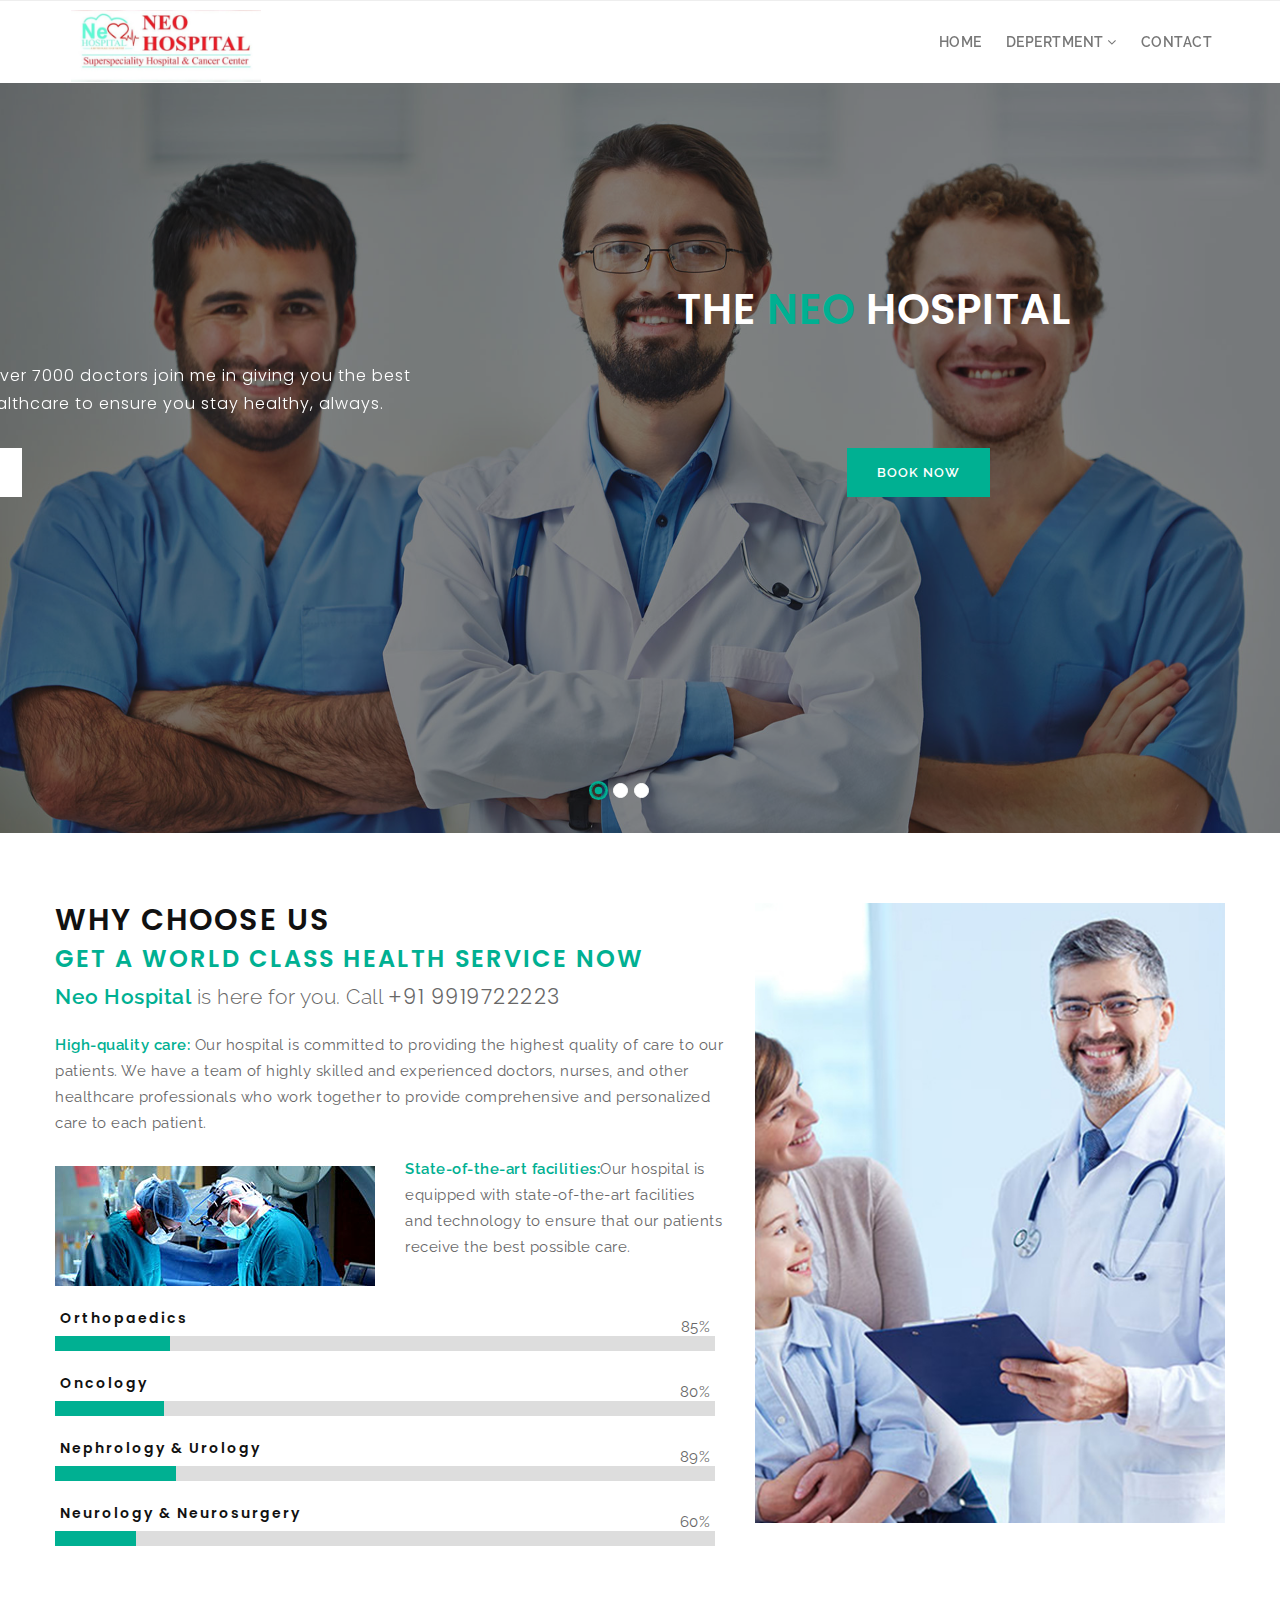
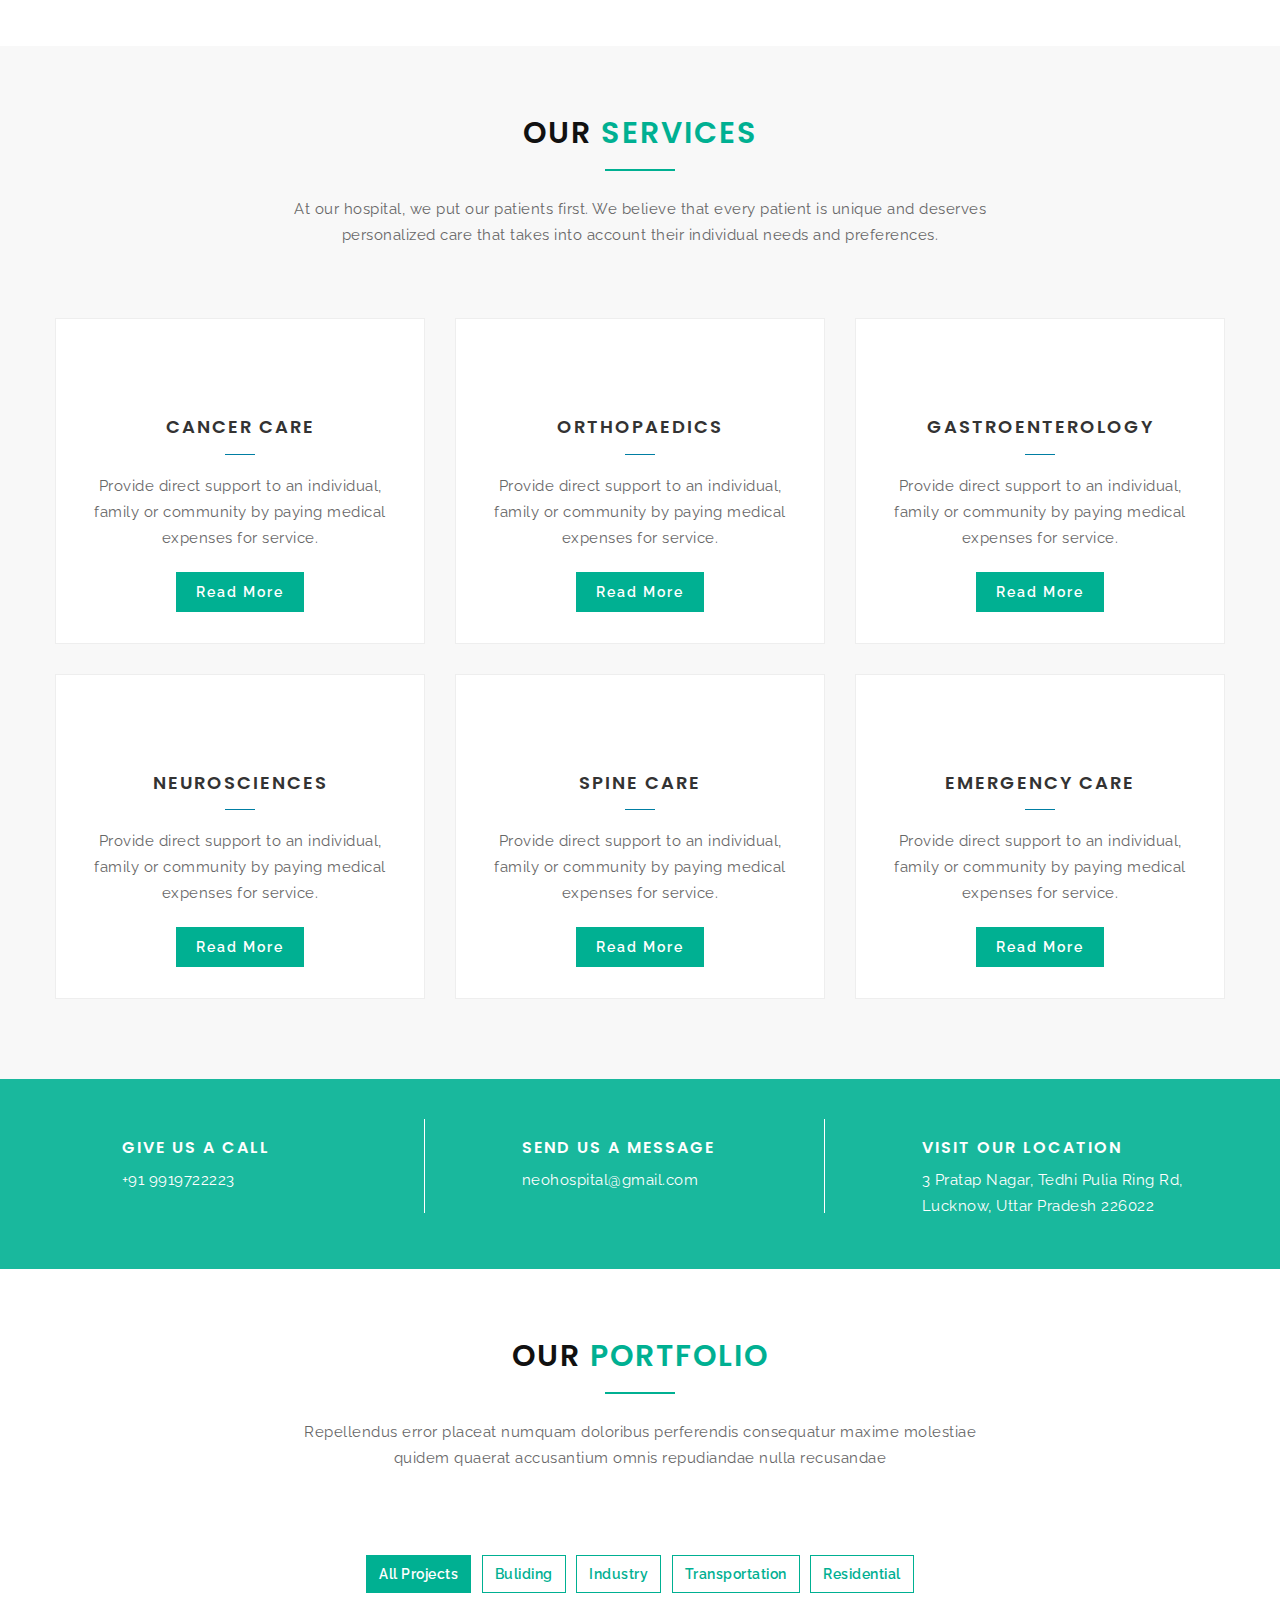
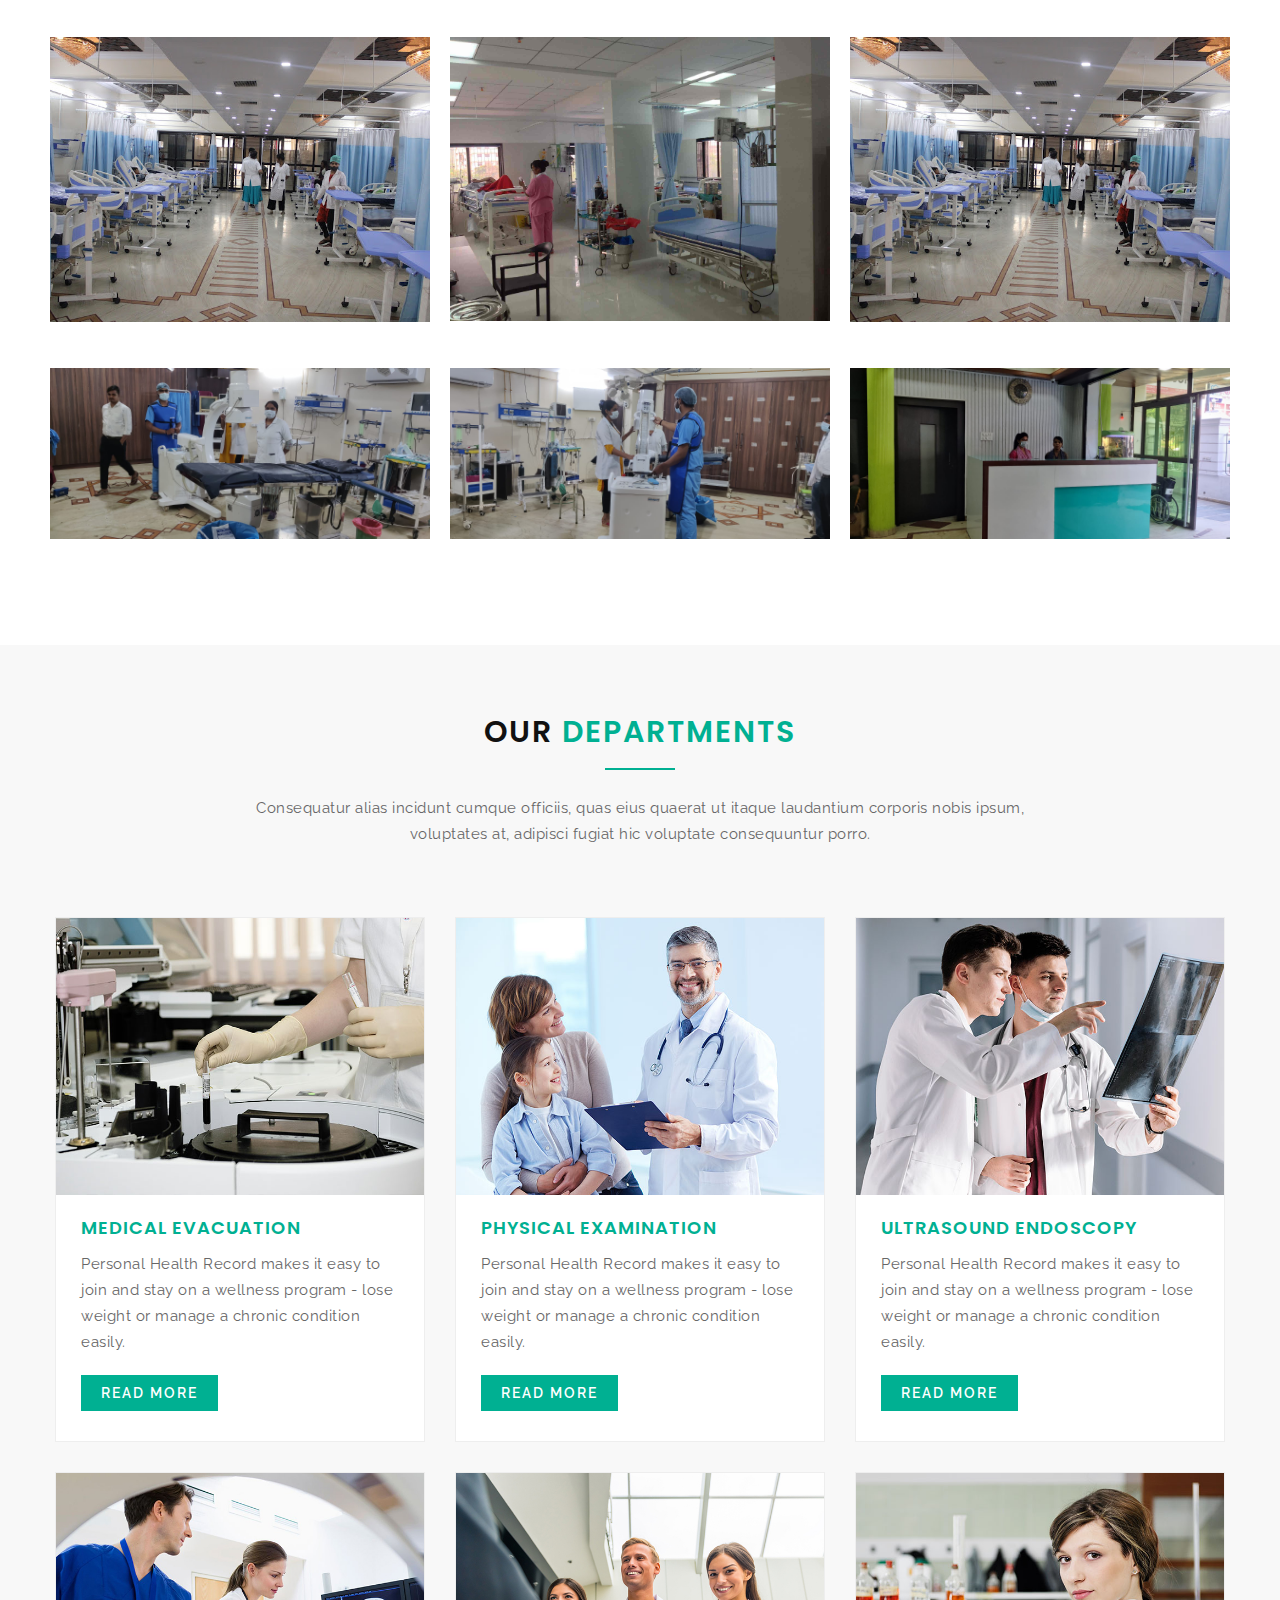
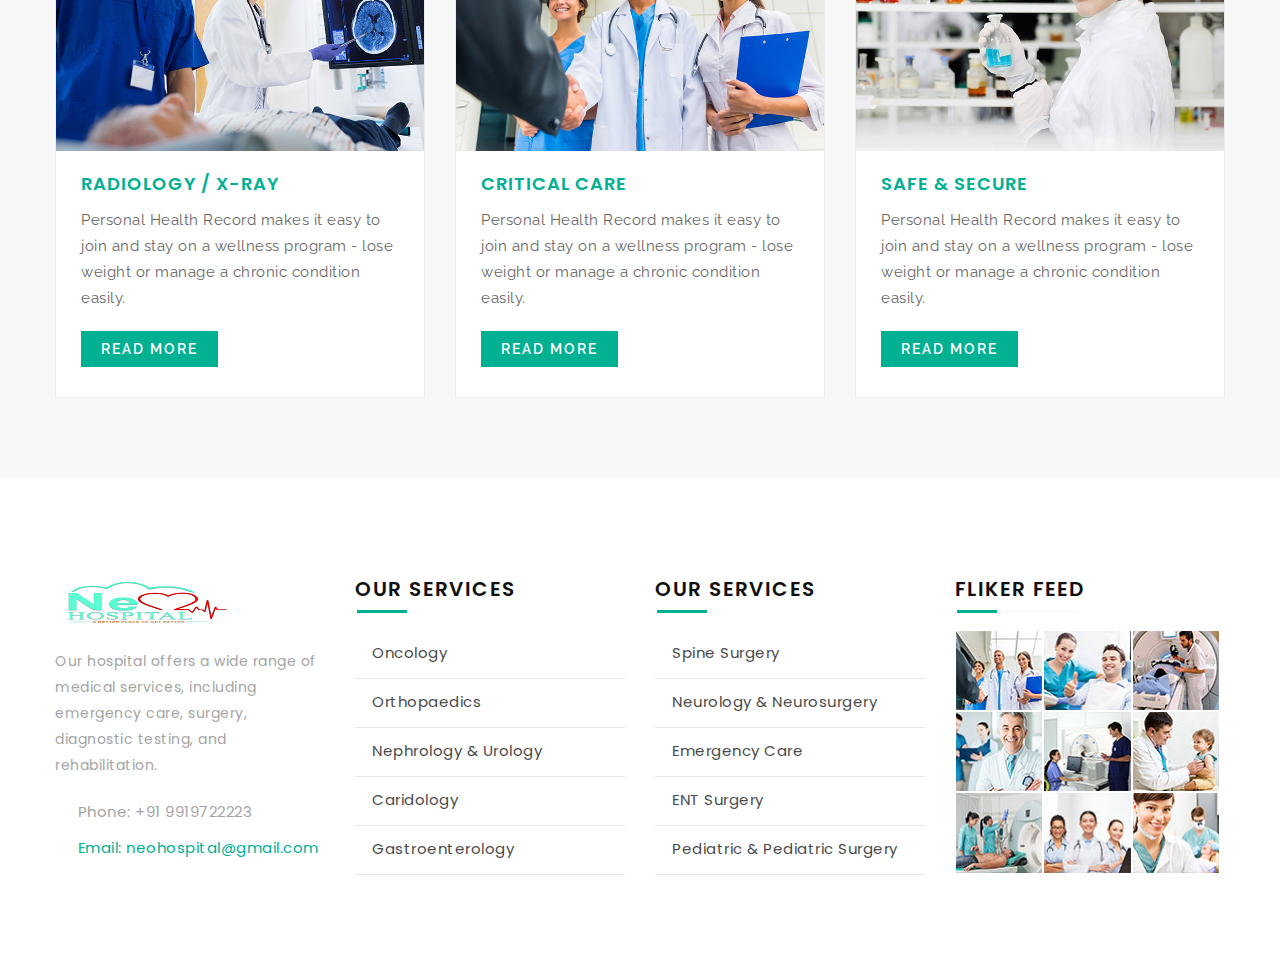
==== commit 155edcf5: "test" ====
--- a/index.html
+++ b/index.html
@@ -907,6 +907,7 @@
         </div>
     </footer>
 
+    
     <!-- <section class="footer-copy-right bg-f9">
       <div class="container">
         <div class="row">
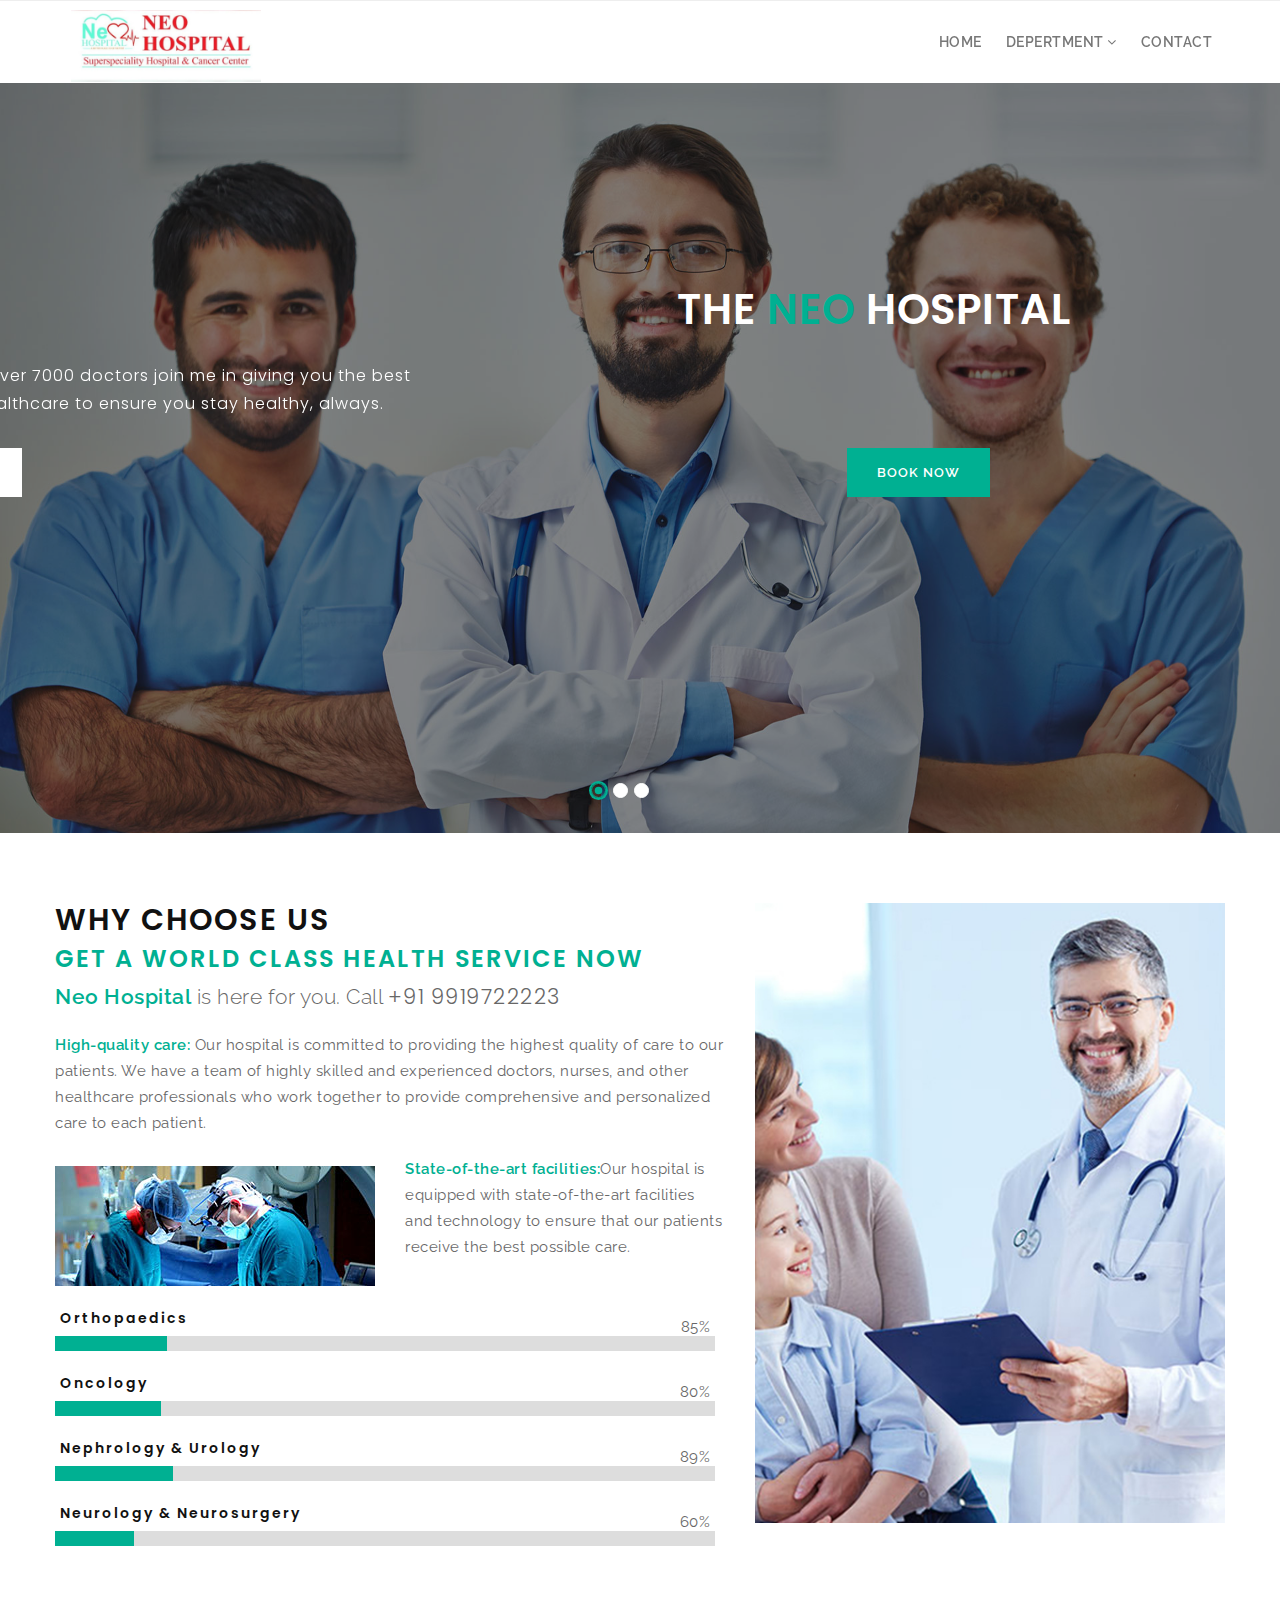
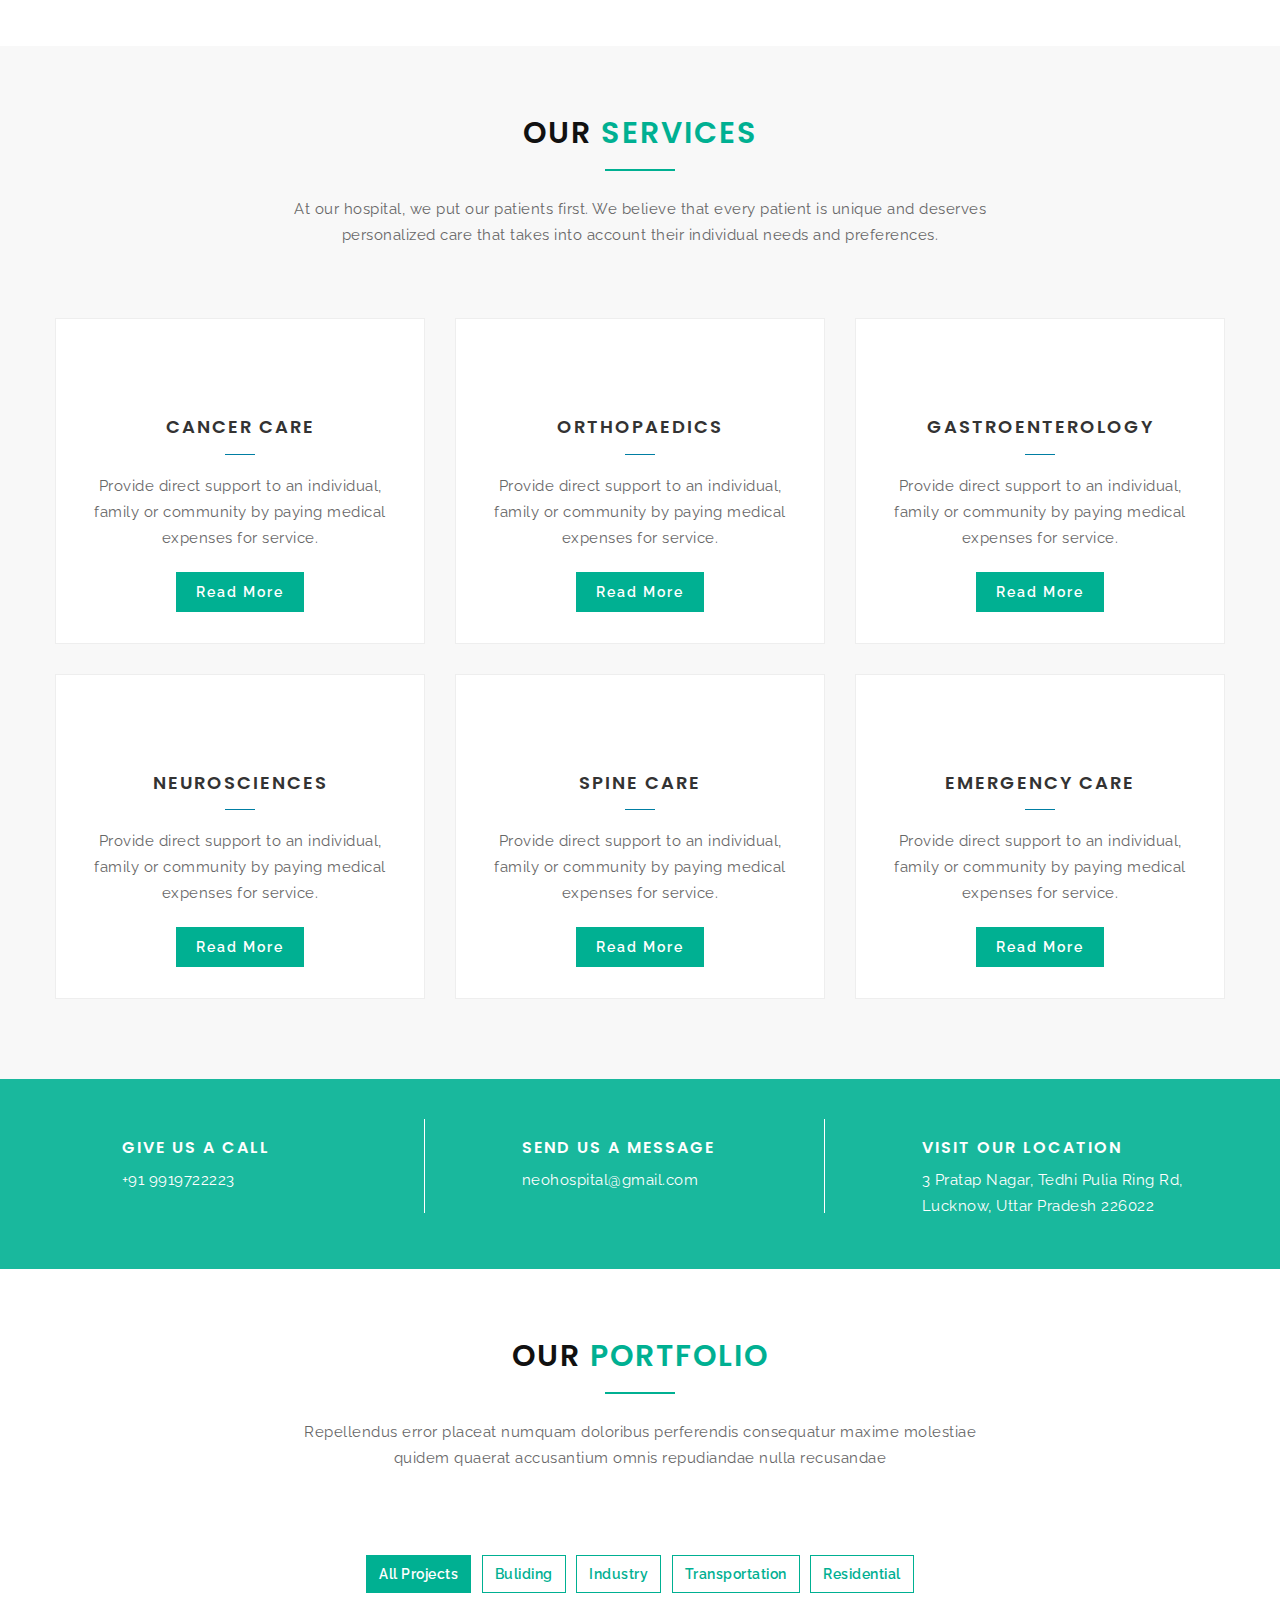
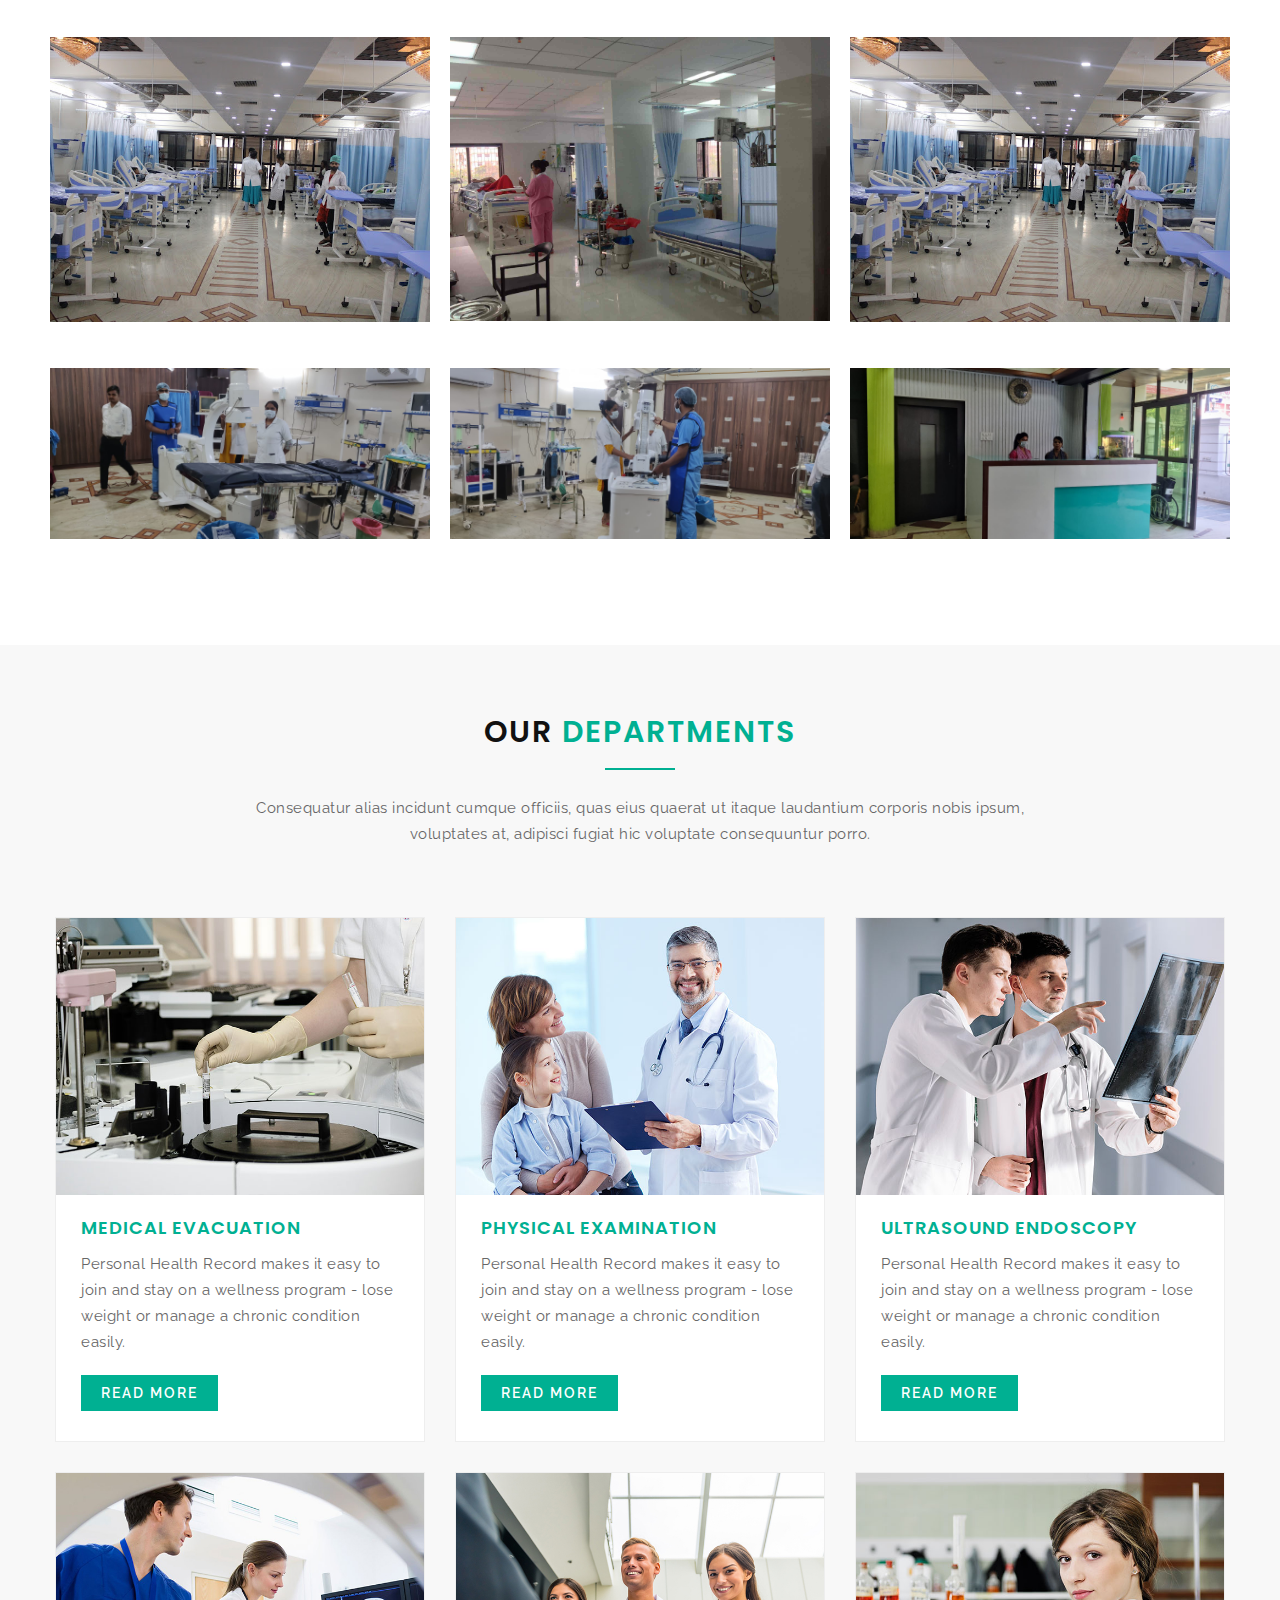
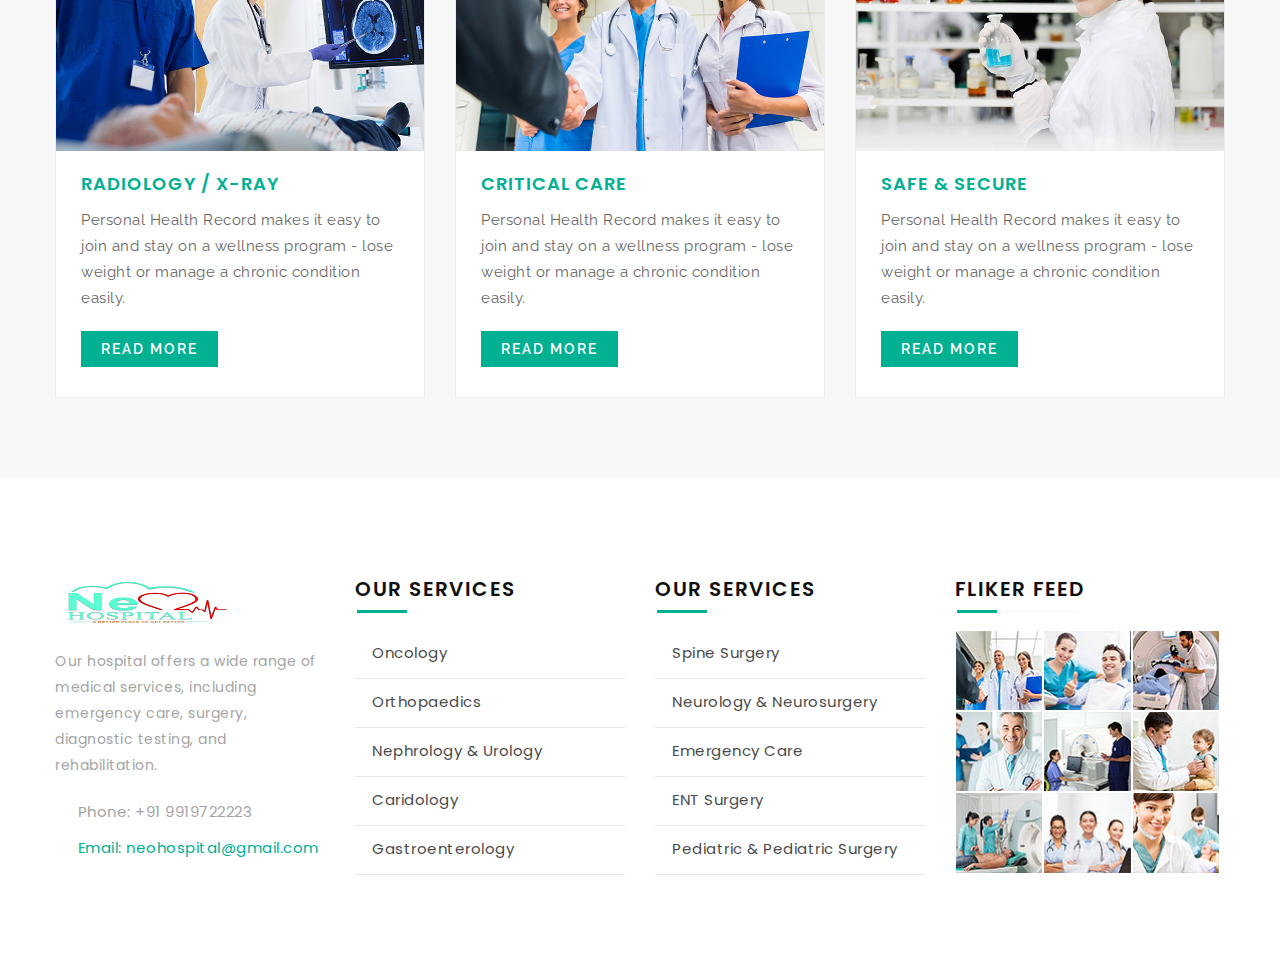
==== commit 346d34da: "tsest" ====
--- a/index.html
+++ b/index.html
@@ -906,8 +906,9 @@
             </div>
         </div>
     </footer>
-
-    
+         
+    <!-- Merazul -->
+
     <!-- <section class="footer-copy-right bg-f9">
       <div class="container">
         <div class="row">
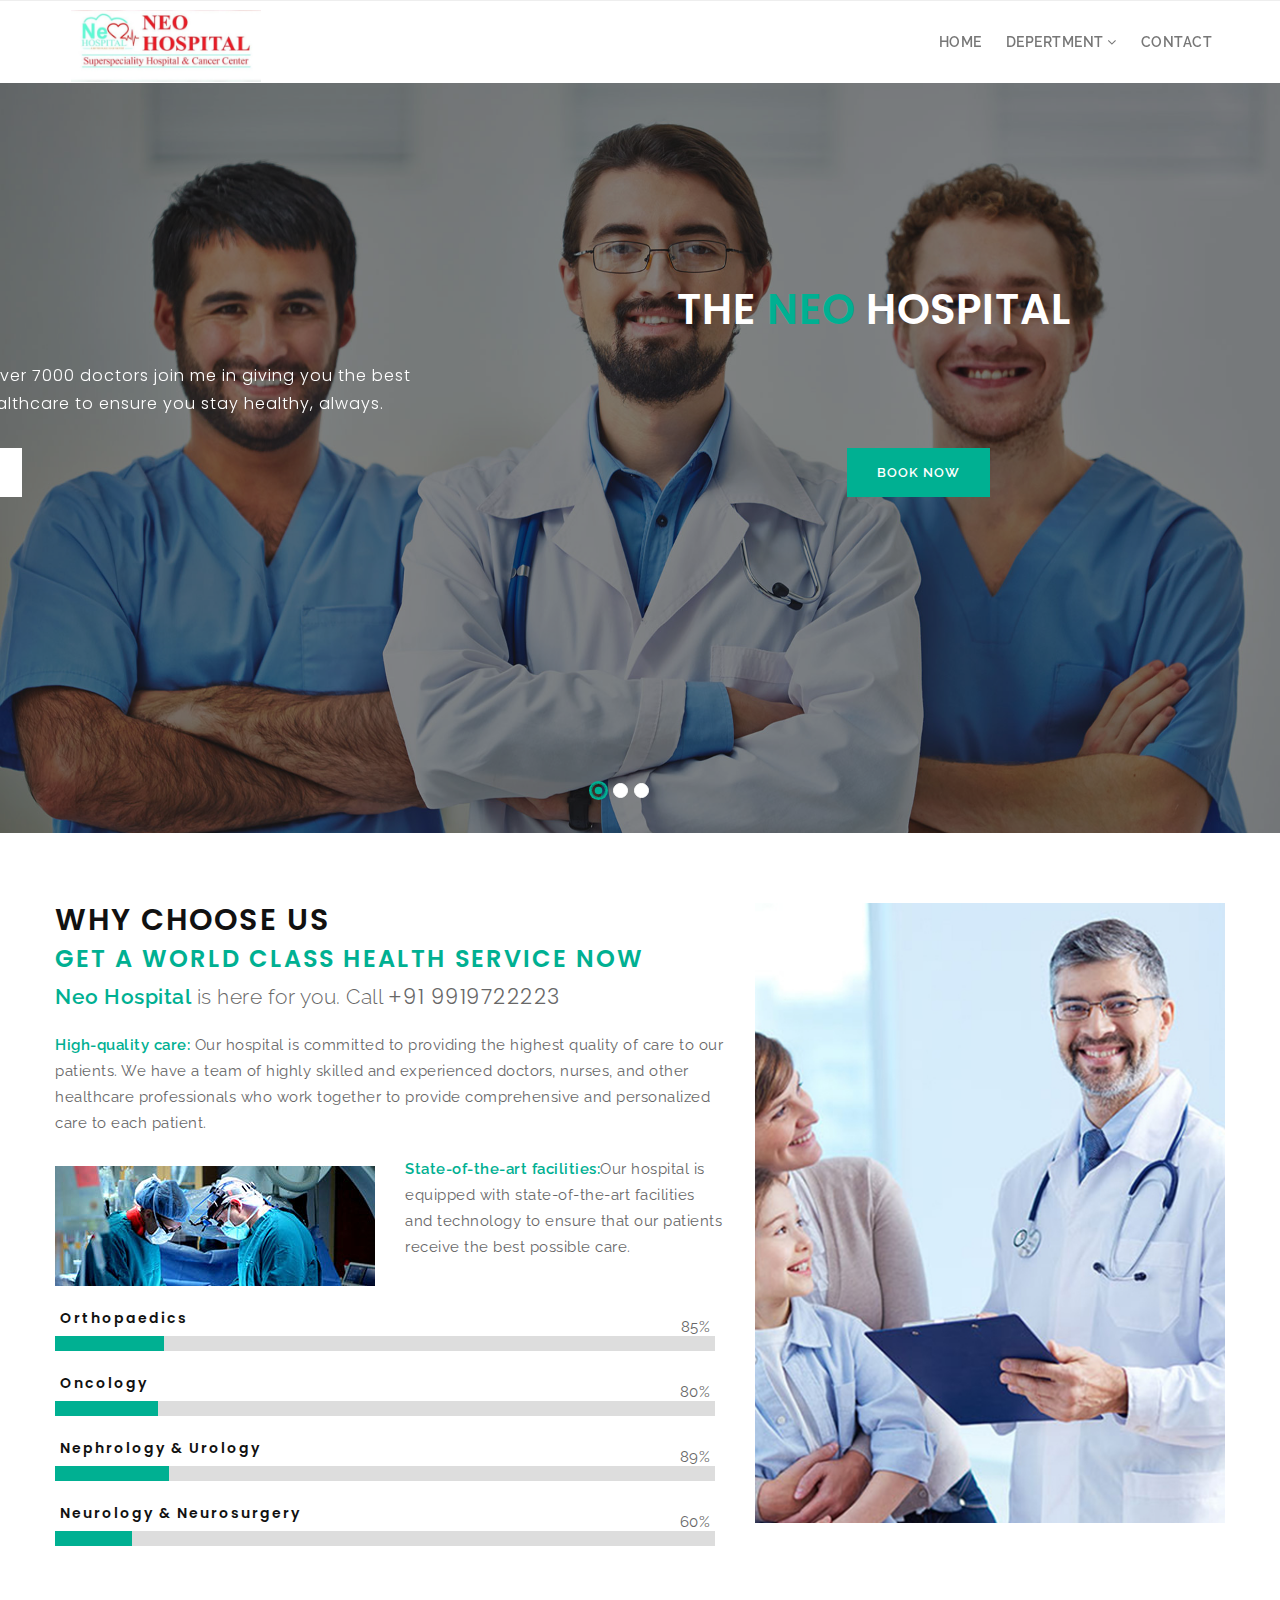
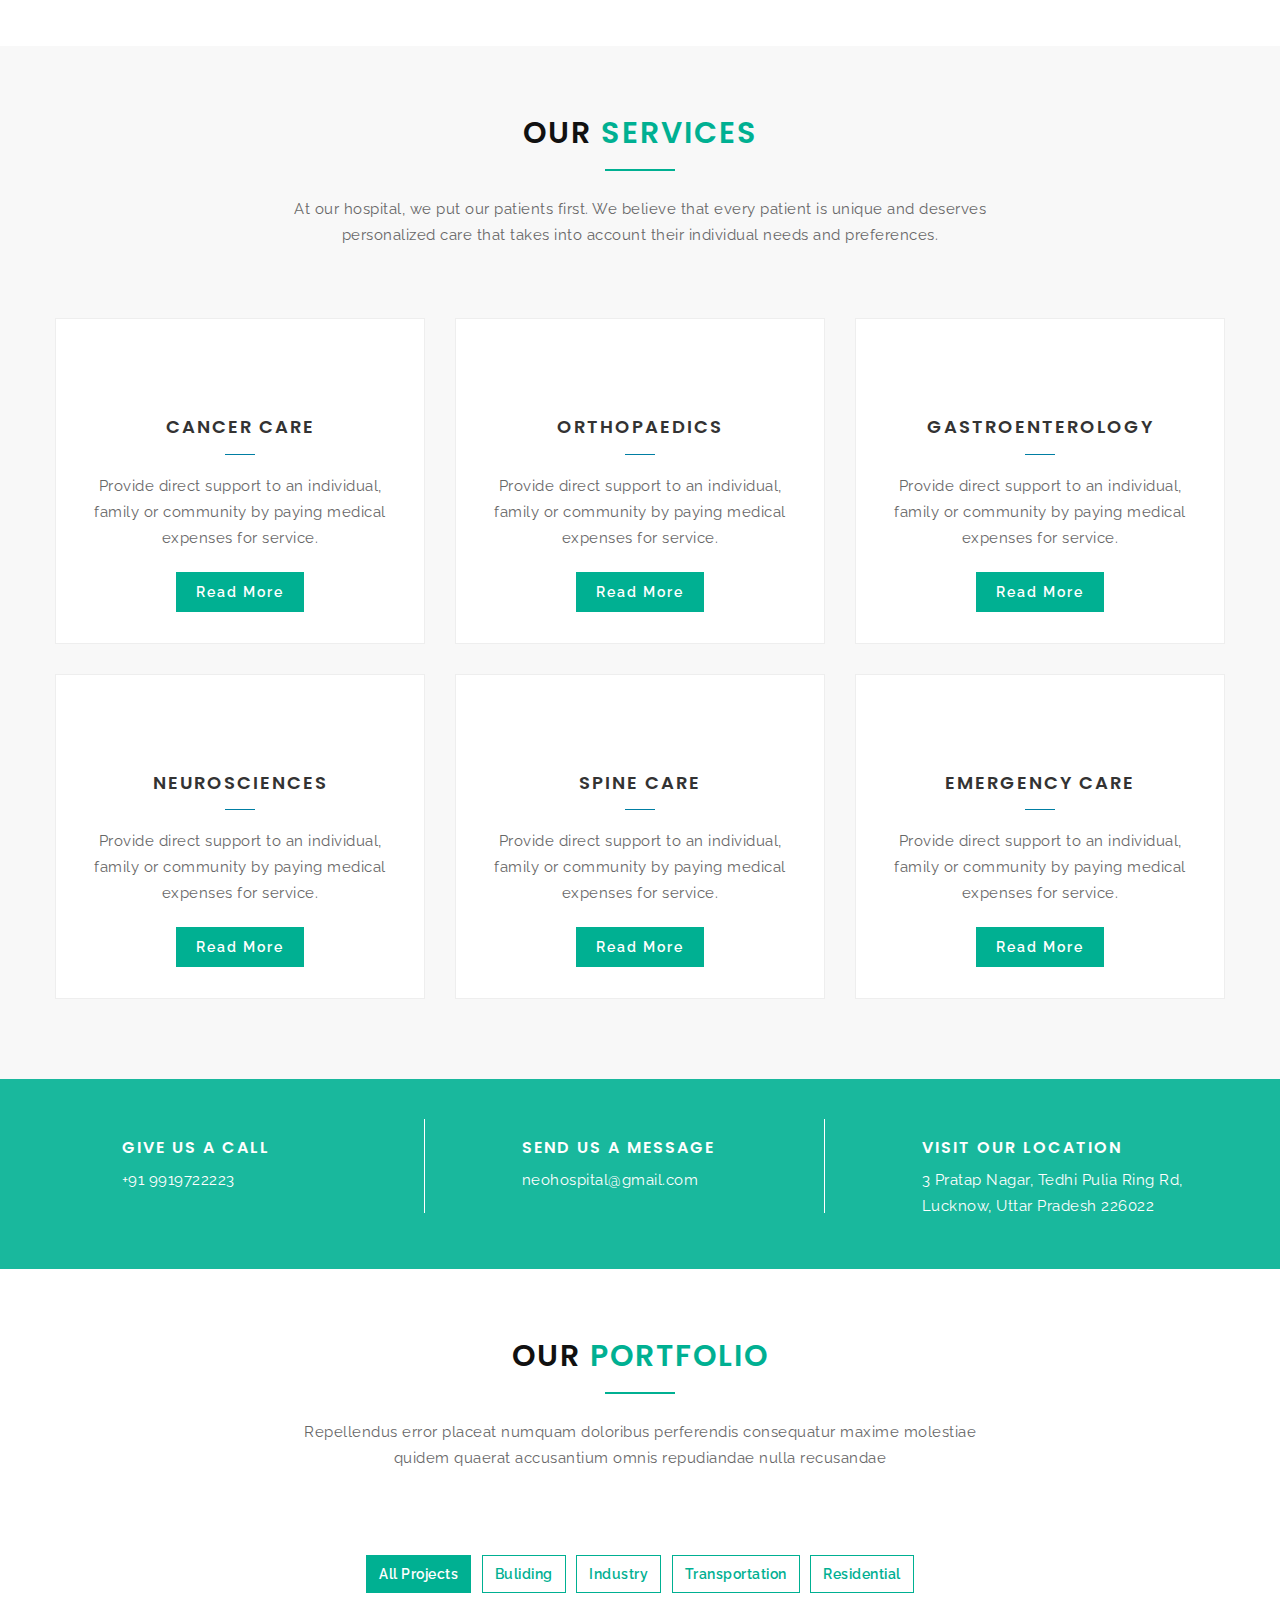
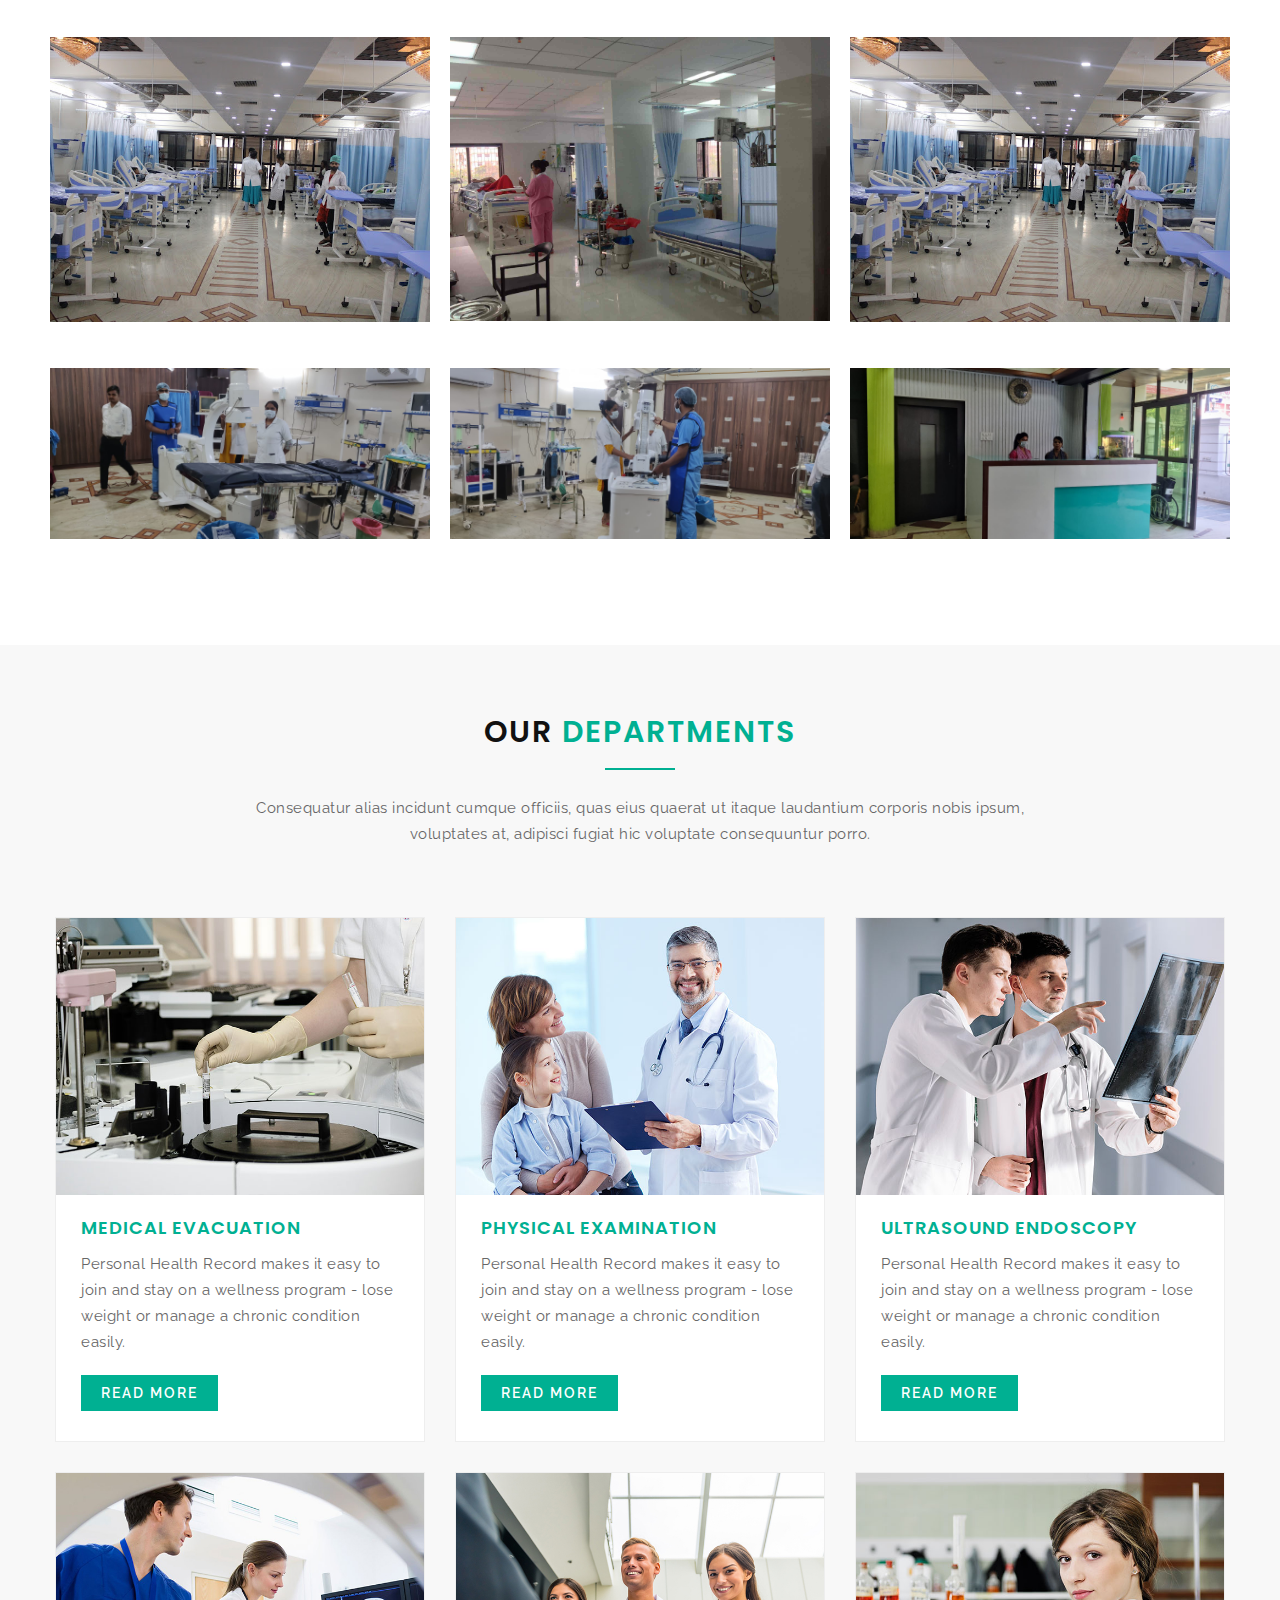
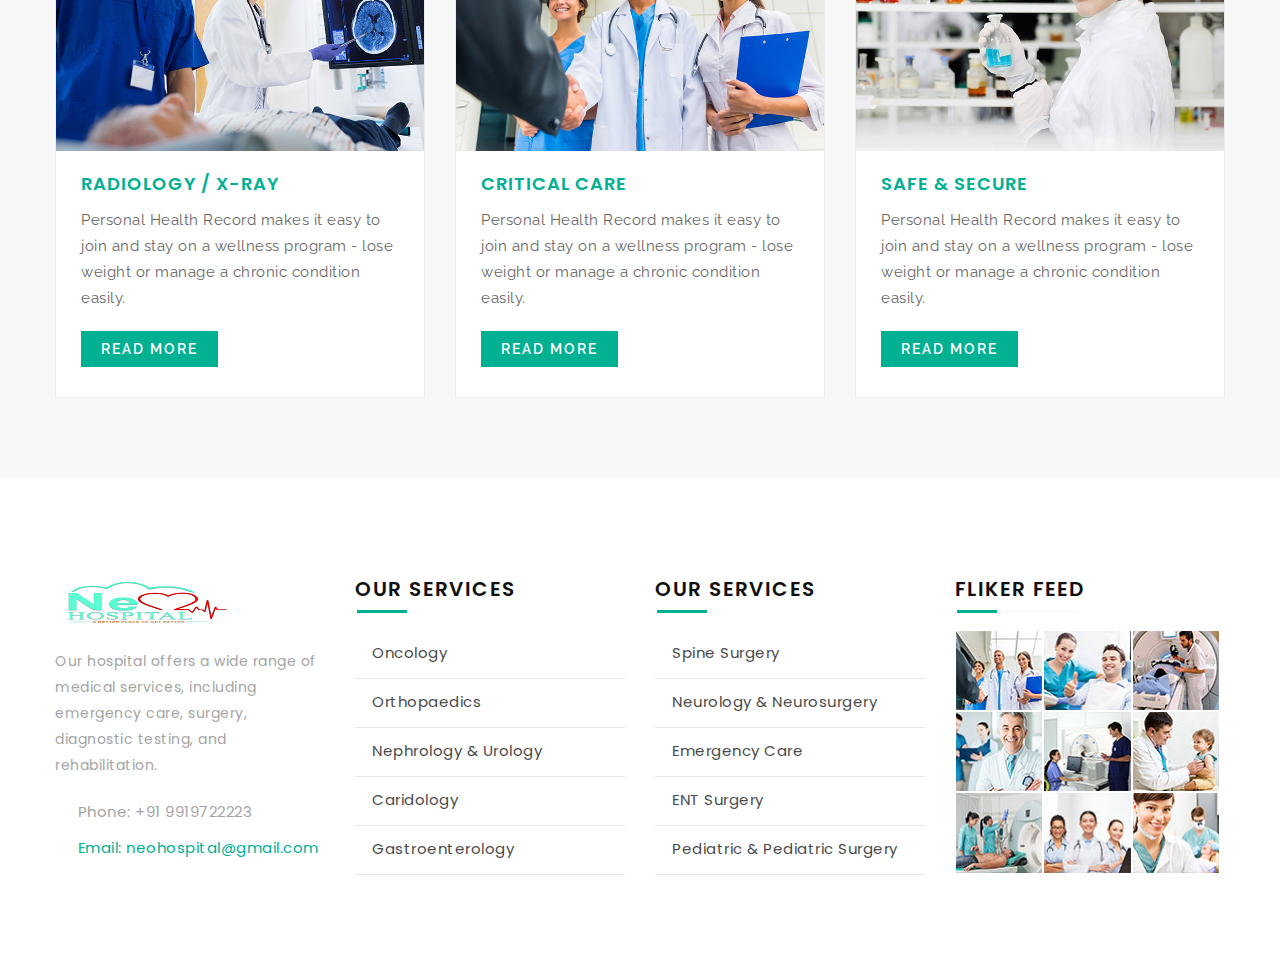
==== commit b06980b9: "khan" ====
--- a/index.html
+++ b/index.html
@@ -907,7 +907,7 @@
         </div>
     </footer>
          
-    <!-- Merazul -->
+    <!-- Merazul Khan -->
 
     <!-- <section class="footer-copy-right bg-f9">
       <div class="container">
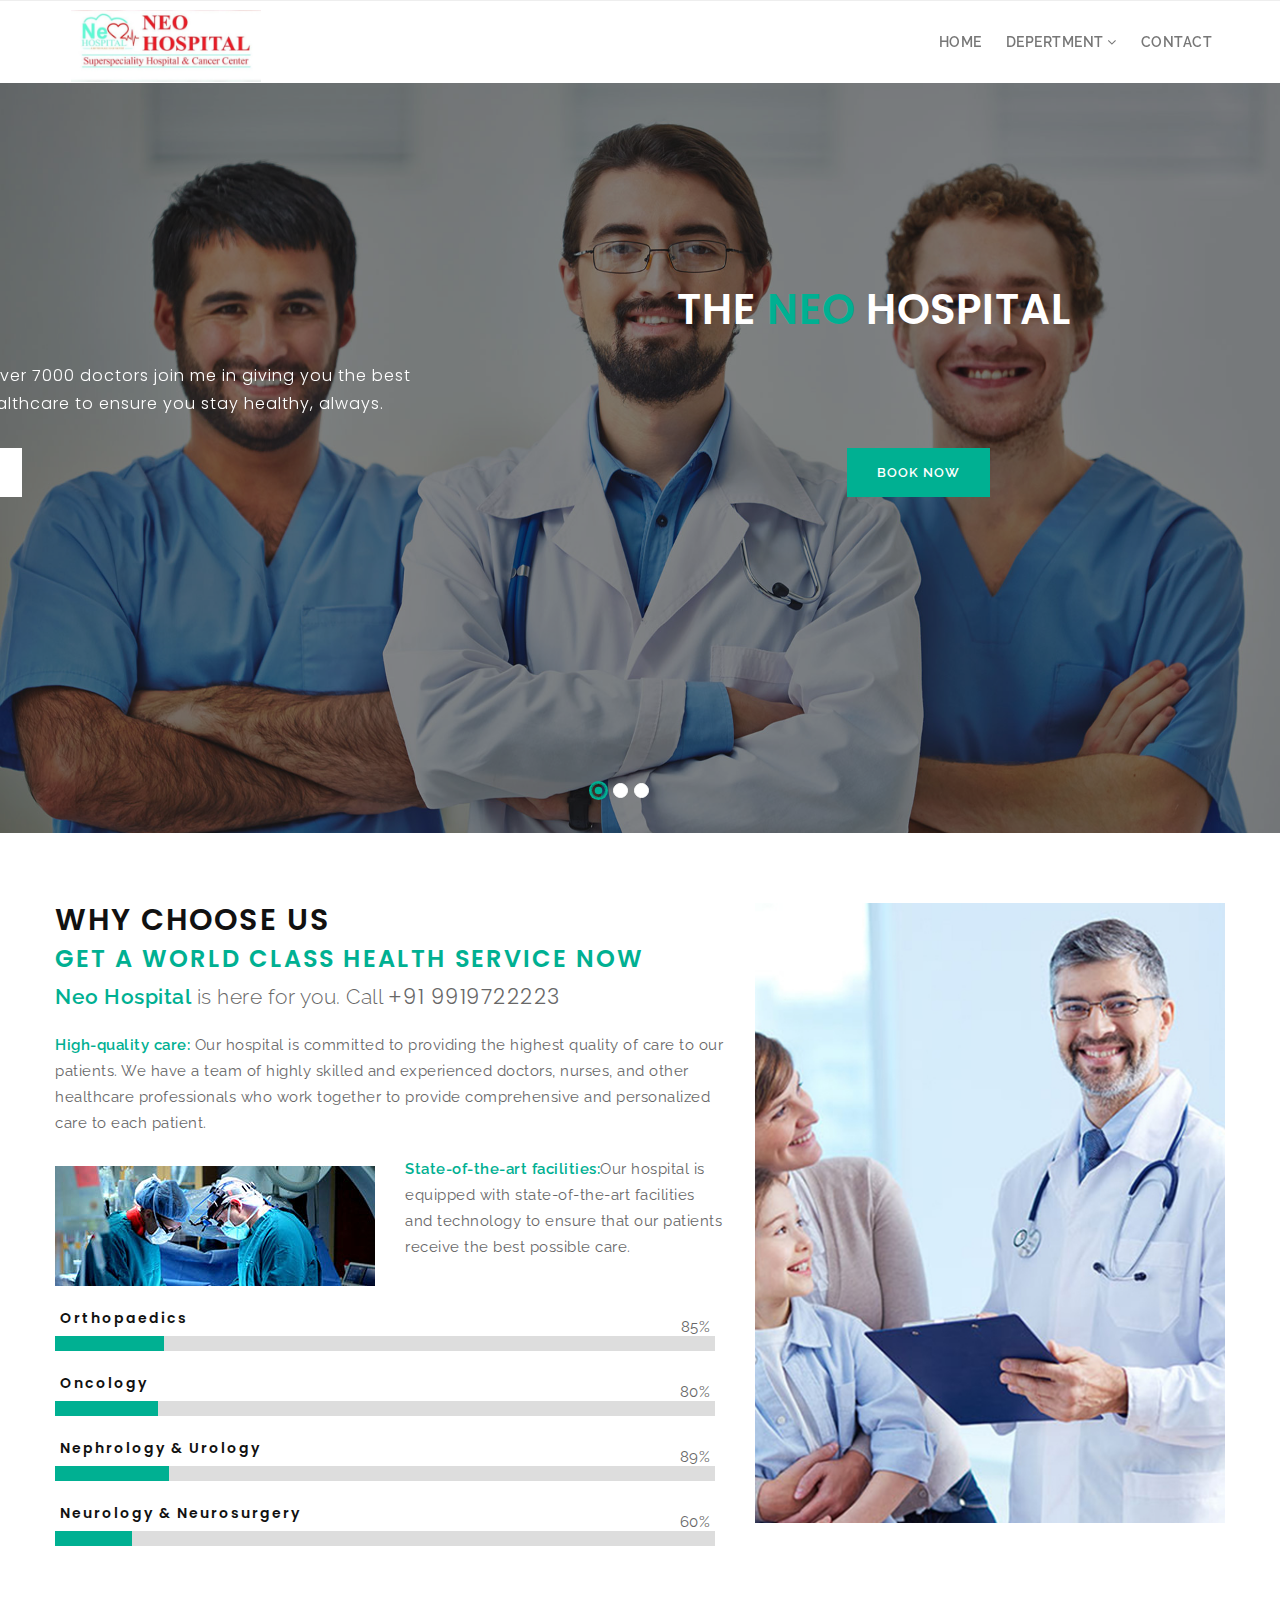
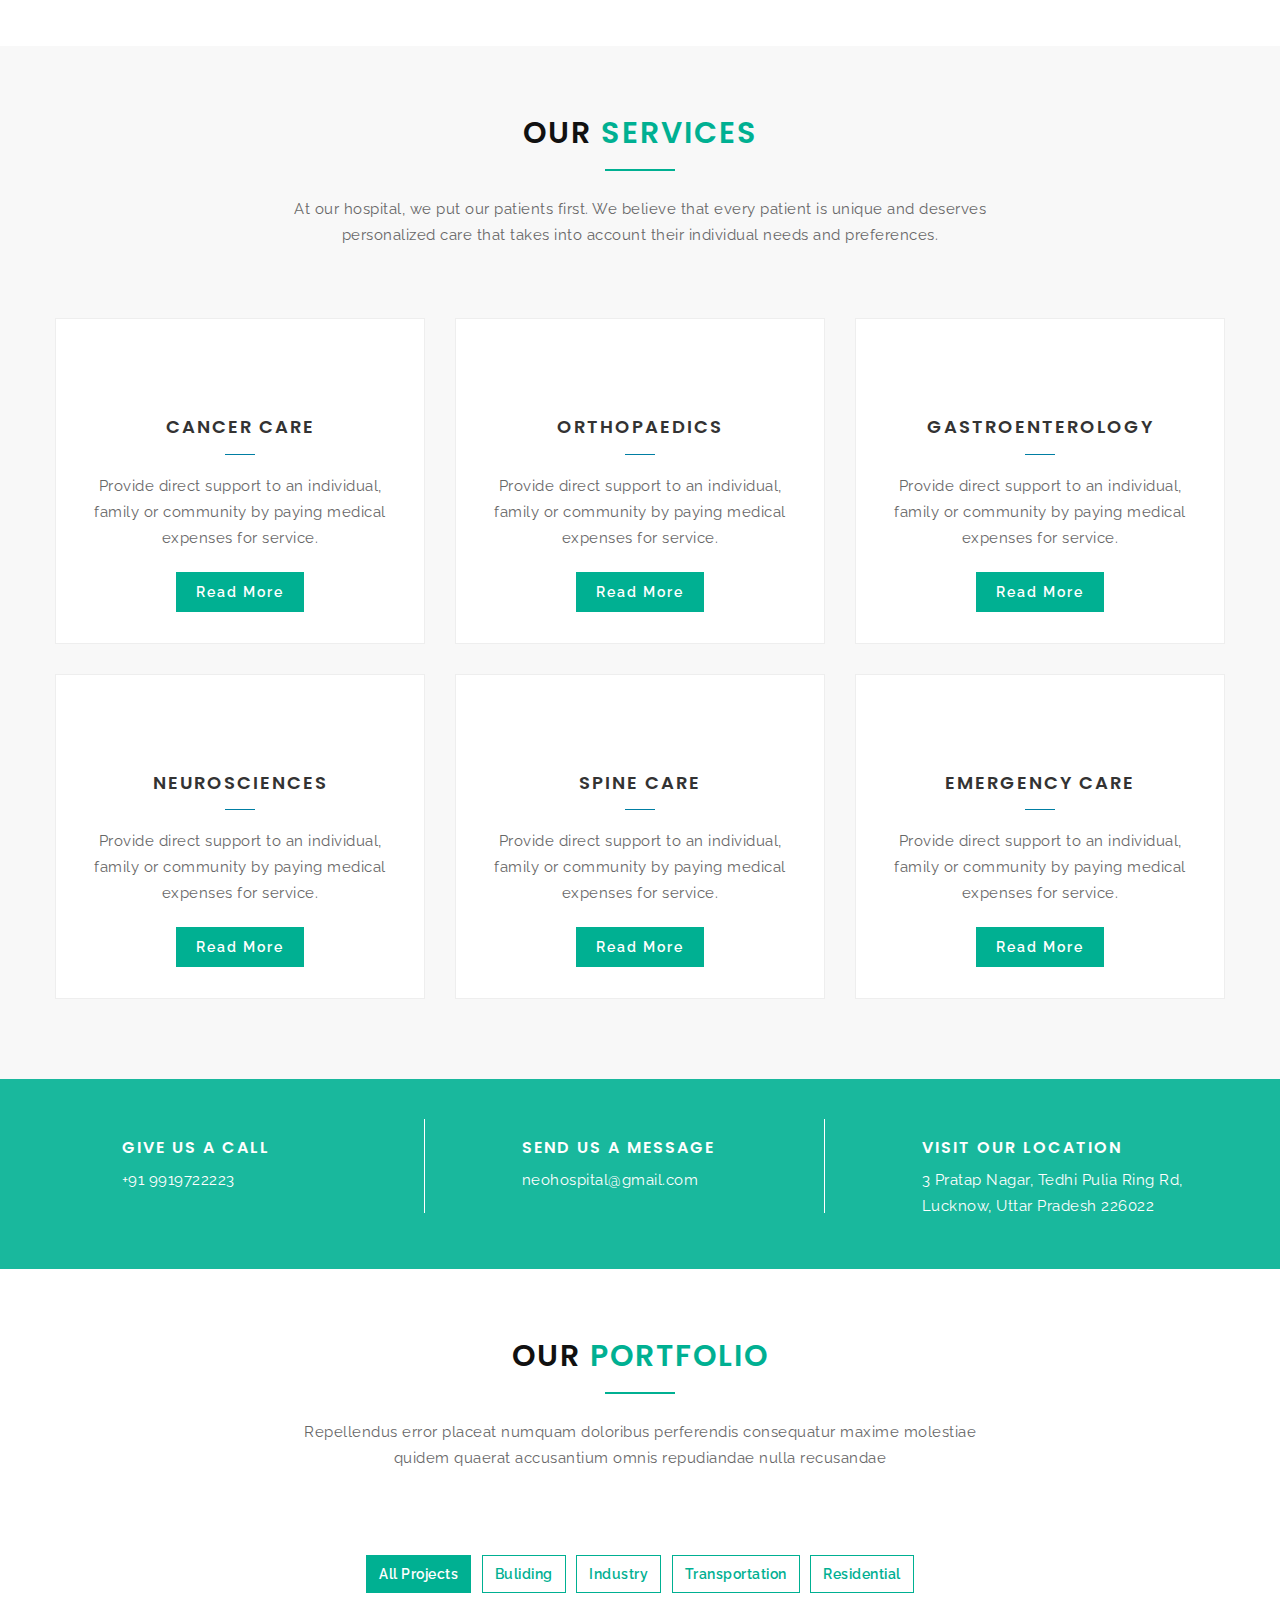
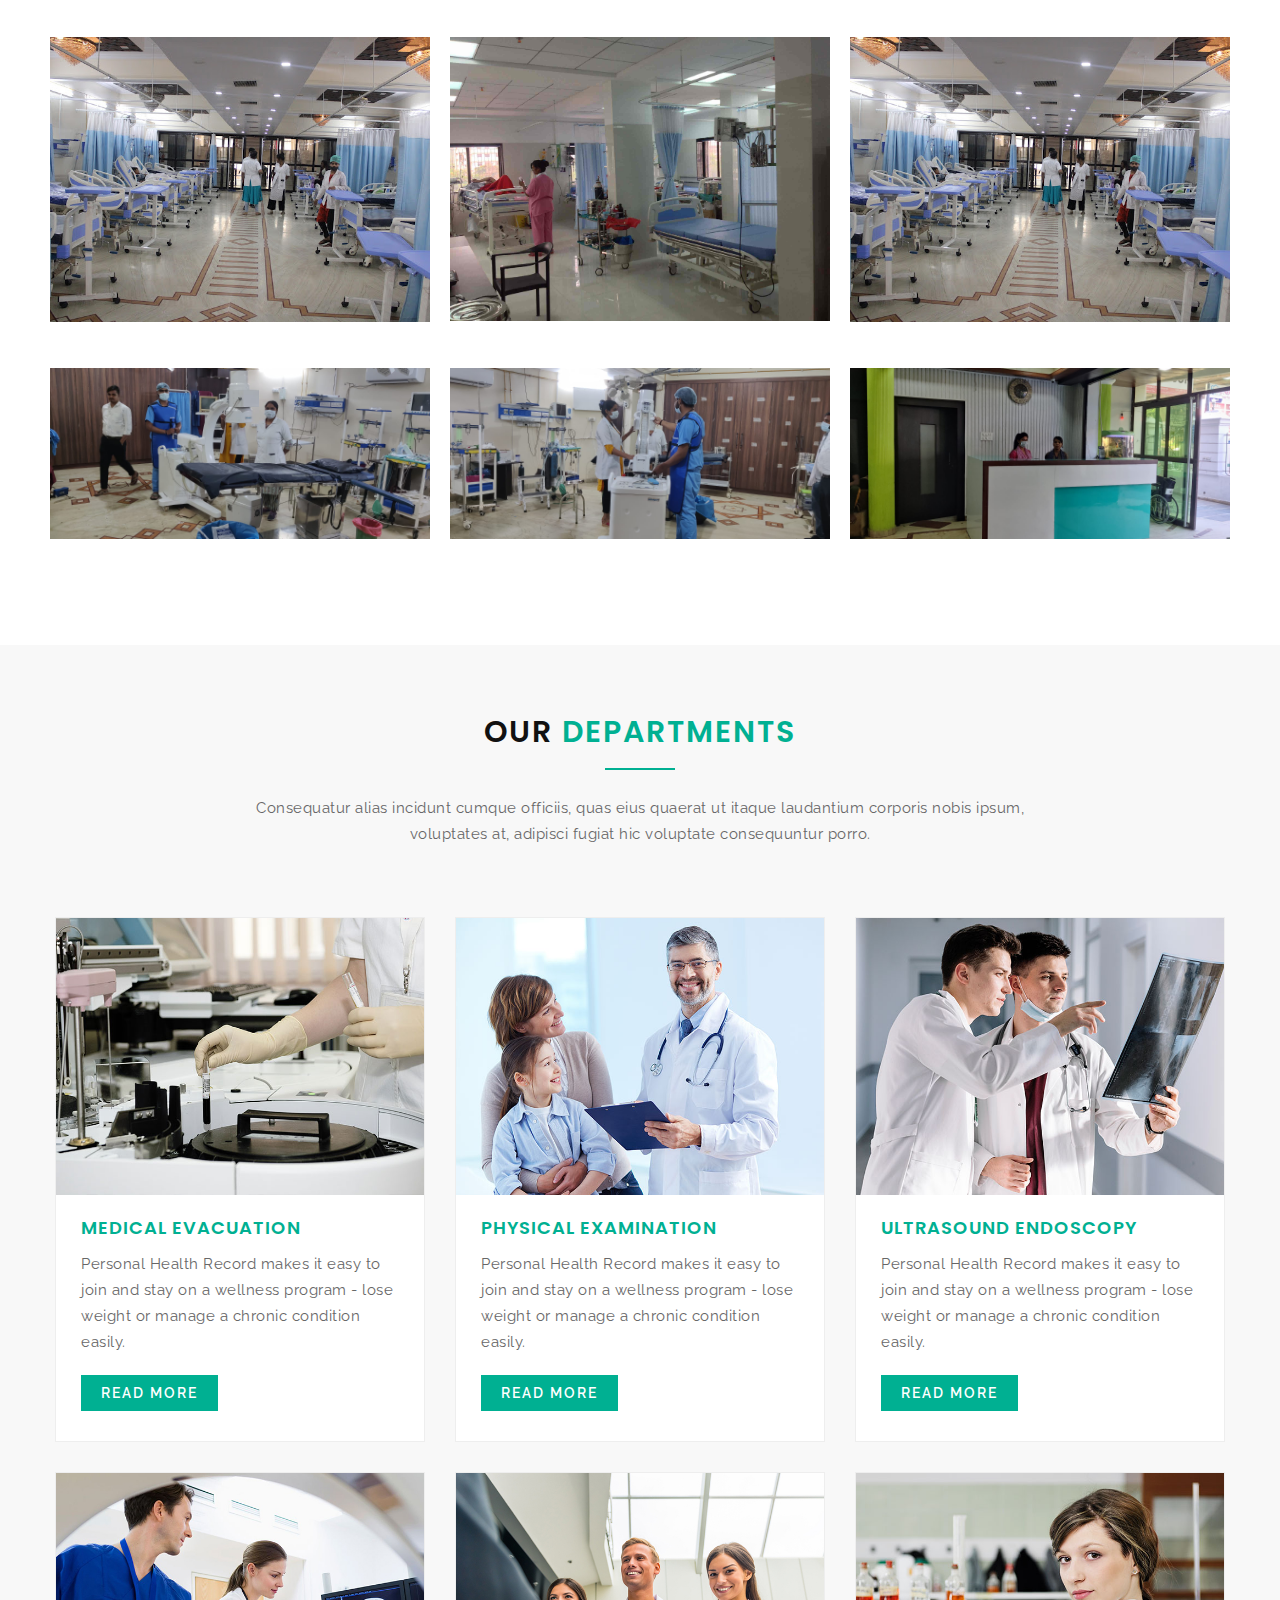
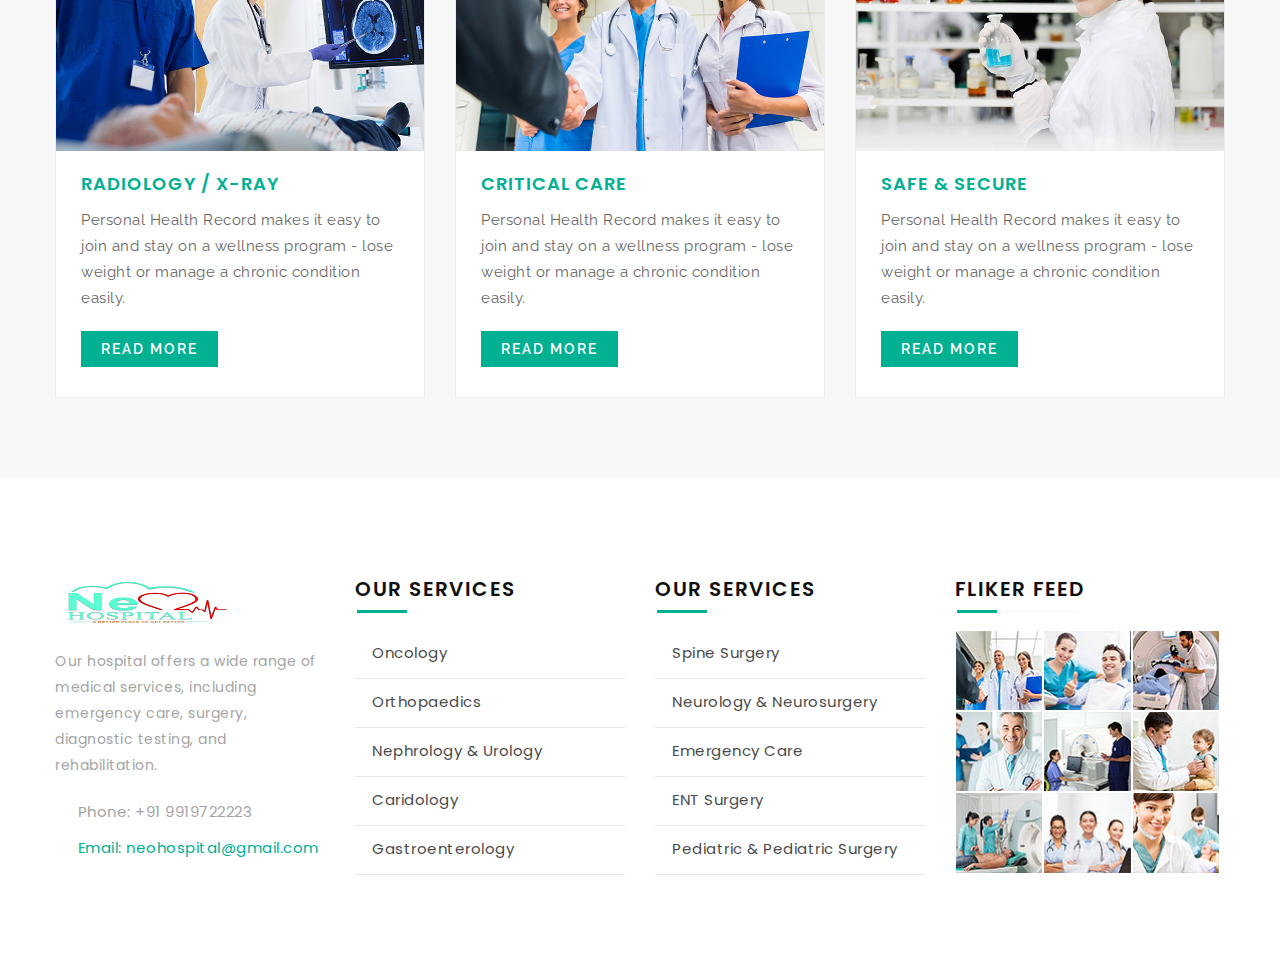
==== commit d0f87989: "test" ====
--- a/index.html
+++ b/index.html
@@ -907,7 +907,7 @@
         </div>
     </footer>
          
-    <!-- Merazul Khan -->
+    <!-- Merazul Khan  -->
 
     <!-- <section class="footer-copy-right bg-f9">
       <div class="container">
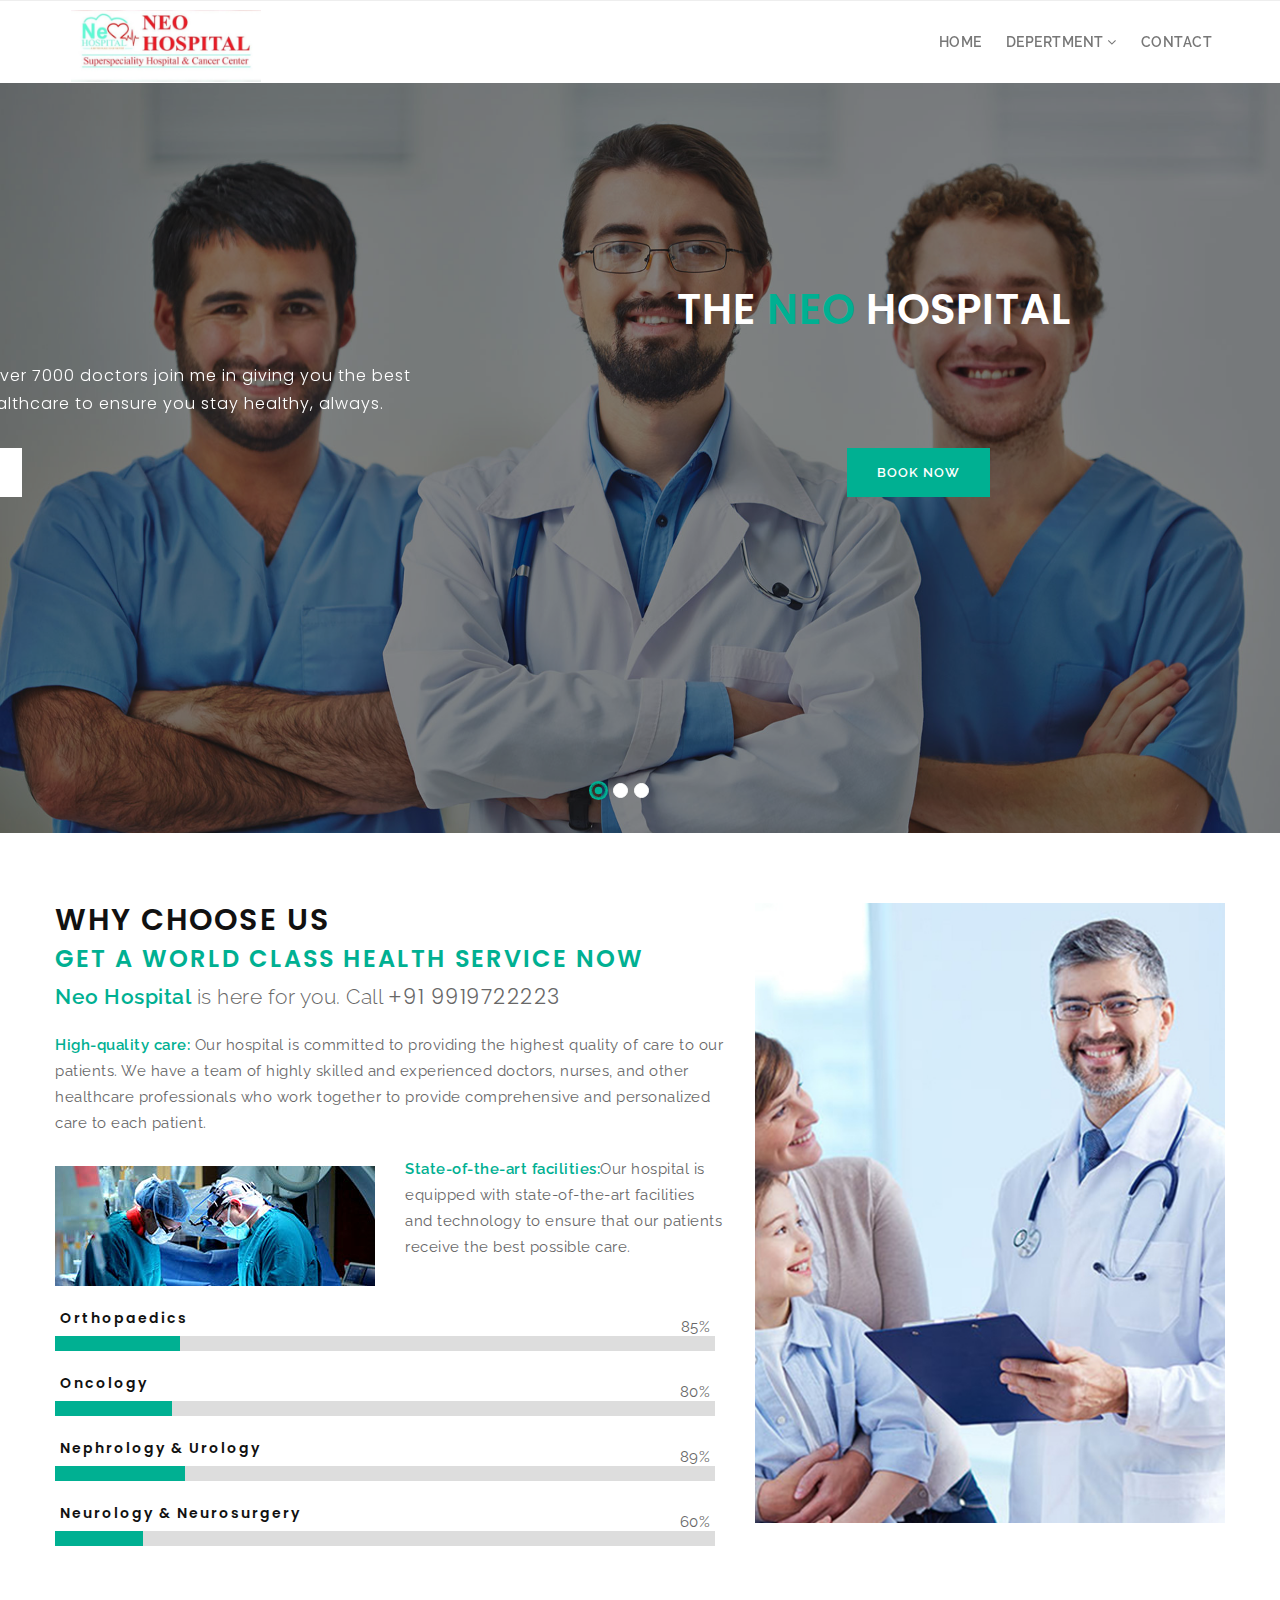
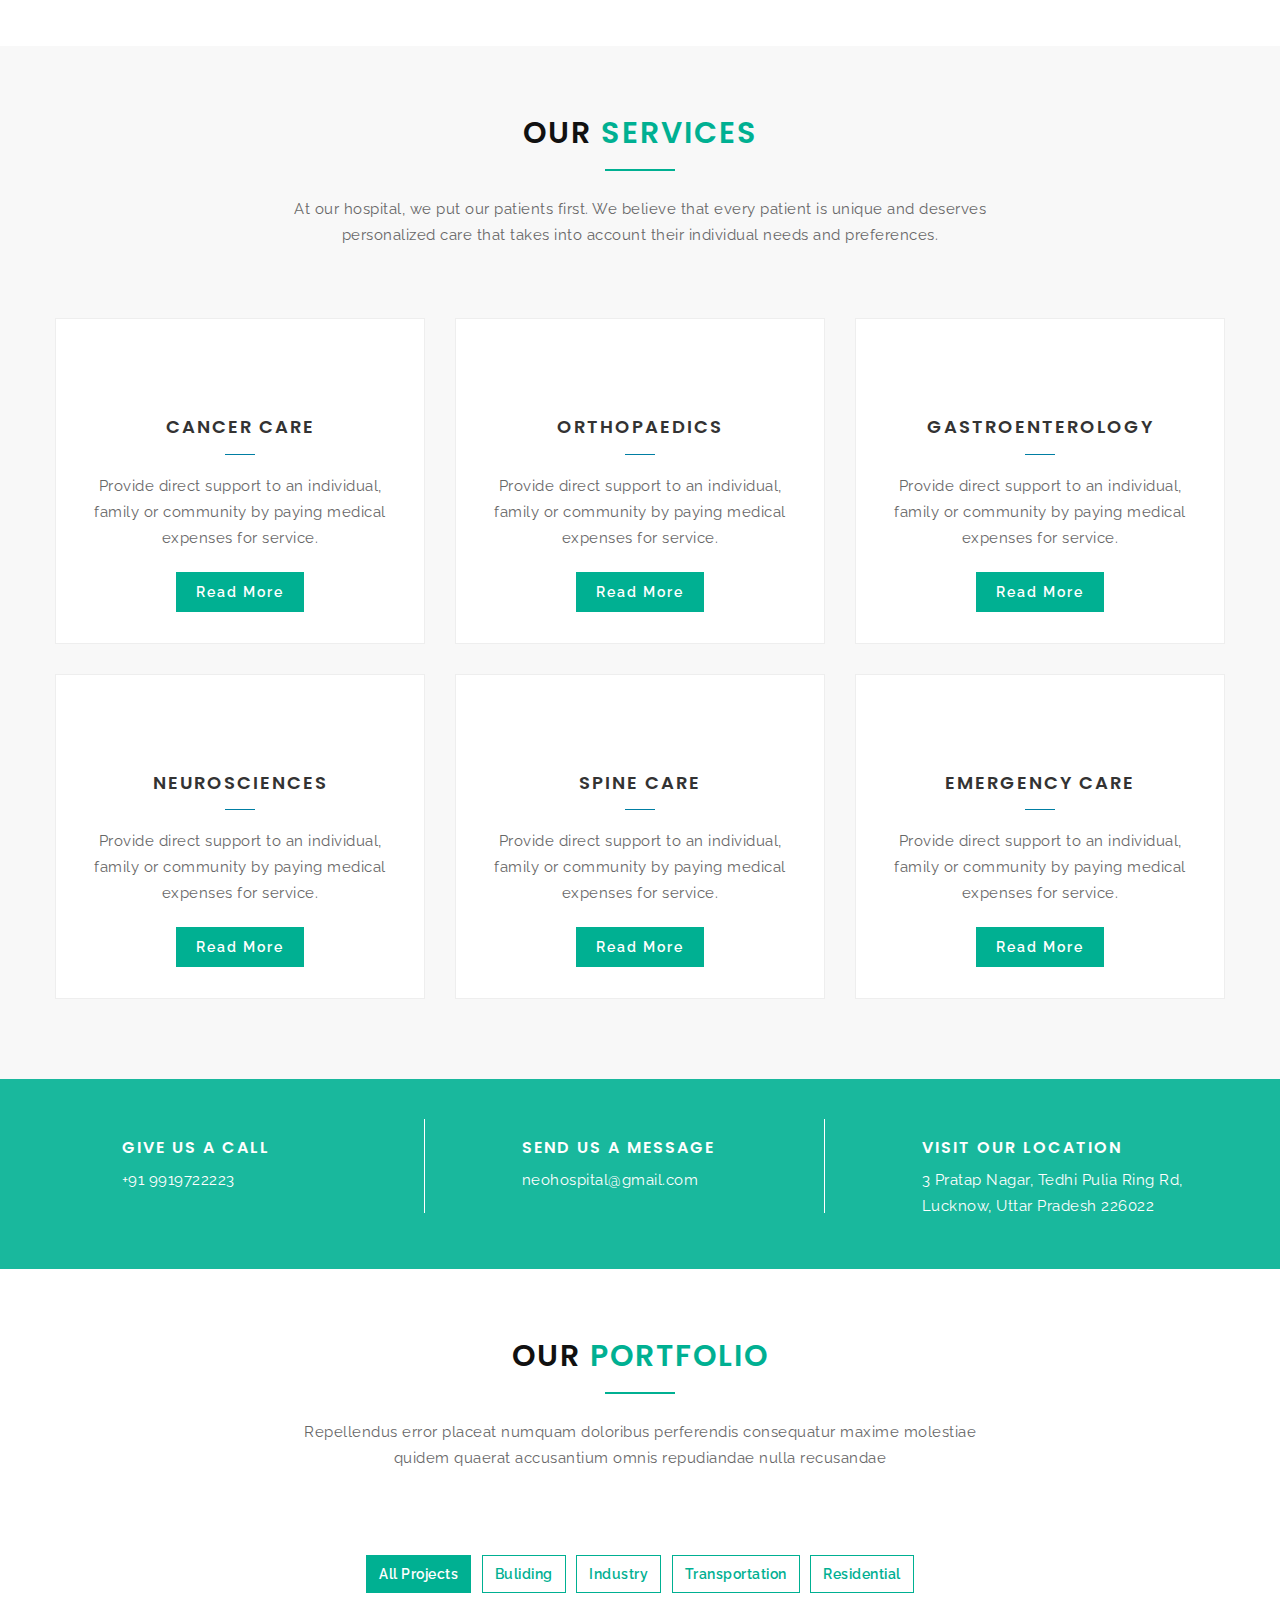
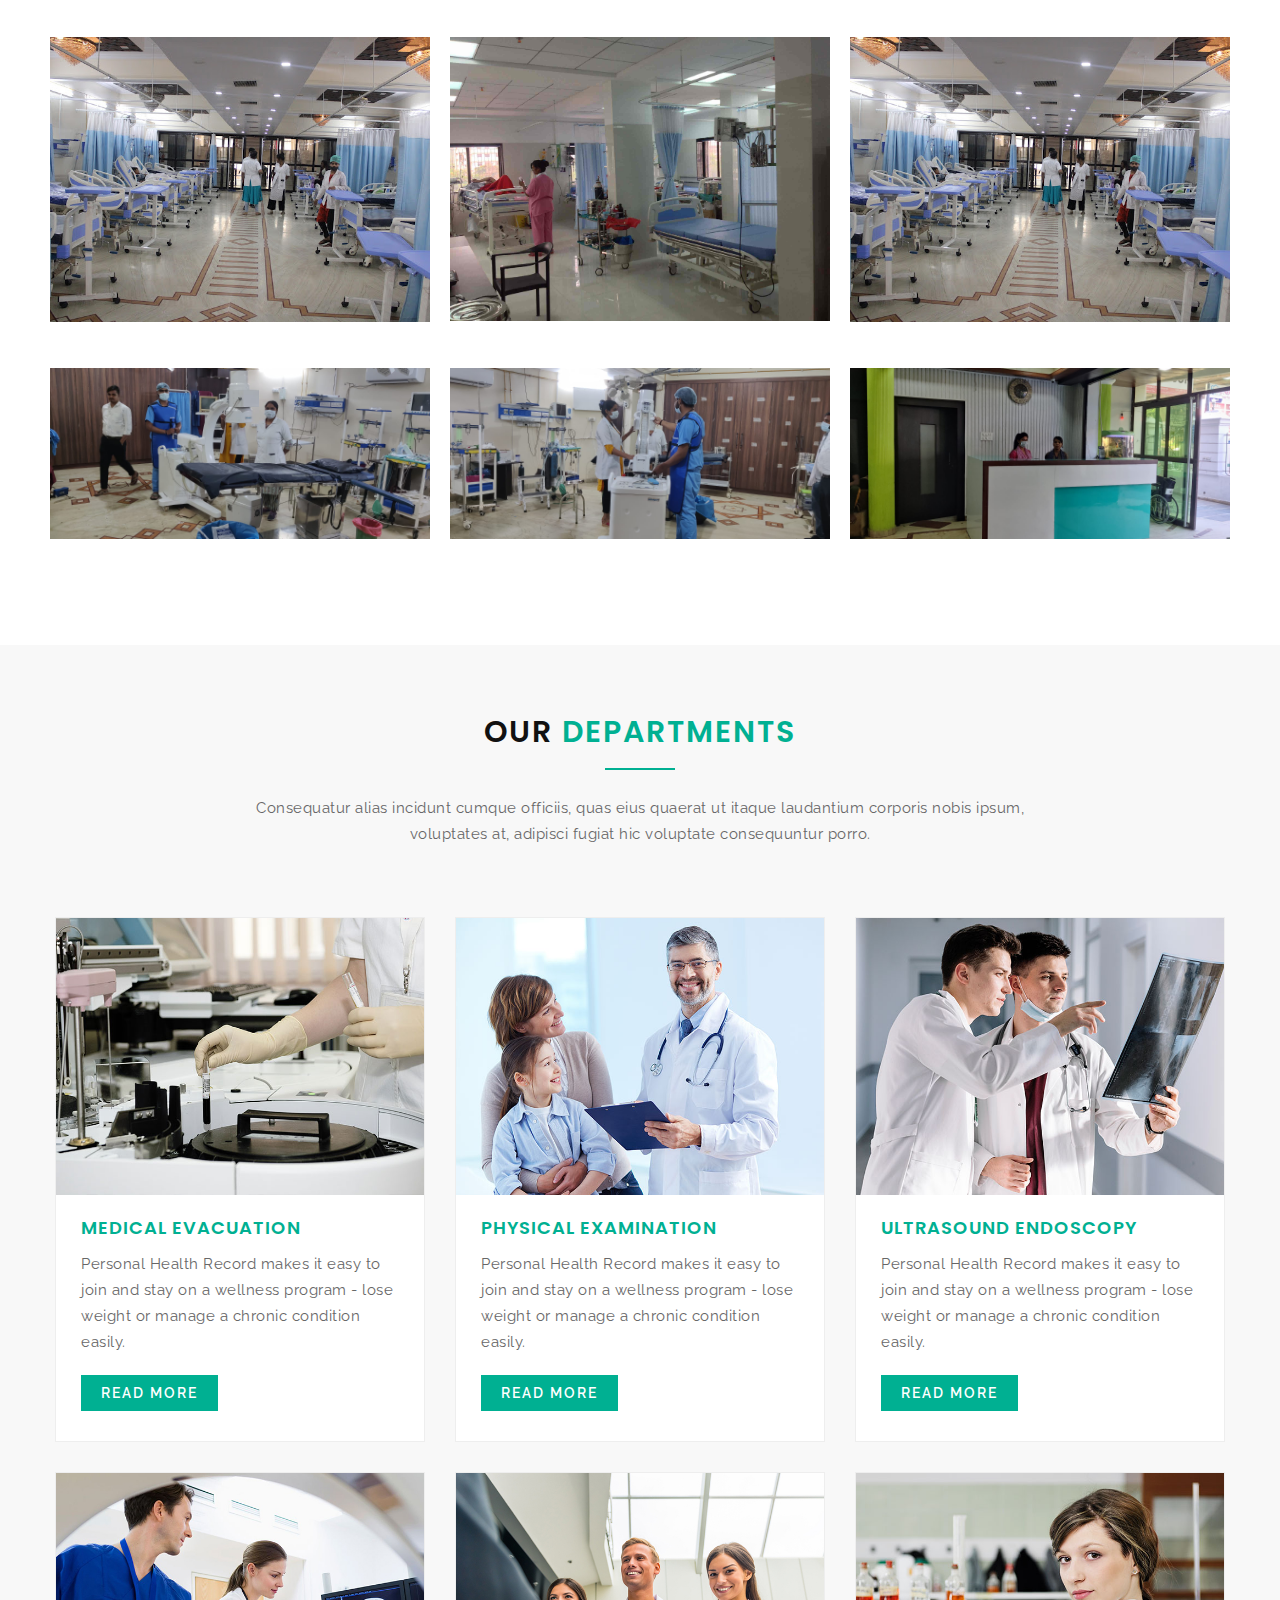
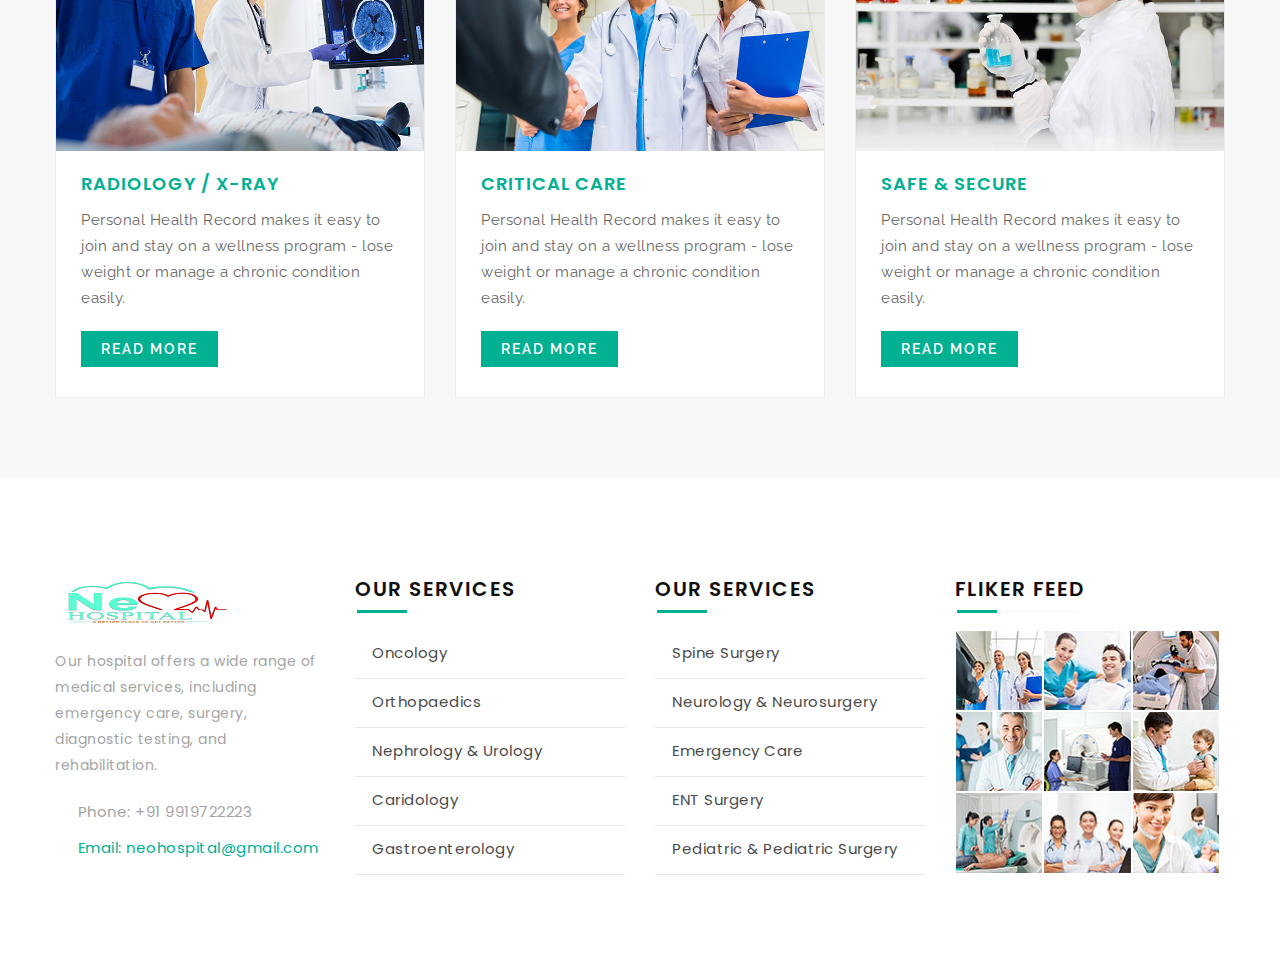
==== commit 06b4d0c1: "test1" ====
--- a/index.html
+++ b/index.html
@@ -907,7 +907,7 @@
         </div>
     </footer>
          
-    <!-- Merazul Khan  -->
+    <!-- Merazul Hai Khan  -->
 
     <!-- <section class="footer-copy-right bg-f9">
       <div class="container">
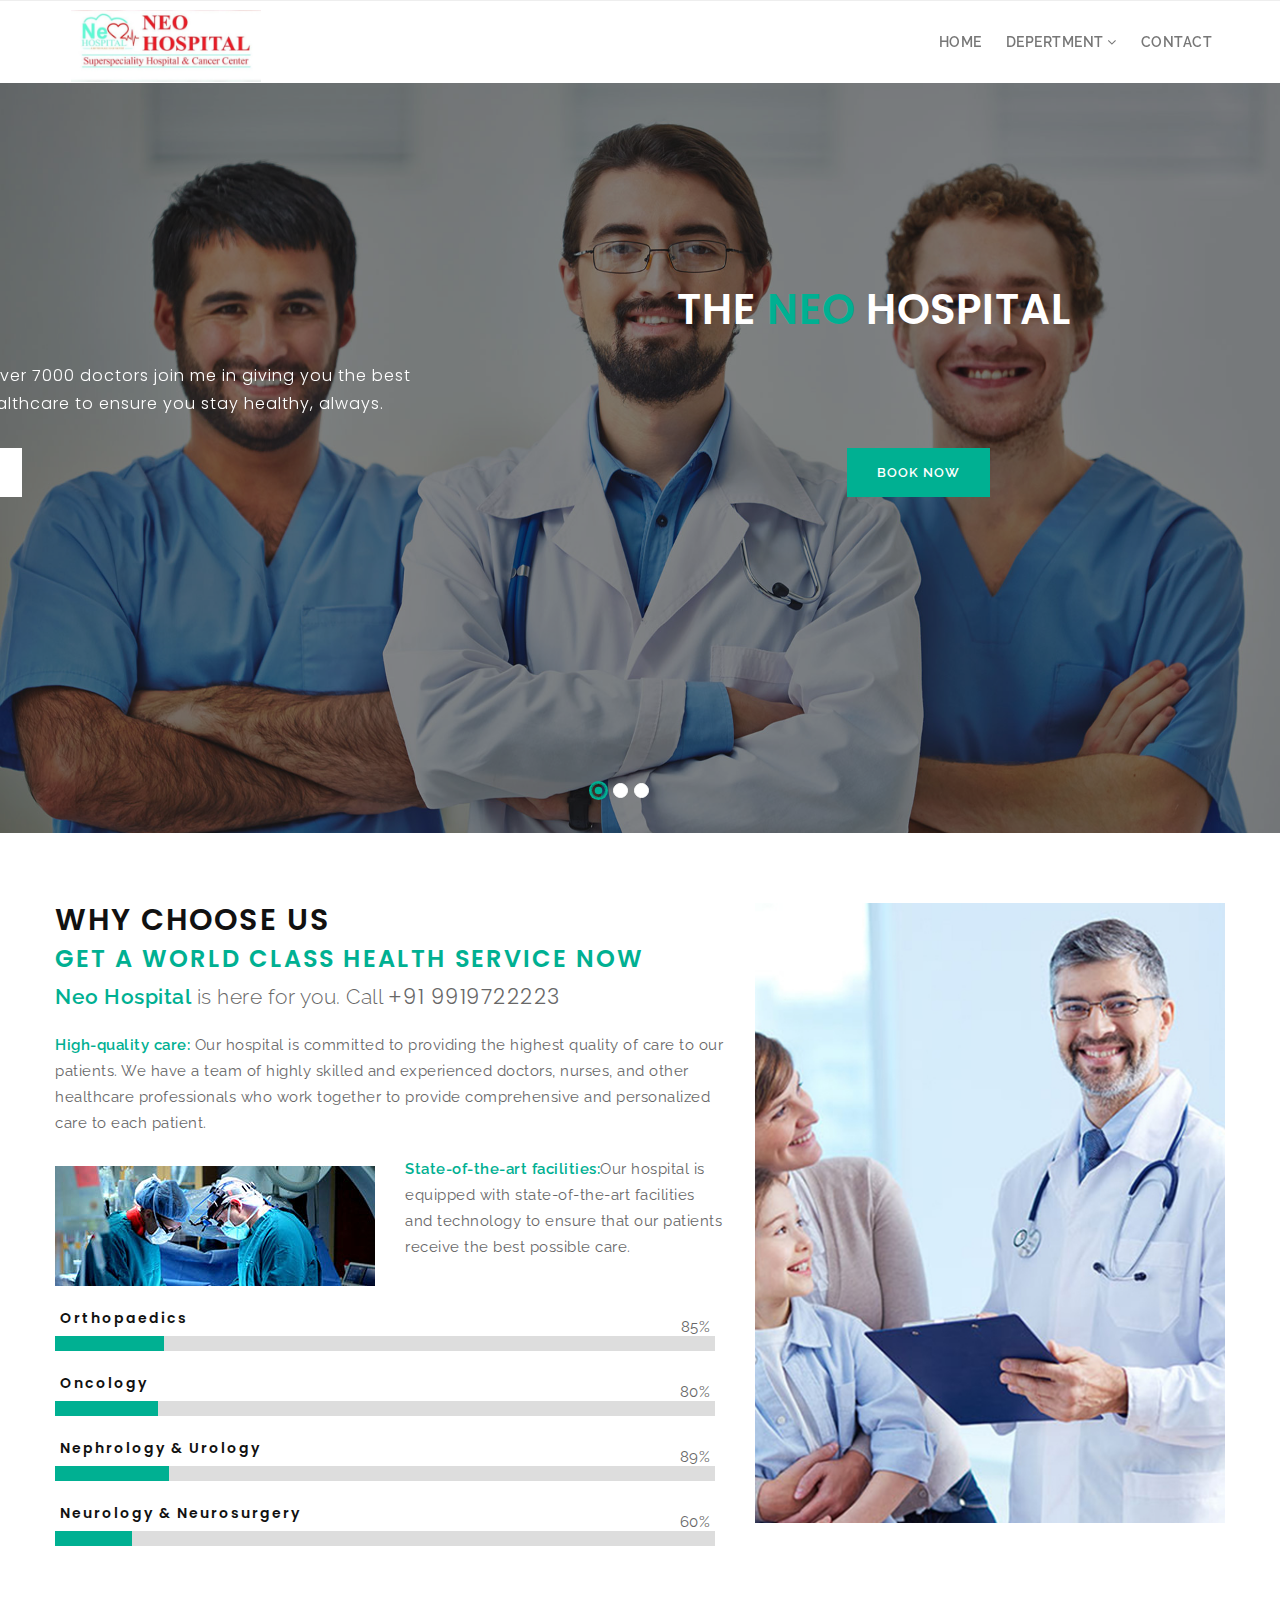
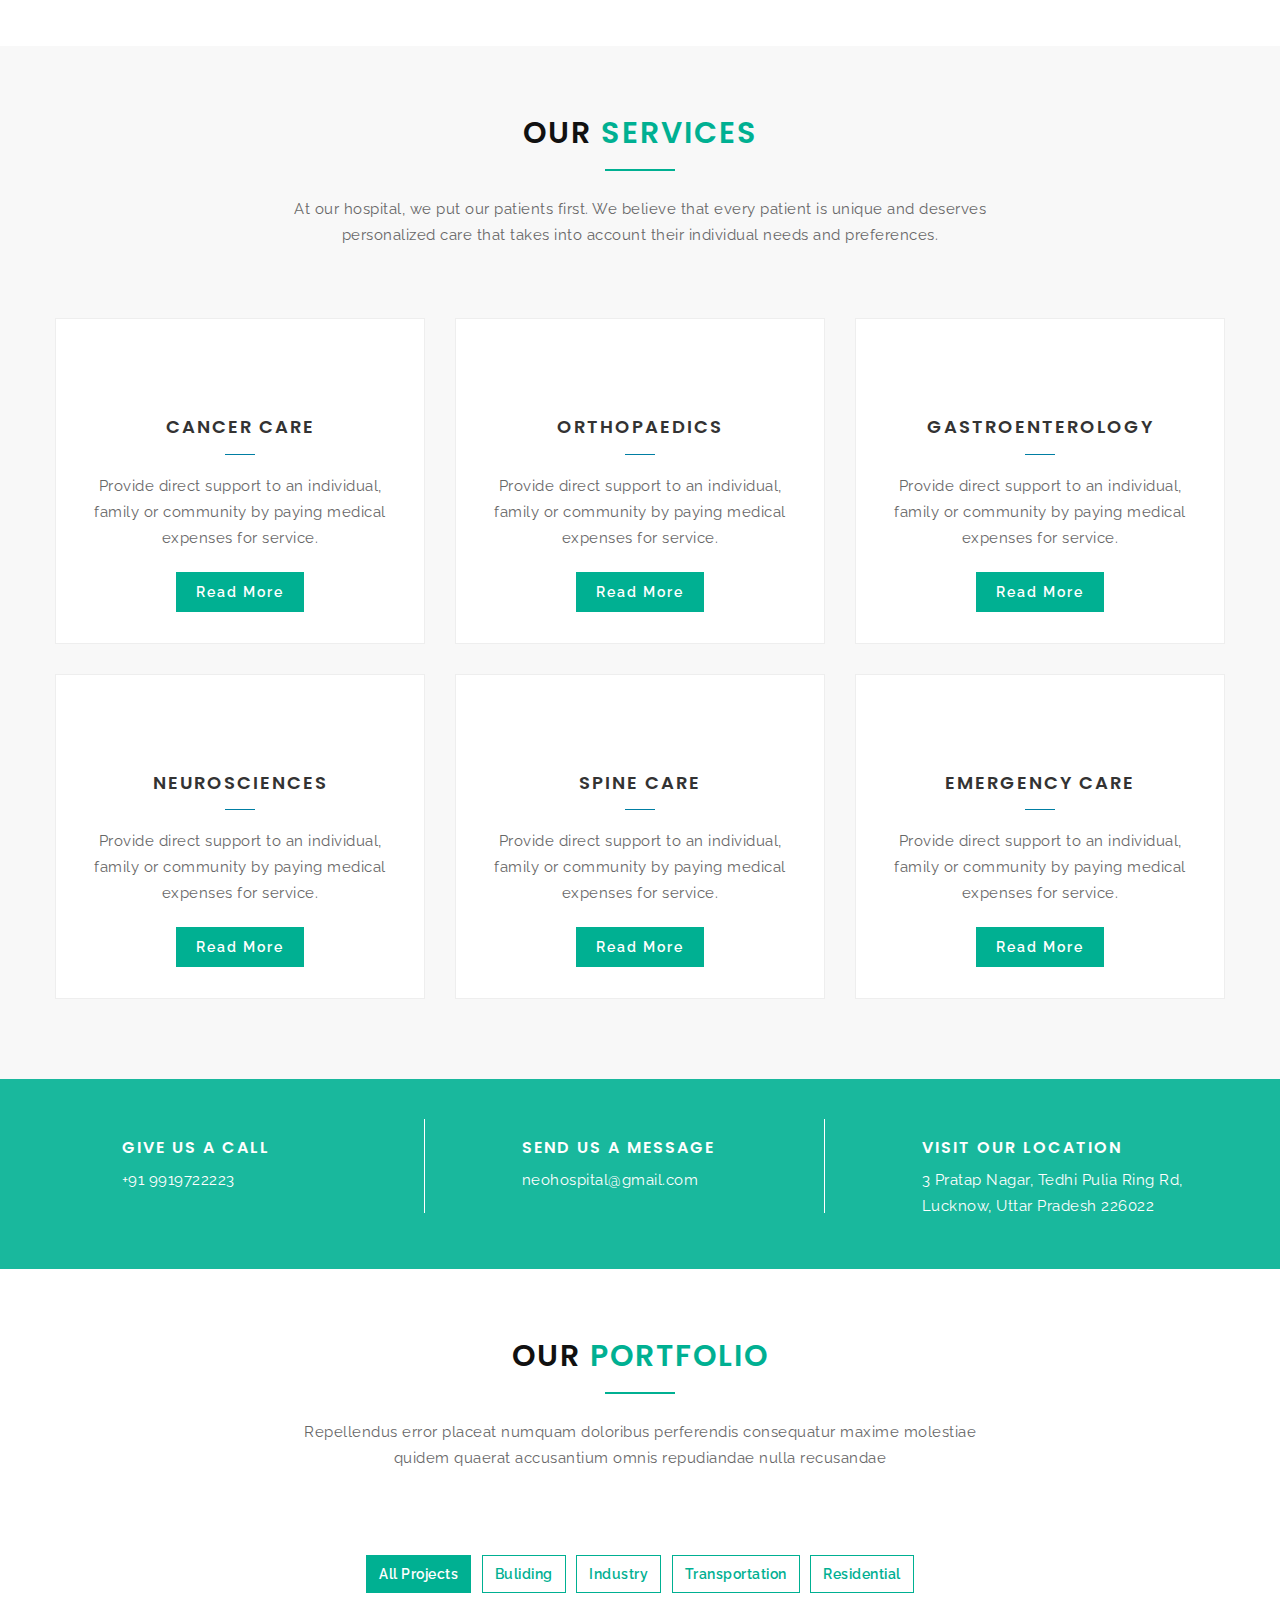
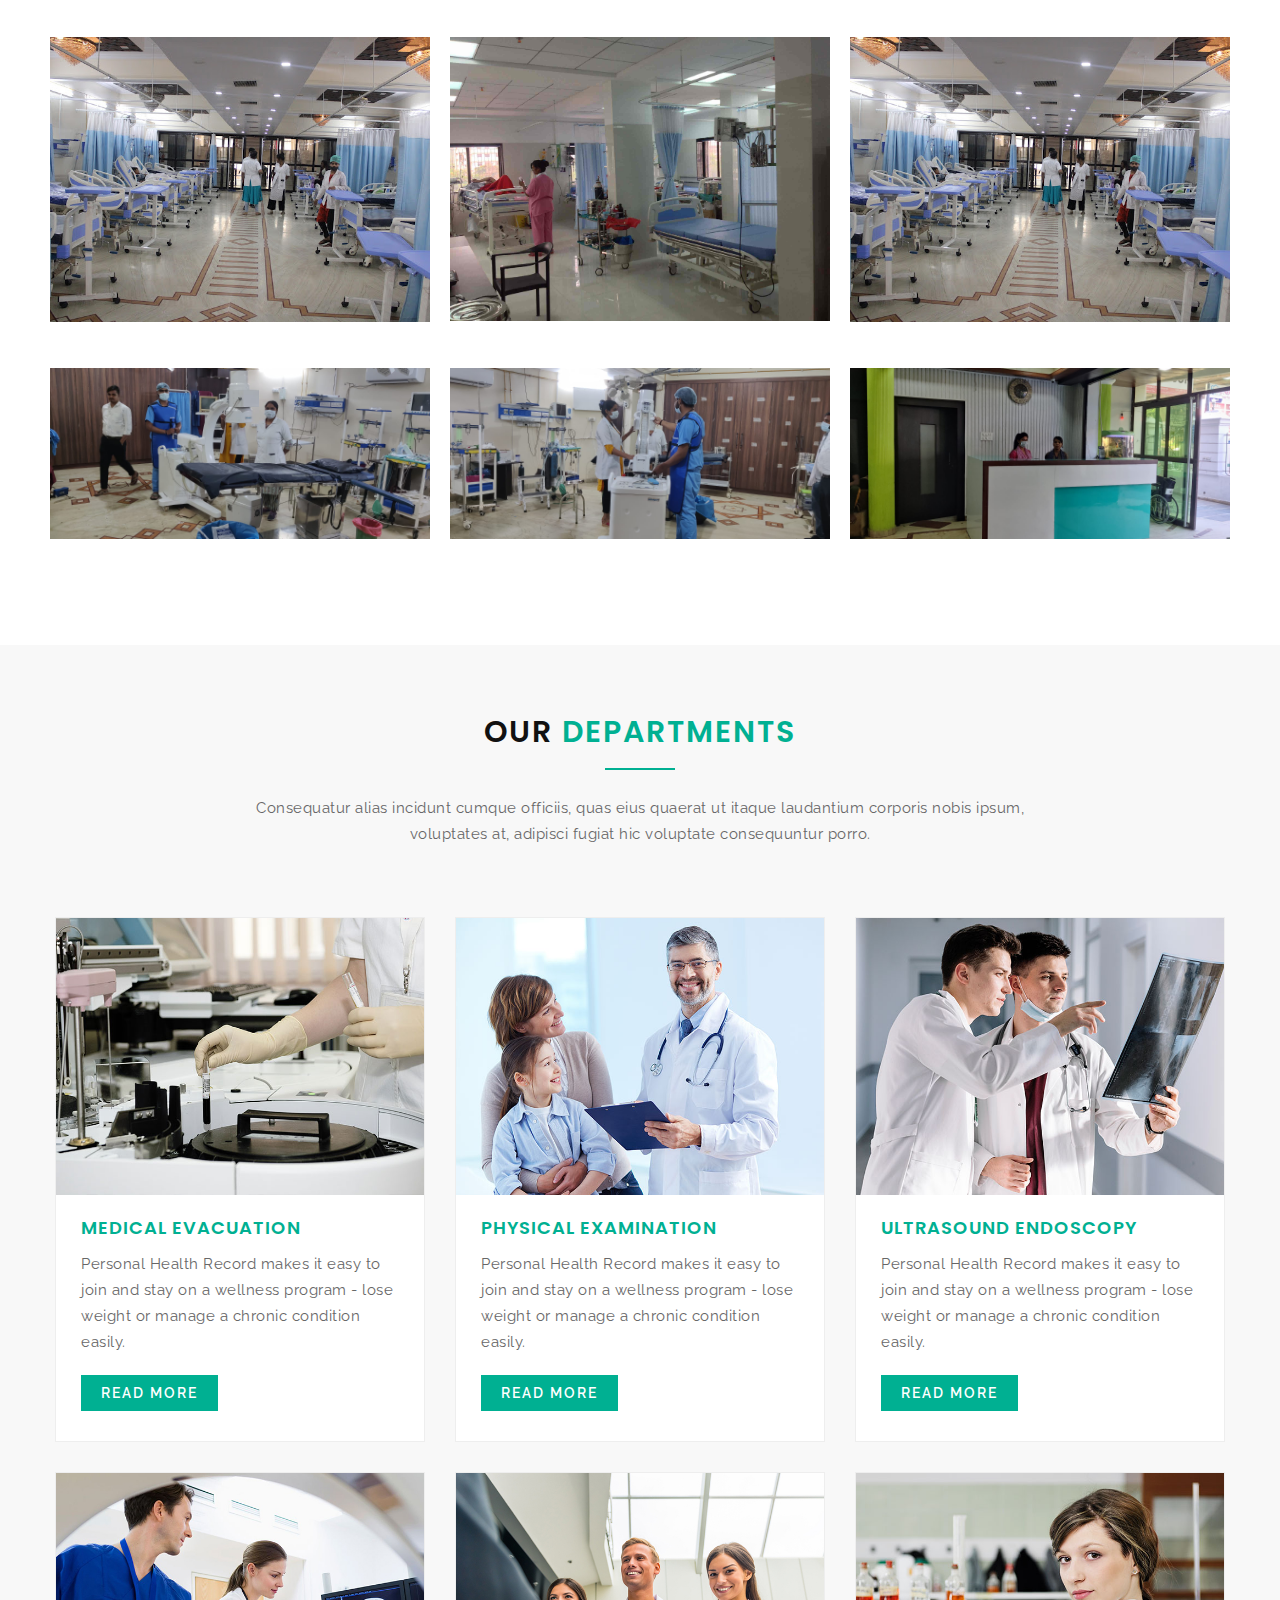
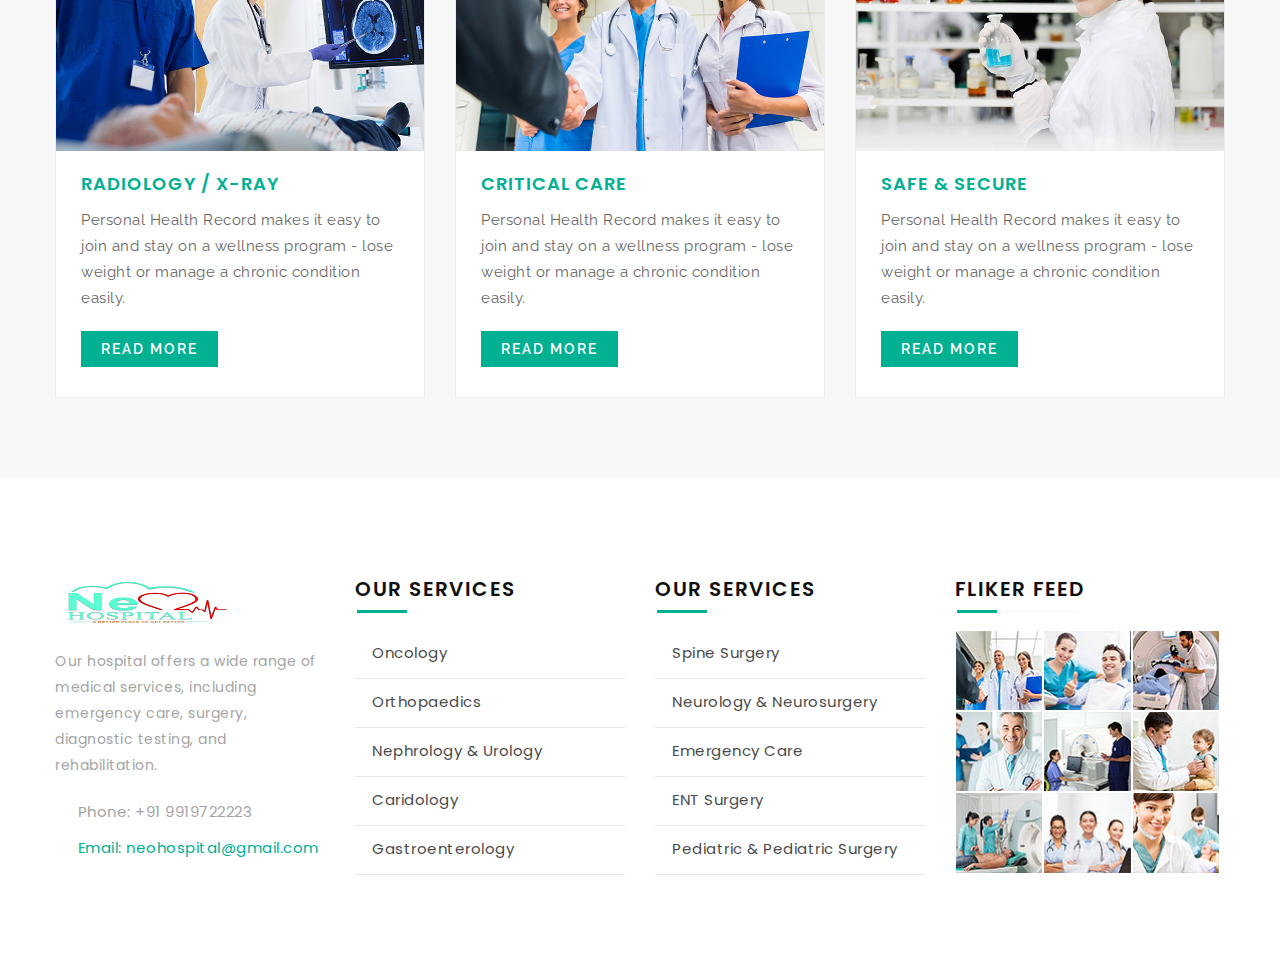
==== commit 0c44c73d: "test" ====
--- a/index.html
+++ b/index.html
@@ -907,7 +907,7 @@
         </div>
     </footer>
          
-    <!-- Merazul Hai Khan  -->
+    <!--My firsrt git hub   -->
 
     <!-- <section class="footer-copy-right bg-f9">
       <div class="container">
